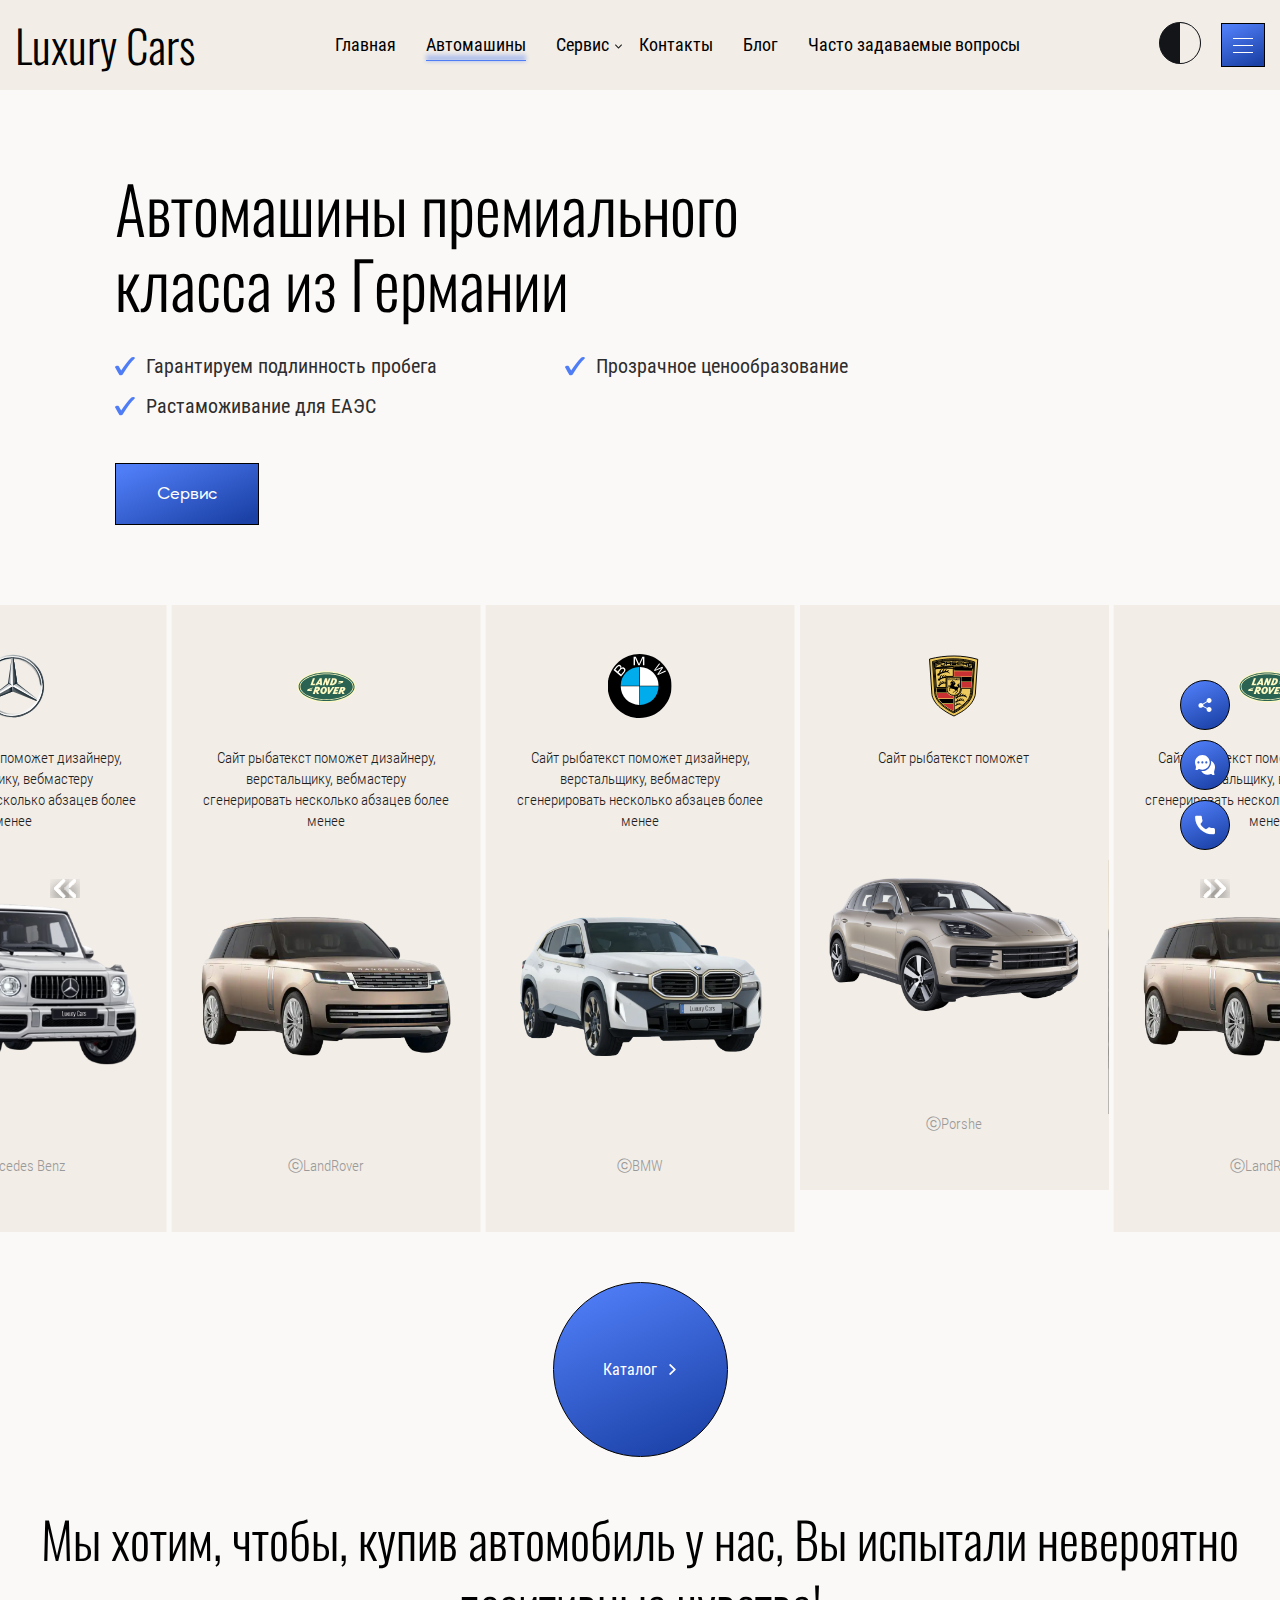
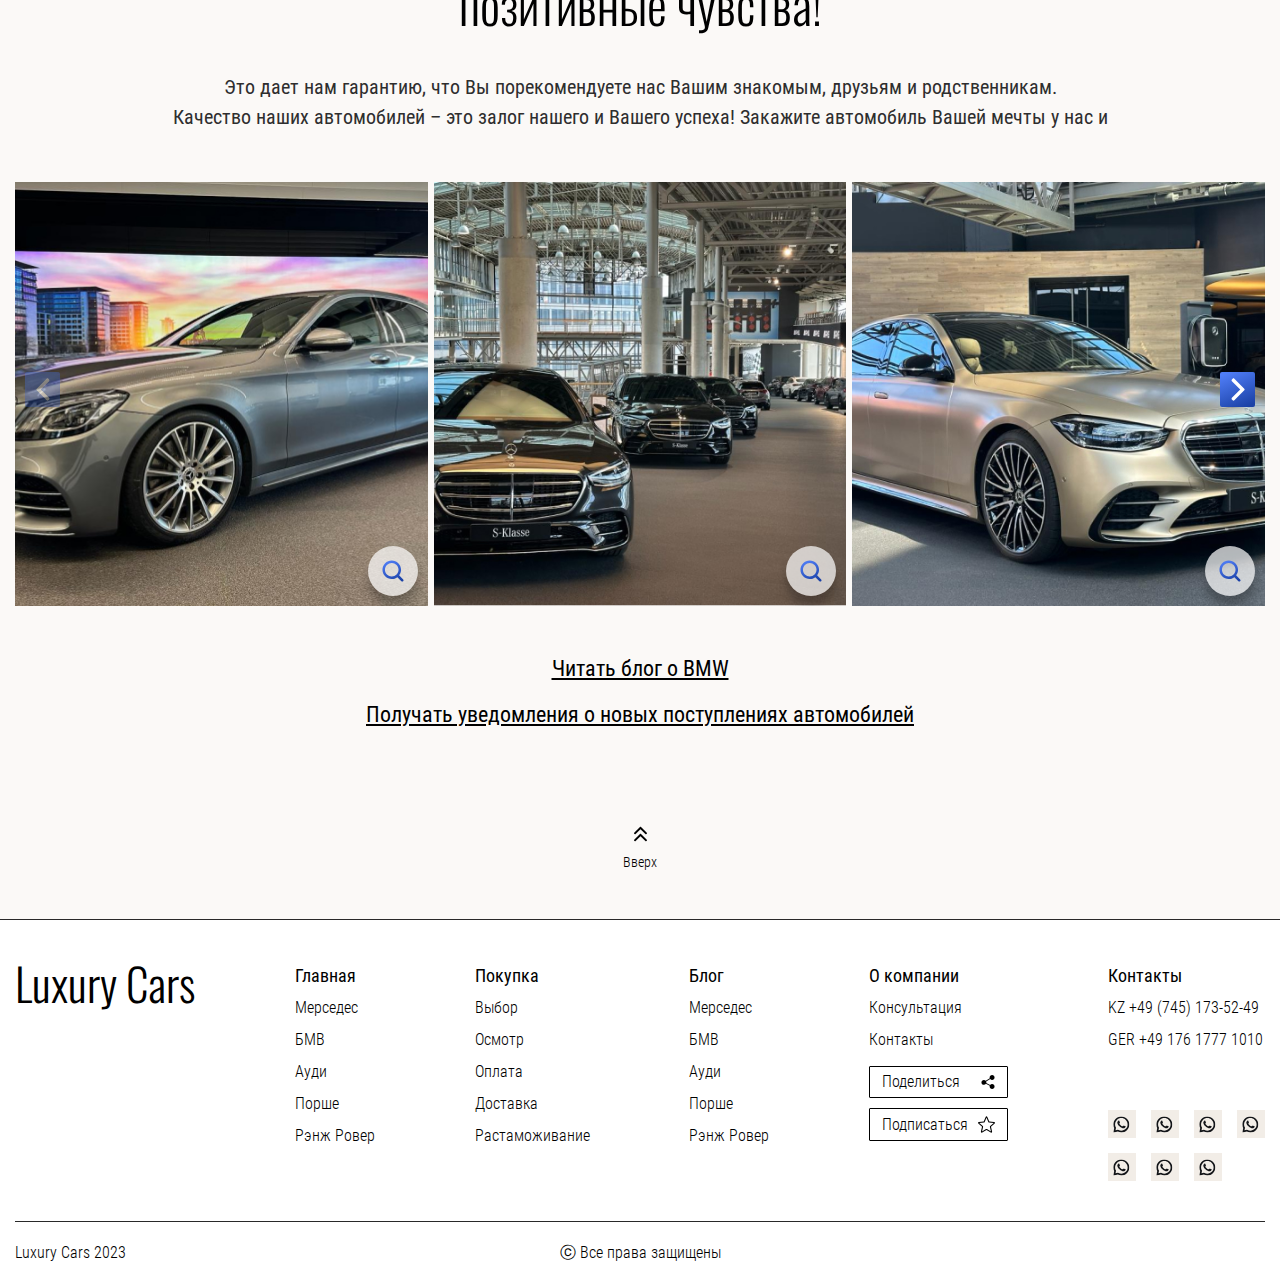
==== index.html @ 9cdddf36 "light theme" ====
<!DOCTYPE html>
<html lang="ru">

<head>
  <title>Luxury Cars</title>
  <meta charset="UTF-8">
  <meta name="viewport" content="width=device-width, initial-scale=1, maximum-scale=1">
  <meta name="description" content="Website">
  <meta name="keywords" content="Website">
  <link rel="stylesheet" href="https://cdn.jsdelivr.net/npm/swiper@8/swiper-bundle.min.css">
  <link rel="stylesheet" href="fonts/oswald/stylesheet.css">
  <link rel="stylesheet" href="fonts/roboto/stylesheet.css">
  <link rel="stylesheet" href="fonts/mazzard/stylesheet.css">
  <!-- ** STYLE ** -->
  <link rel="stylesheet" href="css/style.css">
</head>

<body>
  <!-- ** HEADER ** -->
  <header>
    <div class="wrapper">
      <div class="header"><a class="header__logo" href="index.html"><span>Luxury Cars</span></a>
        <nav class="header__menu">
          <ul>
            <li><a href="index.html">Главная</a>
            </li>
            <li class="li_active"><a href="catalog.html">Автомашины</a>
            </li>
            <li class="have-child"><a href="service.html">Сервис</a>
              <ul>
                <li><a href="service.html">Осмотр</a>
                </li>
                <li><a href="service.html">Оплата</a>
                </li>
                <li><a href="service.html">Доставка</a>
                </li>
                <li><a href="service.html">Покупка</a>
                </li>
                <li><a href="service.html">Оформление документов</a>
                </li>
                <li><a href="service.html">Растаможка</a>
                </li>
                <li><a href="service.html">Запчасти</a>
                </li>
                <li><a href="service.html">О компании</a>
                </li>
              </ul>
            </li>
            <li><a href="contacts.html">Контакты</a>
            </li>
            <li><a href="blog.html">Блог</a>
            </li>
            <li><a href="faq.html">Часто задаваемые вопросы</a>
            </li>
          </ul>
        </nav>
        <div class="header__switch theme theme-mob">
          <button class="theme__button">
            <img class="dark-switcher" src="img/dark-switcher.svg" alt="">
            <img class="light-switcher" src="img/light-switcher.svg" alt="">
          </button>
        </div>
        <div class="header__burger btn">
          <div class="line"></div>
          <div class="line"></div>
          <div class="line"></div>
        </div>
        <div class="header__rht">
          <div class="header__switch theme">
            <button class="theme__button">
              <img class="dark-switcher" src="img/dark-switcher.svg" alt="">
              <img class="light-switcher" src="img/light-switcher.svg" alt="">
            </button>
          </div>
          <div class="header__recall">
            <div class="recall__head">
              <div class="head__icon">
                <img src="img/icons/call.svg" alt="">
              </div>
              <div class="head__arr">
                <svg width="14" height="14" viewBox="0 0 14 14" fill="none" xmlns="http://www.w3.org/2000/svg">
                  <path d="M7.54628 10.8893L13.7763 4.65908C13.9206 4.51498 14 4.32263 14 4.11752C14 3.91242 13.9206 3.72006 13.7763 3.57597L13.3176 3.11716C13.0188 2.81861 12.533 2.81861 12.2345 3.11716L7.0029 8.34879L1.76547 3.11135C1.62126 2.96726 1.42901 2.88769 1.22402 2.88769C1.01881 2.88769 0.826563 2.96726 0.68224 3.11135L0.223658 3.57016C0.0794477 3.71437 9.09136e-07 3.90661 9.00171e-07 4.11172C8.91205e-07 4.31682 0.0794477 4.50918 0.223658 4.65327L6.45941 10.8893C6.60408 11.0337 6.79723 11.113 7.00256 11.1126C7.20869 11.113 7.40173 11.0337 7.54628 10.8893Z"
                  fill="white" />
                </svg>
              </div>
            </div>
            <div class="recall__body">
              <ul>
                <li><a href="#">DE +49 (67) 136-52-34</a>
                </li>
                <li><a href="#">KZ +7 (576) 576-14-65</a>
                </li>
              </ul>
            </div>
          </div>
        </div>
        <div class="header__mob">
          <div class="header__rht">
            <ul class="header__socials">
              <li>
                <a href="#">
                  <img src="img/icons/whatsapp.svg" alt="ico">
                </a>
              </li>
              <li>
                <a href="#">
                  <img src="img/icons/messenger.svg" alt="ico">
                </a>
              </li>
              <li>
                <a href="#">
                  <img src="img/icons/telegram.svg" alt="ico">
                </a>
              </li>
              <li>
                <a href="#">
                  <img src="img/icons/viber.svg" alt="ico">
                </a>
              </li>
            </ul>
            <ul class="header__calling">
              <li><a href="tel:+49671365234">DE +49 (67) 136-52-34</a>
              </li>
              <li><a href="tel:+75765761465">KZ +7 (576) 576-14-65</a>
              </li>
            </ul>
          </div>
          <nav class="header__menu">
            <ul>
              <li><a href="index.html">Главная</a>
              </li>
              <li><a href="catalog.html">Автомашины</a>
              </li>
              <li class="have-child"><a href="service.html">Сервис</a>
                <ul>
                  <li><a href="service.html">Осмотр</a>
                  </li>
                  <li><a href="service.html">Оплата</a>
                  </li>
                  <li><a href="service.html">Доставка</a>
                  </li>
                  <li><a href="service.html">Покупка</a>
                  </li>
                  <li><a href="service.html">Оформление документов</a>
                  </li>
                  <li><a href="service.html">Растаможка</a>
                  </li>
                  <li><a href="service.html">Запчасти</a>
                  </li>
                  <li><a href="service.html">О компании</a>
                  </li>
                </ul>
              </li>
              <li><a href="contacts.html">Контакты</a>
              </li>
              <li><a href="blog.html">Блог</a>
              </li>
              <li><a href="faq.html">Часто задаваемые вопросы</a>
              </li>
            </ul>
          </nav>
        </div>
      </div>
    </div>
  </header>
  <!-- ** HEADER ** -->
  <main>
    <section class="banner">
      <div class="wrapper">
        <div class="banner__text">
          <h1>Автомашины премиального класса из Германии</h1>
          <ul>
            <li>Гарантируем подлинность пробега</li>
            <li>Прозрачное ценообразование</li>
            <li>Растаможивание для ЕАЭС</li>
          </ul><a class="banner__more btn" href="catalog.html">Сервис</a>
        </div>
        <p>&nbsp;</p>
      </div>
    </section>
    <section class="slider">
      <div class="wrapper">
        <div class="slider__inner">
          <div class="swiper-button-prev">
            <img src="img/icons/arr-wh-slider-lft.svg" alt="Ico">
          </div>
          <div class="swiper-button-next">
            <img src="img/icons/arr-wh-slider-rht.svg" alt="Ico">
          </div>
          <div class="swiper-wrapper">
            <a class="swiper-slide" href="single.html">
              <div class="slide__mark">
                <img class="dark-photo" src="img/cars-marks/bmw-logo.svg" alt="">
                <img class="light-photo" src="img/cars-marks/bmw-light.svg" alt="">
              </div>
              <p>Сайт рыбатекст поможет дизайнеру, верстальщику, вебмастеру сгенерировать несколько абзацев более менее</p>
              <div class="slide__photo">
                <picture class="slide__image">
                  <img class="dark-photo" src="img/main/car-1-1.png" alt="">
                  <img class="light-photo" src="img/main/car-1-1-l.png" alt="">
                </picture>
                <picture class="slide__image_back">
                  <img class="dark-photo" src="img/main/car-1-2.png" alt="">
                  <img class="light-photo" src="img/main/car-1-2-l.png" alt="">
                </picture>
              </div>
              <p class="copyright">ⓒBMW</p>
            </a>
            <a class="swiper-slide" href="single.html">
              <div class="slide__mark">
                <img class="dark-photo" src="img/cars-marks/porsche.svg" alt="">
                <img class="light-photo" src="img/cars-marks/porsche-light.svg" alt="">
              </div>
              <p>Сайт рыбатекст поможет</p>
              <div class="slide__photo">
                <picture class="slide__image">
                  <img class="dark-photo" src="img/main/car-2-1.png" alt="">
                  <img class="light-photo" src="img/main/car-2-1-l.png" alt="">
                </picture>
                <picture class="slide__image_back">
                  <img class="dark-photo" src="img/main/car-2-2.png" alt="">
                  <img class="light-photo" src="img/main/car-2-2-l.png" alt="">
                </picture>
              </div>
              <p class="copyright">ⓒPorshe</p>
            </a>
            <a class="swiper-slide" href="single.html">
              <div class="slide__mark">
                <img class="dark-photo" src="img/cars-marks/range-rover.svg" alt="">
                <img class="light-photo" src="img/cars-marks/range-rover-light.svg" alt="">
              </div>
              <p>Сайт рыбатекст поможет дизайнеру, верстальщику, вебмастеру сгенерировать несколько абзацев более менее</p>
              <div class="slide__photo">
                <picture class="slide__image">
                  <img class="dark-photo" src="img/main/car-3-1.png" alt="">
                  <img class="light-photo" src="img/main/car-3-1-l.png" alt="">
                </picture>
                <picture class="slide__image_back">
                  <img class="dark-photo" src="img/main/car-3-2.png" alt="">
                  <img class="light-photo" src="img/main/car-3-2-l.png" alt="">
                </picture>
              </div>
              <p class="copyright">ⓒLandRover</p>
            </a>
            <a class="swiper-slide" href="single.html">
              <div class="slide__mark">
                <img class="dark-photo" src="img/cars-marks/audi.svg" alt="">
                <img class="light-photo" src="img/cars-marks/audi-light.png" alt="">
              </div>
              <p>Сайт рыбатекст поможет дизайнеру, верстальщику, вебмастеру сгенерировать несколько абзацев более менее</p>
              <div class="slide__photo">
                <picture class="slide__image">
                  <img class="dark-photo" src="img/main/car-4-1.png" alt="">
                  <img class="light-photo" src="img/main/car-4-1-l.png" alt="">
                </picture>
                <picture class="slide__image_back">
                  <img class="dark-photo" src="img/main/car-4-2.png" alt="">
                  <img class="light-photo" src="img/main/car-4-2-l.png" alt="">
                </picture>
              </div>
              <p class="copyright">ⓒAudi</p>
            </a>
            <a class="swiper-slide" href="single.html">
              <div class="slide__mark">
                <img class="dark-photo" src="img/cars-marks/mers.svg" alt="">
                <img class="light-photo" src="img/cars-marks/mers-light.svg" alt="">
              </div>
              <p>Сайт рыбатекст поможет дизайнеру, верстальщику, вебмастеру сгенерировать несколько абзацев более менее</p>
              <div class="slide__photo">
                <picture class="slide__image">
                  <img class="dark-photo" src="img/main/car-5-1.png" alt="">
                  <img class="light-photo" src="img/main/car-5-1-l.png" alt="">
                </picture>
                <picture class="slide__image_back">
                  <img class="dark-photo" src="img/main/car-5-2.png" alt="">
                  <img class="light-photo" src="img/main/car-5-2-l.png" alt="">
                </picture>
              </div>
              <p class="copyright">ⓒMercedes Benz</p>
            </a>
            <a class="swiper-slide" href="single.html">
              <div class="slide__mark">
                <img class="dark-photo" src="img/cars-marks/range-rover.svg" alt="">
                <img class="light-photo" src="img/cars-marks/range-rover-light.svg" alt="">
              </div>
              <p>Сайт рыбатекст поможет дизайнеру, верстальщику, вебмастеру сгенерировать несколько абзацев более менее</p>
              <div class="slide__photo">
                <picture class="slide__image">
                  <img class="dark-photo" src="img/main/car-3-1.png" alt="">
                  <img class="light-photo" src="img/main/car-3-1-l.png" alt="">
                </picture>
                <picture class="slide__image_back">
                  <img class="dark-photo" src="img/main/car-3-2.png" alt="">
                  <img class="light-photo" src="img/main/car-3-2-l.png" alt="">
                </picture>
              </div>
              <p class="copyright">ⓒLandRover</p>
            </a>
          </div>
        </div>
      </div>
    </section>
    <section class="banner__bottom"><a class="goto-catalog" href="catalog.html"><span>Каталог</span><img src="img/icons/arr-right-wh.svg" alt=""></a>
    </section>
    <section class="slider-photos">
      <div class="wrapper">
        <h2>Мы хотим, чтобы, купив автомобиль у нас, Вы испытали невероятно позитивные чувства!</h2>
        <p>Это дает нам гарантию, что Вы порекомендуете нас Вашим знакомым, друзьям и родственникам.
          <br>Качество наших автомобилей – это залог нашего и Вашего успеха! Закажите автомобиль Вашей мечты у нас и</p>
        <div class="slider-photos swiper">
          <div class="swiper-button-prev">
            <svg width="24" height="23" viewBox="0 0 24 23" fill="none" xmlns="http://www.w3.org/2000/svg">
              <path d="M5.72336 10.6306L15.635 0.719099C15.8643 0.489673 16.1703 0.363281 16.4966 0.363281C16.8229 0.363281 17.1289 0.489673 17.3581 0.719099L18.0881 1.44884C18.563 1.92435 18.563 2.69719 18.0881 3.17198L9.76502 11.495L18.0973 19.8273C18.3266 20.0567 18.4531 20.3626 18.4531 20.6887C18.4531 21.0152 18.3266 21.321 18.0973 21.5506L17.3674 22.2802C17.138 22.5096 16.8321 22.636 16.5058 22.636C16.1795 22.636 15.8735 22.5096 15.6442 22.2802L5.72336 12.3597C5.49358 12.1295 5.36737 11.8222 5.36809 11.4956C5.36737 11.1676 5.49358 10.8605 5.72336 10.6306Z"
              fill="white" />
            </svg>
          </div>
          <div class="swiper-button-next">
            <svg width="24" height="23" viewBox="0 0 24 23" fill="none" xmlns="http://www.w3.org/2000/svg">
              <path d="M18.2766 10.6306L8.36499 0.719099C8.13574 0.489673 7.82972 0.363281 7.50342 0.363281C7.17712 0.363281 6.8711 0.489673 6.64185 0.719099L5.91193 1.44884C5.43696 1.92435 5.43696 2.69719 5.91193 3.17198L14.235 11.495L5.90269 19.8273C5.67345 20.0567 5.54688 20.3626 5.54688 20.6887C5.54688 21.0152 5.67345 21.321 5.90269 21.5506L6.63262 22.2802C6.86204 22.5096 7.16788 22.636 7.49418 22.636C7.82049 22.636 8.12651 22.5096 8.35575 22.2802L18.2766 12.3597C18.5064 12.1295 18.6326 11.8222 18.6319 11.4956C18.6326 11.1676 18.5064 10.8605 18.2766 10.6306Z"
              fill="white" />
            </svg>
          </div>
          <div class="swiper-wrapper">
            <div class="swiper-slide">
              <div class="image">
                <img class="zoomable" src="img/main-photos/photo-slide-1.jpg" alt="">
              </div>
              <div class="button-lupa">
                <img src="img/icons/lupa.svg" alt="">
              </div>
            </div>
            <div class="swiper-slide">
              <div class="image">
                <img class="zoomable" src="img/main-photos/photo-slide-2.jpg" alt="">
              </div>
              <div class="button-lupa">
                <img src="img/icons/lupa.svg" alt="">
              </div>
            </div>
            <div class="swiper-slide">
              <div class="image">
                <img class="zoomable" src="img/main-photos/photo-slide-3.jpg" alt="">
              </div>
              <div class="button-lupa">
                <img src="img/icons/lupa.svg" alt="">
              </div>
            </div>
            <div class="swiper-slide">
              <div class="image">
                <img class="zoomable" src="img/main-photos/photo-slide-1.jpg" alt="">
              </div>
              <div class="button-lupa">
                <img src="img/icons/lupa.svg" alt="">
              </div>
            </div>
          </div>
        </div>
      </div>
    </section>
    <section class="banner__bottom"><a class="link" href="#">Читать блог о BMW</a><a class="link" href="#">Получать уведомления о новых поступлениях автомобилей</a>
    </section>
    <button class="block-to-up">
      <div class="arrs">
        <svg width="13" height="13" viewBox="0 0 13 13" fill="none" xmlns="http://www.w3.org/2000/svg">
          <path d="M5.99274 2.88834L0.207681 8.6735C0.0737717 8.80731 -5.82426e-08 8.98592 -4.99176e-08 9.17638C-4.15926e-08 9.36683 0.0737717 9.54545 0.207681 9.67925L0.633613 10.1053C0.911155 10.3825 1.36224 10.3825 1.63936 10.1053L6.4973 5.24734L11.3606 10.1107C11.4945 10.2445 11.6731 10.3184 11.8634 10.3184C12.054 10.3184 12.2325 10.2445 12.3665 10.1107L12.7923 9.68464C12.9262 9.55073 13 9.37222 13 9.18177C13 8.99131 12.9262 8.8127 12.7923 8.67889L7.00197 2.88834C6.86764 2.75422 6.68829 2.68055 6.49762 2.68097C6.30622 2.68055 6.12697 2.75422 5.99274 2.88834Z"
          fill="white"></path>
        </svg>
        <svg width="13" height="13" viewBox="0 0 13 13" fill="none" xmlns="http://www.w3.org/2000/svg">
          <path d="M5.99274 2.88834L0.207681 8.6735C0.0737717 8.80731 -5.82426e-08 8.98592 -4.99176e-08 9.17638C-4.15926e-08 9.36683 0.0737717 9.54545 0.207681 9.67925L0.633613 10.1053C0.911155 10.3825 1.36224 10.3825 1.63936 10.1053L6.4973 5.24734L11.3606 10.1107C11.4945 10.2445 11.6731 10.3184 11.8634 10.3184C12.054 10.3184 12.2325 10.2445 12.3665 10.1107L12.7923 9.68464C12.9262 9.55073 13 9.37222 13 9.18177C13 8.99131 12.9262 8.8127 12.7923 8.67889L7.00197 2.88834C6.86764 2.75422 6.68829 2.68055 6.49762 2.68097C6.30622 2.68055 6.12697 2.75422 5.99274 2.88834Z"
          fill="white"></path>
        </svg>
      </div><span>Вверх</span>
    </button>
  </main>
  <!-- ** FOOTER ** -->
  <!-- ** POPUP ** -->
  <div class="popup popup-form">
    <div class="popup__bgd"></div>
    <div class="popup__content">
      <button class="popup__close btn">
        <img src="img/icons/cross.svg" alt="">
      </button>
      <h2>Оставить заявку</h2>
      <p>Мы свяжемся с Вами в течении рабочего дня</p>
      <form>
        <input placeholder="Ваше имя">
        <textarea placeholder="Напишите ваше обращение"></textarea>
        <button class="btn" type="submit">Отправить</button>
      </form>
    </div>
  </div>
  <div class="popup" id="popup-email">
    <div class="popup__bgd"></div>
    <div class="popup__content">
      <button class="popup__close btn">
        <img src="img/icons/cross.svg" alt="">
      </button>
      <h2>Оставьте свою почту</h2>
      <form>
        <label><span>E-mail</span>
          <input type="email" placeholder="например, макс.obrazcov@ ">
        </label>
        <div class="checkbox">
          <input type="checkbox" checked id="chbxinp">
          <label for="chbxinp">Я согласен(-на) на <a href="#">обработку персональных данных</a>
          </label>
        </div>
        <button type="submit">Отправить</button>
      </form>
    </div>
  </div>
  <!-- ** POPUP ** -->
  <div class="banner__socials">
    <ul>
      <li>
        <button class="li__head">
          <svg width="14" height="14" viewBox="0 0 14 14" fill="none" xmlns="http://www.w3.org/2000/svg">
            <path d="M11.1016 9.07812C10.2911 9.07812 9.57685 9.47682 9.12825 10.0831L5.24973 8.09714C5.31412 7.87765 5.35938 7.65018 5.35938 7.41016C5.35938 7.0846 5.29263 6.7751 5.17732 6.49042L9.23636 4.04786C9.68808 4.578 10.352 4.92188 11.1016 4.92188C12.4586 4.92188 13.5625 3.81798 13.5625 2.46094C13.5625 1.10389 12.4586 0 11.1016 0C9.74452 0 8.64062 1.10389 8.64062 2.46094C8.64062 2.77367 8.70502 3.07032 8.81185 3.34573L4.74072 5.79545C4.28939 5.28106 3.635 4.94922 2.89844 4.94922C1.54139 4.94922 0.4375 6.05311 0.4375 7.41016C0.4375 8.7672 1.54139 9.87109 2.89844 9.87109C3.7223 9.87109 4.44858 9.46069 4.89549 8.83734L8.76124 10.8169C8.69004 11.0467 8.64062 11.2861 8.64062 11.5391C8.64062 12.8961 9.74452 14 11.1016 14C12.4586 14 13.5625 12.8961 13.5625 11.5391C13.5625 10.182 12.4586 9.07812 11.1016 9.07812Z"
            fill="white" />
          </svg>
        </button>
        <div class="li__body">
          <ul class="ul__socials">
            <li>
              <a href="#">
                <img src="img/icons/messenger.svg" alt="">
              </a>
            </li>
            <li>
              <a href="#">
                <img src="img/icons/viber.svg" alt="">
              </a>
            </li>
            <li>
              <a href="#">
                <img src="img/icons/telegram.svg" alt="">
              </a>
            </li>
            <li>
              <a href="#">
                <img src="img/icons/whatsapp.svg" alt="">
              </a>
            </li>
          </ul>
        </div>
      </li>
      <li>
        <button class="li__head">
          <img src="img/icons/chat-white.svg" alt="">
        </button>
        <div class="li__body">
          <ul class="ul__socials">
            <li>
              <a href="#">
                <img src="img/icons/facebook-bd.svg" alt="">
              </a>
            </li>
            <li>
              <a href="#">
                <img src="img/icons/instagram-bd.svg" alt="">
              </a>
            </li>
          </ul>
        </div>
      </li>
      <li>
        <button class="li__head">
          <img src="img/icons/call.svg" alt="">
        </button>
        <div class="li__body">
          <ul>
            <li><a href="tel:+49671365234">DE +49 (67) 136-52-34</a>
            </li>
            <li><a href="tel:+75765761465">KZ +7 (576) 576-14-65</a>
            </li>
          </ul>
        </div>
      </li>
    </ul>
  </div>
  <footer class="footer">
    <div class="wrapper">
      <div class="footer__top"><a class="footer__logo" href="index.html"><span>Luxury Cars</span></a>
        <div class="footer__block">
          <h4>Главная</h4>
          <ul>
            <li><a href="single.html">Мерседес</a>
            </li>
            <li><a href="single.html">БМВ</a>
            </li>
            <li><a href="single.html">Ауди</a>
            </li>
            <li><a href="single.html">Порше</a>
            </li>
            <li><a href="single.html">Рэнж Ровер</a>
            </li>
          </ul>
        </div>
        <div class="footer__block">
          <h4>Покупка</h4>
          <ul>
            <li><a href="service.html">Выбор</a>
            </li>
            <li><a href="service.html">Осмотр</a>
            </li>
            <li><a href="service.html">Оплата</a>
            </li>
            <li><a href="service.html">Доставка</a>
            </li>
            <li><a href="service.html">Растаможивание</a>
            </li>
          </ul>
        </div>
        <div class="footer__block">
          <h4>Блог</h4>
          <ul>
            <li><a href="single.html">Мерседес</a>
            </li>
            <li><a href="single.html">БМВ</a>
            </li>
            <li><a href="single.html">Ауди</a>
            </li>
            <li><a href="single.html">Порше</a>
            </li>
            <li><a href="single.html">Рэнж Ровер</a>
            </li>
          </ul>
        </div>
        <div class="footer__block">
          <h4>О компании</h4>
          <ul>
            <li><a href="faq.html">Консультация</a>
            </li>
            <li><a href="contacts.html">Контакты</a>
            </li>
          </ul>
          <div class="footer__share">
            <button class="share__head"><span>Поделиться</span>
              <svg width="14" height="14" viewBox="0 0 14 14" fill="none" xmlns="http://www.w3.org/2000/svg">
                <path d="M11.1016 9.07812C10.2911 9.07812 9.57685 9.47682 9.12825 10.0831L5.24973 8.09714C5.31412 7.87765 5.35938 7.65018 5.35938 7.41016C5.35938 7.0846 5.29263 6.7751 5.17732 6.49042L9.23636 4.04786C9.68808 4.578 10.352 4.92188 11.1016 4.92188C12.4586 4.92188 13.5625 3.81798 13.5625 2.46094C13.5625 1.10389 12.4586 0 11.1016 0C9.74452 0 8.64062 1.10389 8.64062 2.46094C8.64062 2.77367 8.70502 3.07032 8.81185 3.34573L4.74072 5.79545C4.28939 5.28106 3.635 4.94922 2.89844 4.94922C1.54139 4.94922 0.4375 6.05311 0.4375 7.41016C0.4375 8.7672 1.54139 9.87109 2.89844 9.87109C3.7223 9.87109 4.44858 9.46069 4.89549 8.83734L8.76124 10.8169C8.69004 11.0467 8.64062 11.2861 8.64062 11.5391C8.64062 12.8961 9.74452 14 11.1016 14C12.4586 14 13.5625 12.8961 13.5625 11.5391C13.5625 10.182 12.4586 9.07812 11.1016 9.07812Z"
                fill="white" />
              </svg>
            </button>
            <div class="share__body">
              <ul>
                <li>
                  <a href="#">
                    <img src="img/icons/facebook-bd.svg" alt="">
                  </a>
                </li>
                <li>
                  <a href="#">
                    <img src="img/icons/instagram-bd.svg" alt="">
                  </a>
                </li>
              </ul>
            </div>
          </div>
          <div class="footer__share">
            <button class="share__head open-popup" data-popup="popup-email"><span>Подписаться</span>
              <svg width="17" height="17" viewBox="0 0 17 17" fill="none" xmlns="http://www.w3.org/2000/svg">
                <path d="M3.80496 16.6562C3.61871 16.6562 3.43375 16.5981 3.2759 16.484C2.98187 16.2709 2.84451 15.9046 2.92454 15.5512L4.01819 10.7336L0.309205 7.4809C0.0365693 7.2429 -0.0675823 6.86598 0.0443515 6.5211C0.156285 6.17687 0.460828 5.93316 0.821402 5.89982L5.72885 5.45429L7.66907 0.913779C7.81214 0.580183 8.13795 0.364746 8.49995 0.364746C8.86195 0.364746 9.18777 0.580183 9.33083 0.913001L11.2711 5.45429L16.1777 5.89982C16.5391 5.93238 16.8436 6.17687 16.9556 6.5211C17.0675 6.86533 16.964 7.2429 16.6913 7.4809L12.9824 10.7329L14.076 15.5504C14.1562 15.9046 14.0187 16.2709 13.7248 16.4833C13.4315 16.6958 13.0405 16.7121 12.7316 16.5265L8.49995 13.9977L4.26826 16.528C4.1252 16.6129 3.96579 16.6562 3.80496 16.6562ZM8.49995 12.9083C8.66078 12.9083 8.82006 12.9515 8.96325 13.0365L12.9569 15.4251L11.9248 10.8781C11.8511 10.5545 11.9609 10.2166 12.211 9.99766L15.7131 6.92629L11.0797 6.50554C10.7461 6.47506 10.4592 6.26533 10.3289 5.95793L8.49995 1.67306L6.6688 5.95858C6.53988 6.2639 6.25298 6.47363 5.92016 6.50411L1.28613 6.92487L4.78811 9.99624C5.03896 10.2158 5.14868 10.5531 5.07437 10.8774L4.04297 15.4243L8.03665 13.0365C8.17972 12.9515 8.33912 12.9083 8.49995 12.9083ZM5.69136 5.5421C5.69136 5.5421 5.69136 5.54288 5.69058 5.54353L5.69136 5.5421ZM11.3071 5.54003L11.3079 5.54145C11.3079 5.54068 11.3079 5.54068 11.3071 5.54003Z"
                fill="#B3BBCB" />
              </svg>
            </button>
          </div>
        </div>
        <div class="footer__block">
          <h4>Контакты</h4>
          <ul>
            <li><a href="tel:+497451735249">KZ +49 (745) 173-52-49</a>
            </li>
            <li><a href="tel:+497451735249">GER +49 176 1777 1010</a>
            </li>
          </ul>
          <div class="block__socials">
            <ul>
              <li>
                <a href="#">
                  <img src="img/icons/socials/whatsapp.svg" alt="">
                </a>
              </li>
              <li>
                <a href="#">
                  <img src="img/icons/socials/whatsapp.svg" alt="">
                </a>
              </li>
              <li>
                <a href="#">
                  <img src="img/icons/socials/whatsapp.svg" alt="">
                </a>
              </li>
              <li>
                <a href="#">
                  <img src="img/icons/socials/whatsapp.svg" alt="">
                </a>
              </li>
              <li>
                <a href="#">
                  <img src="img/icons/socials/whatsapp.svg" alt="">
                </a>
              </li>
              <li>
                <a href="#">
                  <img src="img/icons/socials/whatsapp.svg" alt="">
                </a>
              </li>
              <li>
                <a href="#">
                  <img src="img/icons/socials/whatsapp.svg" alt="">
                </a>
              </li>
            </ul>
          </div>
        </div>
        <div class="footer__mob">
          <div class="footer__share">
            <button class="share__head share__head_open">
              <img src="img/icons/share.svg" alt=""><span>Поделиться</span>
            </button>
            <div class="share__body">
              <ul>
                <li>
                  <a href="#">
                    <img src="img/icons/facebook-bd.svg" alt="">
                  </a>
                </li>
                <li>
                  <a href="#">
                    <img src="img/icons/instagram-bd.svg" alt="">
                  </a>
                </li>
              </ul>
            </div>
          </div>
          <div class="footer__share">
            <button class="share__head open-popup" data-popup="popup-email">
              <svg width="17" height="17" viewBox="0 0 17 17" fill="none" xmlns="http://www.w3.org/2000/svg">
                <path d="M3.80496 16.6562C3.61871 16.6562 3.43375 16.5981 3.2759 16.484C2.98187 16.2709 2.84451 15.9046 2.92454 15.5512L4.01819 10.7336L0.309205 7.4809C0.0365693 7.2429 -0.0675823 6.86598 0.0443515 6.5211C0.156285 6.17687 0.460828 5.93316 0.821402 5.89982L5.72885 5.45429L7.66907 0.913779C7.81214 0.580183 8.13795 0.364746 8.49995 0.364746C8.86195 0.364746 9.18777 0.580183 9.33083 0.913001L11.2711 5.45429L16.1777 5.89982C16.5391 5.93238 16.8436 6.17687 16.9556 6.5211C17.0675 6.86533 16.964 7.2429 16.6913 7.4809L12.9824 10.7329L14.076 15.5504C14.1562 15.9046 14.0187 16.2709 13.7248 16.4833C13.4315 16.6958 13.0405 16.7121 12.7316 16.5265L8.49995 13.9977L4.26826 16.528C4.1252 16.6129 3.96579 16.6562 3.80496 16.6562ZM8.49995 12.9083C8.66078 12.9083 8.82006 12.9515 8.96325 13.0365L12.9569 15.4251L11.9248 10.8781C11.8511 10.5545 11.9609 10.2166 12.211 9.99766L15.7131 6.92629L11.0797 6.50554C10.7461 6.47506 10.4592 6.26533 10.3289 5.95793L8.49995 1.67306L6.6688 5.95858C6.53988 6.2639 6.25298 6.47363 5.92016 6.50411L1.28613 6.92487L4.78811 9.99624C5.03896 10.2158 5.14868 10.5531 5.07437 10.8774L4.04297 15.4243L8.03665 13.0365C8.17972 12.9515 8.33912 12.9083 8.49995 12.9083ZM5.69136 5.5421C5.69136 5.5421 5.69136 5.54288 5.69058 5.54353L5.69136 5.5421ZM11.3071 5.54003L11.3079 5.54145C11.3079 5.54068 11.3079 5.54068 11.3071 5.54003Z"
                fill="#B3BBCB" />
              </svg><span>Подписаться</span>
            </button>
          </div>
          <div class="block__socials">
            <ul>
              <li>
                <a href="#">
                  <img src="img/icons/socials/whatsapp.svg" alt="">
                </a>
              </li>
              <li>
                <a href="#">
                  <img src="img/icons/socials/whatsapp.svg" alt="">
                </a>
              </li>
              <li>
                <a href="#">
                  <img src="img/icons/socials/whatsapp.svg" alt="">
                </a>
              </li>
              <li>
                <a href="#">
                  <img src="img/icons/socials/whatsapp.svg" alt="">
                </a>
              </li>
              <li>
                <a href="#">
                  <img src="img/icons/socials/whatsapp.svg" alt="">
                </a>
              </li>
              <li>
                <a href="#">
                  <img src="img/icons/socials/whatsapp.svg" alt="">
                </a>
              </li>
              <li>
                <a href="#">
                  <img src="img/icons/socials/whatsapp.svg" alt="">
                </a>
              </li>
            </ul>
          </div>
        </div>
      </div>
      <div class="footer__bottom">
        <p>Luxury Cars 2023</p>
        <p class="copyright">ⓒ Все права защищены</p>
      </div>
    </div>
  </footer>
  <!-- ** FOOTER ** -->
  <!-- swiper JS -->
  <script src="https://cdn.jsdelivr.net/npm/swiper@8/swiper-bundle.min.js"></script>
  <!-- zoom JS -->
  <script src="js/zoom.min.js"></script>
  <!-- main JS -->
  <script src="js/app.min.js"></script>
</body>

</html>
---- fonts/oswald/stylesheet.css ----
@font-face {
    font-family: 'Oswald';
    src: url('Oswald-Medium.woff') format('woff');
    font-weight: 500;
    font-style: normal;
    font-display: swap;
}

@font-face {
    font-family: 'Oswald';
    src: url('Oswald-Bold.woff') format('woff');
    font-weight: bold;
    font-style: normal;
    font-display: swap;
}

@font-face {
    font-family: 'Oswald';
    src: url('Oswald-Regular.woff') format('woff');
    font-weight: normal;
    font-style: normal;
    font-display: swap;
}

@font-face {
    font-family: 'Oswald';
    src: url('Oswald-SemiBold.woff') format('woff');
    font-weight: 600;
    font-style: normal;
    font-display: swap;
}

@font-face {
    font-family: 'Oswald';
    src: url('Oswald-ExtraLight.woff') format('woff');
    font-weight: 200;
    font-style: normal;
    font-display: swap;
}

@font-face {
    font-family: 'Oswald';
    src: url('Oswald-Light.woff') format('woff');
    font-weight: 300;
    font-style: normal;
    font-display: swap;
}
---- fonts/roboto/stylesheet.css ----
@font-face {
    font-family: 'Roboto Condensed';
    src: url('RobotoCondensed-Bold.woff') format('woff');
    font-weight: bold;
    font-style: normal;
    font-display: swap;
}

@font-face {
    font-family: 'Roboto Condensed';
    src: url('RobotoCondensed-Italic.woff') format('woff');
    font-weight: normal;
    font-style: italic;
    font-display: swap;
}

@font-face {
    font-family: 'Roboto Condensed';
    src: url('RobotoCondensed-BoldItalic.woff') format('woff');
    font-weight: bold;
    font-style: italic;
    font-display: swap;
}

@font-face {
    font-family: 'Roboto Condensed';
    src: url('RobotoCondensed-Light.woff') format('woff');
    font-weight: 300;
    font-style: normal;
    font-display: swap;
}

@font-face {
    font-family: 'Roboto Condensed';
    src: url('RobotoCondensed-Regular.woff') format('woff');
    font-weight: normal;
    font-style: normal;
    font-display: swap;
}

@font-face {
    font-family: 'Roboto Condensed';
    src: url('RobotoCondensed-LightItalic.woff') format('woff');
    font-weight: 300;
    font-style: italic;
    font-display: swap;
}
---- fonts/mazzard/stylesheet.css ----
@font-face {
    font-family: 'Mazzard';
    src: url('MazzardM-Medium.woff') format('woff');
    font-weight: 500;
    font-style: normal;
    font-display: swap;
}

@font-face {
    font-family: 'Mazzard';
    src: url('MazzardM-Light.woff') format('woff');
    font-weight: 300;
    font-style: normal;
    font-display: swap;
}

@font-face {
    font-family: 'Mazzard';
    src: url('MazzardM-Thin.woff') format('woff');
    font-weight: 100;
    font-style: normal;
    font-display: swap;
}

@font-face {
    font-family: 'Mazzard';
    src: url('MazzardM-ExtraLight.woff') format('woff');
    font-weight: 200;
    font-style: normal;
    font-display: swap;
}

@font-face {
    font-family: 'Mazzard';
    src: url('MazzardM-Bold.woff') format('woff');
    font-weight: bold;
    font-style: normal;
    font-display: swap;
}

@font-face {
    font-family: 'Mazzard';
    src: url('MazzardM-Regular.woff') format('woff');
    font-weight: normal;
    font-style: normal;
    font-display: swap;
}

@font-face {
    font-family: 'Mazzard';
    src: url('MazzardM-SemiBold.woff') format('woff');
    font-weight: 600;
    font-style: normal;
    font-display: swap;
}

@font-face {
    font-family: 'Mazzard';
    src: url('MazzardM-ExtraBold.woff') format('woff');
    font-weight: 800;
    font-style: normal;
    font-display: swap;
}

@font-face {
    font-family: 'Mazzard';
    src: url('MazzardM-Black.woff') format('woff');
    font-weight: 900;
    font-style: normal;
    font-display: swap;
}
---- css/style.css ----
@charset "UTF-8";
html {
  line-height: 1.15;
  -webkit-text-size-adjust: 100%
}
body {
  margin: 0
}
main {
  display: block
}
h1 {
  font-size: 2em;
  margin: .67em 0
}
hr {
  -webkit-box-sizing: content-box;
  box-sizing: content-box;
  height: 0;
  overflow: visible
}
pre {
  font-family: monospace,monospace;
  font-size: 1em
}
a {
  background-color: transparent
}
abbr[title] {
  border-bottom: none;
  text-decoration: underline;
  -webkit-text-decoration: underline dotted;
  text-decoration: underline dotted
}
b,
strong {
  font-weight: bolder
}
code,
kbd,
samp {
  font-family: monospace,monospace;
  font-size: 1em
}
small {
  font-size: 80%
}
sub,
sup {
  font-size: 75%;
  line-height: 0;
  position: relative;
  vertical-align: baseline
}
sub {
  bottom: -.25em
}
sup {
  top: -.5em
}
img {
  border-style: none
}
button,
input,
optgroup,
select,
textarea {
  font-family: inherit;
  font-size: 100%;
  line-height: 1.15;
  margin: 0
}
button,
input {
  overflow: visible
}
button,
select {
  text-transform: none
}
[type=button],
[type=reset],
[type=submit],
button {
  -webkit-appearance: button
}
[type=button]::-moz-focus-inner,
[type=reset]::-moz-focus-inner,
[type=submit]::-moz-focus-inner,
button::-moz-focus-inner {
  border-style: none;
  padding: 0
}
[type=button]:-moz-focusring,
[type=reset]:-moz-focusring,
[type=submit]:-moz-focusring,
button:-moz-focusring {
  outline: 0.0625rem dotted ButtonText
}
fieldset {
  padding: .35em .75em .625em
}
legend {
  -webkit-box-sizing: border-box;
  box-sizing: border-box;
  color: inherit;
  display: table;
  max-width: 100%;
  padding: 0;
  white-space: normal
}
progress {
  vertical-align: baseline
}
textarea {
  overflow: auto
}
[type=checkbox],
[type=radio] {
  -webkit-box-sizing: border-box;
  box-sizing: border-box;
  padding: 0
}
[type=number]::-webkit-inner-spin-button,
[type=number]::-webkit-outer-spin-button {
  height: auto
}
[type=search] {
  -webkit-appearance: textfield;
  outline-offset: -2px
}
[type=search]::-webkit-search-decoration {
  -webkit-appearance: none
}
::-webkit-file-upload-button {
  -webkit-appearance: button;
  font: inherit
}
details {
  display: block
}
summary {
  display: list-item
}
template {
  display: none
}
[hidden] {
  display: none
}
table,
table tbody,
table tfoot,
table tfoot tr tf,
table thead,
table tr,
table tr th,
tr td {
  margin: 0;
  padding: 0;
  background: 0 0;
  border: none;
  border-collapse: collapse;
  border-spacing: 0;
  background-image: none
}
h1,
h2,
h3,
h4,
h5,
h6 {
  margin: 0
}
ul {
  list-style-type: none
}
a {
  text-decoration: none
}
button {
  background: 0 0;
  border: none;
  outline: 0;
  cursor: pointer
}
:root {
  --wrapper: 112.5rem;
  --mini-wrapper: 93.75rem;
  --body-bgd: #131519;
  --c-000: #131519;
  --c-fff: #fff;
  --с-F2F2F2: #F2F2F2;
  --c-D7D7D7: #D7D7D7;
  --c-262626: #262626;
  --c-e8e8e8: #e8e8e8;
  --c-dcdcdc: #dcdcdc;
  --c-afafaf: #AFAFAF;
  --c-121418: #121418;
  --c-181818: #181818;
  --c-dbdbdb: #dbdbdb;
  --c-cccccc: #cccccc;
  --c-c4c4c4: #c4c4c4;
  --line-on-services: #333333;
  --line-on-services-title: #ffffff;
  --header-arr-down-recall: #FFFFFF;
  --header-mob-menu-bgd: #131519;
  --header-mob-menu-shadow: 0rem 0.25rem 0.625rem #000000;
  --header-menu-arr-down: url("../img/icons/arr-down-wh.svg") no-repeat;
  --header-bgd: #131519;
  --header-bgd-scroll: #000;
  --header-bgd-scroll-shadow: 0rem 0.625rem 0.625rem #000000;
  --button-bgd: linear-gradient(180deg, #0F0F0F -22.5%, #4F7DF6 133.36%, #4F7DF6 292.5%);
  --button-bgd-radial: radial-gradient(62.39% 62.39% at 50% 50%, #030B21 0%, #04102D 2.6%, #04102D 7.29%, #04102D 18.23%, #0B1C4A 30.21%, #0A1D4F 34.9%, #203A7D 50.52%, #2E4B97 62.5%, #3252A7 70.83%, #5382FF 88.54%, #5181FF 95.83%);
  --main-slider-card-bgd: linear-gradient(180deg, #0F1115 0%, #181A20 54.54%, #0F1115 102.67%);
  --filter-button-active: #000;
  --filter-button: linear-gradient(180deg, #0F0F0F -22.5%, #4F7DF6 386.67%);
  --catalog-card: #16191F;
  --lines-on-faq: rgba(255, 255, 255, 0.5);
  --footer-bgd: transparent;
  --social-footer-bgd: #FFFFFF;
  --form-checkbox: #121418 url("../img/icons/check.svg") no-repeat;
  --display-dark-none-f: none;
  --display-dark-none: none;
  --display-dark-block: block;
  --display-dark-flex: flex;
  --singe-mini-info-bgd: #131519;
  --single-mini-info-car-shadow: 0rem 0.625rem 0.625rem #000000;
  --pagination-nums-bgd: transparent;
  --pagination-arr-bgd: transparent;
  --pagination-arr-shadow: 0 0.125rem 0.25rem 0rem #4274FA;
  --pagination-arr-border-color: #fff;
  --pagination-active-num-color: #fff;
  --brightness-1: brightness(1)
}
:root[theme=light] {
  --body-bgd: #FBF9F7;
  --c-000: #fff;
  --c-fff: #000;
  --с-F2F2F2: #2E2E2E;
  --c-D7D7D7: #1D1D1D;
  --c-262626: #F2EDE7;
  --c-e8e8e8: #2E2E2E;
  --c-dcdcdc: #1D1D1D;
  --c-afafaf: #838383;
  --c-121418: #FBF9F7;
  --c-181818: #F2EDE7;
  --c-dbdbdb: #2E2E2E;
  --c-cccccc: #2e2e2e;
  --c-c4c4c4: #838383;
  --line-on-services: #F2EDE7;
  --line-on-services-title: #C0AD96;
  --header-arr-down-recall: #4F7DF6;
  --header-mob-menu-bgd: #F2EDE7;
  --header-mob-menu-shadow: 0rem 0.625rem 0.625rem #DECCBB;
  --header-menu-arr-down: url("../img/icons/arr-down-dark.svg") no-repeat;
  --header-bgd: #F2EDE7;
  --header-bgd-scroll: #F2EDE7;
  --header-bgd-scroll-shadow: none;
  --button-bgd: linear-gradient(155.87deg, #4F7DF6 8.49%, #1B41A6 92.59%);
  --button-bgd-radial: linear-gradient(155.87deg, #4F7DF6 8.49%, #1B41A6 92.59%);
  --main-slider-card-bgd: #F2EDE7;
  --filter-button-active: #F2EDE7;
  --filter-button: #F2EDE7;
  --catalog-card: #F2EDE7;
  --lines-on-faq: rgba(0, 0, 0, 0.5);
  --footer-bgd: #fff;
  --social-footer-bgd: #F2EDE7;
  --form-checkbox: #FBF9F7 url("../img/icons/check-blue-form.svg") no-repeat;
  --display-dark-none-f: flex;
  --display-dark-none: block;
  --display-dark-block: none;
  --display-dark-flex: none;
  --single-mini-info-bgd: #F2EDE7;
  --single-mini-info-car-shadow: 0rem 0.625rem 1.5625rem rgba(112, 112, 112, 0.4);
  --pagination-nums-bgd: #F2EDE7;
  --pagination-arr-bgd: #4F7DF6;
  --pagination-arr-shadow: none;
  --pagination-arr-border-color: #4274FA;
  --pagination-active-num-color: #fff;
  --brightness-1: brightness(0)
}
* {
  margin: 0;
  padding: 0;
  -webkit-box-sizing: border-box;
  box-sizing: border-box;
  font-family: "Roboto Condensed",sans-serif
}
.wrapper {
  max-width: calc(var(--wrapper) + 1.875rem);
  margin: 0 auto;
  width: 100%;
  padding-left: 0.9375rem;
  padding-right: 0.9375rem
}
.wrapper_mini {
  max-width: calc(var(--mini-wrapper) + 1.875rem)
}
body {
  background: var(--body-bgd)
}
body.white-theme {
  background: #fbf9f7
}
body.header_scroll {
  padding-top: 6.25rem
}
body.header_scroll header {
  position: fixed;
  top: 0;
  left: 0;
  width: 100%;
  background: var(--header-bgd-scroll);
  -webkit-box-shadow: var(--header-bgd-scroll-shadow);
  box-shadow: var(--header-bgd-scroll-shadow);
  z-index: 30;
  border: 0.0625rem solid var(--c-fff)
}
html {
  scroll-behavior: smooth
}
main {
  overflow: hidden
}
img {
  display: block
}
a,
button,
h1,
h2,
h3,
h4,
h5,
input,
p,
span {
  color: var(--c-fff)
}
.btn {
  font-family: Mazzard;
  background: var(--button-bgd);
  font-weight: 400;
  font-size: 1.125rem;
  line-height: 1.125rem;
  border: 0.0625rem solid var(--c-fff);
  padding: 1.3125rem 2.5625rem;
  color: #fff;
  display: block
}
.btn:hover {
  background: #4f7df6
}
.btn:active {
  -webkit-box-shadow: 0 0.5rem 2.1875rem rgba(74,119,238,.75);
  box-shadow: 0 0.5rem 2.1875rem rgba(74,119,238,.75)
}
@media screen and (max-width:36em){
  .btn {
    padding: 1rem 2.125rem;
    font-size: 1rem;
    line-height: 1.125rem
  }
}
.block-to-up {
  display: -webkit-box;
  display: -ms-flexbox;
  display: flex;
  -webkit-box-orient: vertical;
  -webkit-box-direction: normal;
  -ms-flex-direction: column;
  flex-direction: column;
  -webkit-box-align: center;
  -ms-flex-align: center;
  align-items: center;
  margin: 6.25rem auto 3.125rem
}
.block-to-up path {
  fill: var(--c-fff)
}
.block-to-up:hover span {
  color: #4f7df6
}
.block-to-up:hover path {
  fill: #4f7df6
}
.block-to-up .arrs {
  display: -webkit-box;
  display: -ms-flexbox;
  display: flex;
  -webkit-box-orient: vertical;
  -webkit-box-direction: normal;
  -ms-flex-direction: column;
  flex-direction: column
}
.block-to-up .arrs img,
.block-to-up .arrs svg {
  display: block;
  text-align: center;
  margin: -3px 0
}
.block-to-up span {
  font-weight: 300;
  font-size: 0.875rem;
  line-height: 0.875rem;
  text-align: center;
  color: var(--c-fff);
  display: block;
  margin-top: 0.875rem
}
@media screen and (max-width:64em){
  .block-to-up {
    margin-top: 1.875rem
  }
}
@media screen and (max-width:36em){
  .block-to-up {
    margin-bottom: 1.875rem
  }
}
.breadcrumbs {
  margin-bottom: 2.5rem;
  margin-top: 0.9375rem
}
.breadcrumbs ul {
  display: -webkit-box;
  display: -ms-flexbox;
  display: flex;
  -webkit-box-align: center;
  -ms-flex-align: center;
  align-items: center
}
.breadcrumbs a,
.breadcrumbs span {
  font-weight: 300;
  font-size: 0.75rem;
  line-height: 0.875rem;
  color: var(--c-fff)
}
.breadcrumbs a:hover {
  color: #4f7df6
}
.breadcrumbs a:after {
  content: "";
  border-right: 0.0625rem solid #262626;
  padding-right: 0.6875rem;
  margin-right: 0.6875rem
}
@media screen and (max-width:36em){
  .breadcrumbs {
    margin-top: 0.5625rem;
    margin-bottom: 1.25rem
  }
}
header {
  padding: 1.25rem 0;
  -webkit-transition: all .3s ease;
  -o-transition: all .3s ease;
  transition: all .3s ease;
  top: -100px;
  background: var(--header-bgd)
}
@media screen and (max-width:36em){
  header {
    padding: 0
  }
}
.header {
  display: -webkit-box;
  display: -ms-flexbox;
  display: flex;
  -webkit-box-align: center;
  -ms-flex-align: center;
  align-items: center;
  -webkit-box-pack: justify;
  -ms-flex-pack: justify;
  justify-content: space-between
}
.header .theme-mob {
  display: none
}
.header .theme__button {
  -webkit-transition: all .3s ease;
  -o-transition: all .3s ease;
  transition: all .3s ease
}
.header .theme__button.theme-light {
  -webkit-transform: scaleX(-1);
  -ms-transform: scaleX(-1);
  transform: scaleX(-1)
}
.header .theme__button .dark-switcher {
  display: var(--display-dark-block)
}
.header .theme__button .light-switcher {
  display: var(--display-dark-none)
}
.header__burger {
  padding: 0;
  width: 2.75rem;
  height: 2.75rem;
  display: -webkit-box;
  display: -ms-flexbox;
  display: flex;
  -webkit-box-orient: vertical;
  -webkit-box-direction: normal;
  -ms-flex-direction: column;
  flex-direction: column;
  -webkit-box-pack: center;
  -ms-flex-pack: center;
  justify-content: center;
  -webkit-box-align: center;
  -ms-flex-align: center;
  align-items: center;
  display: none
}
.header__burger .line {
  width: 1.25rem;
  height: 0.0625rem;
  background: #fff;
  margin: 0.1875rem 0;
  -webkit-transition: all .3s ease;
  -o-transition: all .3s ease;
  transition: all .3s ease
}
.header__logo span {
  font-family: oswald;
  font-weight: 300;
  font-size: 2.8125rem;
  line-height: 2.8125rem;
  color: var(--c-fff)
}
.header__rht {
  display: -webkit-box;
  display: -ms-flexbox;
  display: flex;
  -webkit-box-align: center;
  -ms-flex-align: center;
  align-items: center;
  margin-left: auto
}
.header__socials {
  display: -webkit-box;
  display: -ms-flexbox;
  display: flex;
  -webkit-box-align: center;
  -ms-flex-align: center;
  align-items: center;
  border-right: 0.0625rem solid rgba(255,255,255,.2);
  padding-right: 0.875rem
}
.header__socials li {
  margin: 0 0.375rem
}
.header__socials path {
  fill: var(--c-fff)
}
.header__socials a {
  background: #262626;
  width: 2.4375rem;
  height: 2.4375rem;
  display: -webkit-box;
  display: -ms-flexbox;
  display: flex;
  -webkit-box-align: center;
  -ms-flex-align: center;
  align-items: center;
  -webkit-box-pack: center;
  -ms-flex-pack: center;
  justify-content: center
}
.header__socials a:hover {
  background: #4f7df6
}
.header__recall {
  margin-left: 1.25rem;
  position: relative
}
.header__recall path {
  fill: var(--header-arr-down-recall)
}
.header__recall .recall__body {
  position: absolute;
  white-space: nowrap;
  right: 0;
  margin-top: 1.5625rem;
  padding: 0.25rem 0;
  background: var(--c-262626);
  -webkit-box-shadow: 0 0.625rem 1.5625rem var(--c-000);
  box-shadow: 0 0.625rem 1.5625rem var(--c-000);
  opacity: 0;
  visibility: hidden;
  top: 50%;
  -webkit-transition: all .3s ease;
  -o-transition: all .3s ease;
  transition: all .3s ease
}
.header__recall .recall__body a {
  border-radius: 0.125rem;
  font-weight: 400;
  font-size: 1rem;
  line-height: 1rem;
  color: var(--c-fff);
  display: block;
  padding: 0.25rem 1rem
}
.header__recall .recall__head {
  display: -webkit-box;
  display: -ms-flexbox;
  display: flex;
  -webkit-box-align: center;
  -ms-flex-align: center;
  align-items: center;
  cursor: pointer
}
.header__recall .head__arr {
  margin-left: 0.875rem;
  -webkit-transition: all .3s ease;
  -o-transition: all .3s ease;
  transition: all .3s ease
}
.header__recall .head__icon {
  background: var(--button-bgd-radial);
  border: 0.0625rem solid var(--c-fff);
  -webkit-box-shadow: 0 0.375rem 1.875rem #4f7df6;
  box-shadow: 0 0.375rem 1.875rem #4f7df6;
  -webkit-backdrop-filter: blur(5px);
  backdrop-filter: blur(5px);
  border-radius: 50%;
  width: 3.75rem;
  height: 3.75rem;
  display: -webkit-box;
  display: -ms-flexbox;
  display: flex;
  -webkit-box-align: center;
  -ms-flex-align: center;
  align-items: center;
  -webkit-box-pack: center;
  -ms-flex-pack: center;
  justify-content: center;
  -webkit-transition: all .3s ease;
  -o-transition: all .3s ease;
  transition: all .3s ease
}
.header__recall .head__icon:hover {
  -webkit-transform: scale(1.1);
  -ms-transform: scale(1.1);
  transform: scale(1.1)
}
.header__recall .head__icon:active {
  -webkit-transform: scale(.95);
  -ms-transform: scale(.95);
  transform: scale(.95)
}
.header__recall_active .recall__body {
  opacity: 1;
  visibility: visible;
  top: 100%
}
.header__recall_active .head__arr {
  -webkit-transform: scaleY(-1);
  -ms-transform: scaleY(-1);
  transform: scaleY(-1);
  margin-top: -4px
}
.header__menu {
  margin-left: 10vw
}
.header__menu .have-child {
  position: relative
}
.header__menu .have-child:after {
  content: "";
  background: var(--header-menu-arr-down);
  background-size: contain;
  background-position: center;
  width: 0.4375rem;
  height: 0.5rem;
  display: block;
  position: absolute;
  top: 55%;
  -webkit-transform: translateY(-50%);
  -ms-transform: translateY(-50%);
  transform: translateY(-50%);
  right: -13px
}
.header__menu .have-child:hover ul {
  opacity: 1;
  visibility: visible;
  top: 100%
}
.header__menu > ul {
  display: -webkit-box;
  display: -ms-flexbox;
  display: flex;
  -webkit-box-align: center;
  -ms-flex-align: center;
  align-items: center
}
.header__menu > ul > li {
  margin: 0.9375rem
}
.header__menu > ul ul {
  position: absolute;
  background: var(--c-000);
  -webkit-box-shadow: 0 0.625rem 1.875rem rgba(0,0,0,.7);
  box-shadow: 0 0.625rem 1.875rem rgba(0,0,0,.7);
  border-radius: 0.125rem;
  padding: 0.75rem 0.9375rem;
  margin-top: 0.75rem;
  white-space: nowrap;
  z-index: 11;
  opacity: 0;
  visibility: hidden;
  top: 0;
  -webkit-transition: all .3s ease;
  -o-transition: all .3s ease;
  transition: all .3s ease
}
.header__menu > ul ul a {
  font-weight: 400;
  font-size: 1rem;
  display: block;
  margin: 0.875rem 0
}
.header__menu a {
  font-weight: 400;
  font-size: 1.125rem;
  line-height: 1.25rem;
  color: var(--c-fff);
  position: relative;
  width: -webkit-fit-content;
  width: -moz-fit-content;
  width: fit-content
}
.header__menu a:after {
  content: "";
  background: #4f7df6;
  height: 0.0625rem;
  width: 100%;
  display: block;
  position: absolute;
  bottom: 0.3125rem;
  opacity: 0;
  visibility: hidden;
  -webkit-transition: all .3s ease;
  -o-transition: all .3s ease;
  transition: all .3s ease
}
.header__menu a:before {
  content: "";
  height: 0.4375rem;
  width: 100%;
  background: -webkit-gradient(linear,left top,left bottom,from(rgba(79,125,246,.2)),to(rgba(79,125,246,.55)));
  background: -o-linear-gradient(top,rgba(79,125,246,.2) 0,rgba(79,125,246,.55) 100%);
  background: linear-gradient(180deg,rgba(79,125,246,.2) 0,rgba(79,125,246,.55) 100%);
  -webkit-filter: blur(2px);
  filter: blur(2px);
  display: block;
  position: absolute;
  bottom: 0.3125rem;
  opacity: 0;
  visibility: hidden;
  -webkit-transition: all .3s ease;
  -o-transition: all .3s ease;
  transition: all .3s ease
}
.header__menu a:hover:after,
.header__menu a:hover:before {
  opacity: 1;
  visibility: visible;
  bottom: -6px
}
.header__menu .li_active a:after,
.header__menu .li_active a:before {
  opacity: 1;
  visibility: visible;
  bottom: -6px
}
.header__mob {
  z-index: 10;
  padding: 0 1.25rem;
  display: none;
  z-index: 12
}
@media screen and (max-width:87.5em){
  .header {
    position: relative
  }
  .header .theme-mob {
    display: block;
    margin-left: auto;
    margin-right: 1.25rem
  }
  .header__calling a {
    padding: 0.25rem 0;
    display: block
  }
  .header__burger {
    display: -webkit-box;
    display: -ms-flexbox;
    display: flex
  }
  .header__rht {
    display: none
  }
  .header__menu {
    margin-left: auto
  }
  .header__socials {
    padding-right: 0;
    border: none;
    margin-bottom: 1.25rem
  }
  .header__socials li {
    margin-left: 0;
    margin-right: 0.625rem
  }
  .header__mob {
    background: var(--header-mob-menu-bgd);
    -webkit-box-shadow: var(--header-mob-menu-shadow);
    box-shadow: var(--header-mob-menu-shadow);
    -webkit-backdrop-filter: blur(47.5px);
    backdrop-filter: blur(47.5px);
    position: absolute;
    left: -15px;
    right: auto;
    top: 100%;
    width: calc(100% + 1.875rem);
    padding-top: 1.125rem;
    display: block;
    opacity: 0;
    visibility: hidden;
    -webkit-transition: all .3s ease;
    -o-transition: all .3s ease;
    transition: all .3s ease
  }
  .header__mob .header__menu {
    display: none
  }
  .header__mob .header__rht {
    display: block;
    border-top: 0.0625rem solid rgba(255,255,255,.2);
    border-bottom: 0.0625rem solid rgba(255,255,255,.2);
    padding: 0.9375rem 0
  }
  .header_active .header__burger .line {
    width: 1.5rem
  }
  .header_active .header__burger .line:nth-child(1) {
    -webkit-transform: rotate(-45deg) translate(-4px,5px);
    -ms-transform: rotate(-45deg) translate(-4px,5px);
    transform: rotate(-45deg) translate(-4px,5px)
  }
  .header_active .header__burger .line:nth-child(2) {
    opacity: 0
  }
  .header_active .header__burger .line:nth-child(3) {
    -webkit-transform: rotate(45deg) translate(-4px,-6px);
    -ms-transform: rotate(45deg) translate(-4px,-6px);
    transform: rotate(45deg) translate(-4px,-6px)
  }
  .header_active .header__mob {
    opacity: 1;
    visibility: visible
  }
}
@media screen and (max-width:75em){
  .header__menu > ul li {
    display: none
  }
  .header__menu > ul li:nth-child(1),
  .header__menu > ul li:nth-child(2),
  .header__menu > ul li:nth-child(3) {
    display: block
  }
  .header__mob .header__menu {
    display: block
  }
  .header__mob .header__menu > ul {
    -webkit-box-orient: vertical;
    -webkit-box-direction: normal;
    -ms-flex-direction: column;
    flex-direction: column;
    -webkit-box-align: start;
    -ms-flex-align: start;
    align-items: flex-start
  }
  .header__mob .header__menu > ul li {
    display: block;
    margin-left: 0
  }
  .header__mob .header__menu > ul li:nth-child(1),
  .header__mob .header__menu > ul li:nth-child(2),
  .header__mob .header__menu > ul li:nth-child(3) {
    display: none
  }
}
@media screen and (max-width:48em){
  .header__menu > ul ul {
    background: 0 0;
    padding: 0;
    -webkit-box-shadow: none;
    box-shadow: none
  }
  .header__menu > ul ul a {
    font-weight: 400;
    font-size: 1rem;
    line-height: 2.1875rem;
    color: #c7c7c7;
    margin: 0
  }
  .header__menu > ul li {
    display: none
  }
  .header__menu > ul li:nth-child(1),
  .header__menu > ul li:nth-child(2),
  .header__menu > ul li:nth-child(3) {
    display: none
  }
  .header__menu .have-child:after {
    top: 0.4375rem;
    -webkit-transform: translate(0,0);
    -ms-transform: translate(0,0);
    transform: translate(0,0);
    -webkit-transition: all .3s ease;
    -o-transition: all .3s ease;
    transition: all .3s ease
  }
  .header__menu .have-child:hover ul {
    opacity: 0;
    visibility: hidden;
    top: 0
  }
  .header__menu .have-child.have-child_active:after {
    -webkit-transform: rotate(180deg);
    -ms-transform: rotate(180deg);
    transform: rotate(180deg)
  }
  .header__menu .have-child.have-child_active ul {
    position: static;
    opacity: 1;
    visibility: visible;
    top: 100%
  }
  .header__mob .header__menu > ul li {
    display: block;
    width: 100%;
    margin-left: 0
  }
  .header__mob .header__menu > ul li:nth-child(1),
  .header__mob .header__menu > ul li:nth-child(2),
  .header__mob .header__menu > ul li:nth-child(3) {
    display: block
  }
}
@media screen and (max-width:36em){
  .header {
    border-bottom: 0.0625rem solid rgba(255,255,255,.2);
    padding: 1.125rem 0
  }
  .header .theme-mob,
  .header .theme__button img {
    width: 2rem;
    height: 2rem
  }
  .header__logo span {
    font-size: 1.5625rem;
    line-height: 1.5625rem
  }
}
footer {
  border-top: 0.0625rem solid #292929;
  background: var(--footer-bgd)
}
.footer__top {
  padding: 2.5rem 0;
  display: -webkit-box;
  display: -ms-flexbox;
  display: flex;
  -webkit-box-pack: justify;
  -ms-flex-pack: justify;
  justify-content: space-between
}
.footer__bottom {
  border-top: 0.0625rem solid #292929;
  display: -webkit-box;
  display: -ms-flexbox;
  display: flex;
  -webkit-box-align: center;
  -ms-flex-align: center;
  align-items: center;
  -webkit-box-pack: justify;
  -ms-flex-pack: justify;
  justify-content: space-between;
  padding: 0.9375rem 0;
  position: relative
}
.footer__bottom .copyright {
  position: absolute;
  left: 50%;
  -webkit-transform: translateX(-50%);
  -ms-transform: translateX(-50%);
  transform: translateX(-50%)
}
.footer__bottom p {
  font-weight: 300;
  font-size: 1rem;
  line-height: 2rem;
  color: var(--c-fff)
}
.footer .block__socials {
  margin-top: 3.375rem
}
.footer .block__socials ul {
  display: -ms-grid;
  display: grid;
  -ms-grid-columns: (1fr)[4];
  grid-template-columns: repeat(4,1fr);
  grid-gap: 0.9375rem
}
.footer .block__socials a {
  width: 1.75rem;
  height: 1.75rem;
  background: var(--social-footer-bgd);
  grid-gap: 0.9375rem;
  display: -webkit-box;
  display: -ms-flexbox;
  display: flex;
  -webkit-box-align: center;
  -ms-flex-align: center;
  align-items: center;
  -webkit-box-pack: center;
  -ms-flex-pack: center;
  justify-content: center
}
.footer__logo span {
  font-family: oswald,sans-serif;
  font-weight: 300;
  font-size: 2.8125rem;
  line-height: 2.8125rem;
  color: var(--c-fff)
}
.footer__block h4 {
  font-weight: 500;
  font-size: 1.125rem;
  line-height: 2rem;
  color: var(--c-fff)
}
.footer__block a {
  font-weight: 300;
  font-size: 1rem;
  line-height: 2rem;
  color: var(--c-fff)
}
.footer__block a:hover {
  color: #4f7df6
}
.footer__share {
  position: relative
}
.footer__share path {
  fill: var(--c-fff)
}
.footer__share .share__head {
  border: 0.0625rem solid var(--c-fff);
  border-radius: 0.0625rem;
  display: -webkit-box;
  display: -ms-flexbox;
  display: flex;
  -webkit-box-align: center;
  -ms-flex-align: center;
  align-items: center;
  -webkit-box-pack: justify;
  -ms-flex-pack: justify;
  justify-content: space-between;
  padding: 0.4375rem 0.75rem;
  margin-top: 0.625rem;
  -webkit-transition: all .3s ease;
  -o-transition: all .3s ease;
  transition: all .3s ease;
  position: relative;
  min-width: 8.1875rem;
  width: 100%;
  z-index: 2
}
.footer__share .share__head:hover {
  background: #4f7df6;
  border: 0.0625rem solid #4f7df6
}
.footer__share ul {
  display: -webkit-box;
  display: -ms-flexbox;
  display: flex;
  -webkit-box-align: center;
  -ms-flex-align: center;
  align-items: center
}
.footer__share li {
  margin-right: 0.625rem
}
.footer__share li:last-child {
  margin-right: 0
}
.footer__share a {
  width: 2.4375rem;
  height: 2.4375rem;
  background: #262626;
  border: 0.0625rem solid var(--c-fff);
  -webkit-transition: all .3s ease;
  -o-transition: all .3s ease;
  transition: all .3s ease;
  display: -webkit-box;
  display: -ms-flexbox;
  display: flex;
  -webkit-box-align: center;
  -ms-flex-align: center;
  align-items: center;
  -webkit-box-pack: center;
  -ms-flex-pack: center;
  justify-content: center
}
.footer__share a:hover {
  background: #4f7df6;
  border: 0.0625rem solid #4f7df6
}
.footer__share .share__body {
  position: absolute;
  left: 50%;
  -webkit-transform: translateX(-50%);
  -ms-transform: translateX(-50%);
  transform: translateX(-50%);
  background: #262626;
  -webkit-box-shadow: 0 0.625rem 1.5625rem #000;
  box-shadow: 0 0.625rem 1.5625rem #000;
  border-radius: 0.125rem;
  padding: 0.625rem;
  padding: 0.625rem;
  margin-top: 1rem;
  opacity: 0;
  visibility: hidden;
  -webkit-transition: all .3s ease;
  -o-transition: all .3s ease;
  transition: all .3s ease;
  top: 0
}
.footer__share .share__body:after {
  content: "";
  background: #262626;
  border-radius: 0.0625rem;
  -webkit-transform: translateX(-50%) rotate(45deg);
  -ms-transform: translateX(-50%) rotate(45deg);
  transform: translateX(-50%) rotate(45deg);
  width: 0.625rem;
  height: 0.625rem;
  left: 50%;
  top: -3px;
  position: absolute
}
.footer__share span {
  margin-right: 0.625rem;
  font-weight: 300;
  font-size: 1rem;
  line-height: 1rem;
  color: var(--c-fff)
}
.footer__share_active .share__body {
  top: 100%;
  opacity: 1;
  visibility: visible
}
.footer__mob {
  display: none
}
@media screen and (max-width:64em){
  .footer__top {
    -ms-flex-wrap: wrap;
    flex-wrap: wrap
  }
  .footer__block {
    margin: 0 0.625rem
  }
}
@media screen and (max-width:39.375em){
  .footer__bottom .copyright {
    position: static;
    -webkit-transform: translate(0,0);
    -ms-transform: translate(0,0);
    transform: translate(0,0)
  }
}
@media screen and (max-width:36em){
  .footer .block__socials {
    padding-top: 1.25rem;
    margin-top: 1.875rem;
    border-top: 0.0625rem solid rgba(255,255,255,.4)
  }
  .footer .block__socials ul {
    max-width: 8.625rem
  }
  .footer .block__socials {
    display: none
  }
  .footer__mob {
    display: block
  }
  .footer__mob .block__socials {
    display: block
  }
  .footer__mob .footer__share {
    display: -webkit-box;
    display: -ms-flexbox;
    display: flex;
    width: 100%;
    -webkit-transition: all .3s ease;
    -o-transition: all .3s ease;
    transition: all .3s ease
  }
  .footer__mob .footer__share_active {
    margin-bottom: 4.0625rem
  }
  .footer__mob .footer__share .share__head {
    width: 100%
  }
  .footer__mob .footer__share span {
    font-size: 1rem;
    line-height: 1.375rem;
    margin: 0 auto;
    padding-right: 0.875rem
  }
  .footer__top {
    -webkit-box-orient: vertical;
    -webkit-box-direction: normal;
    -ms-flex-direction: column;
    flex-direction: column;
    padding: 1.25rem 0
  }
  .footer__share {
    display: none
  }
  .footer__socials {
    -webkit-box-ordinal-group: 1;
    -ms-flex-order: 0;
    order: 0;
    width: 100%;
    margin-bottom: 0.4375rem
  }
  .footer__socials img {
    width: 1rem;
    height: 1rem;
    -o-object-fit: contain;
    object-fit: contain
  }
  .footer__socials a {
    width: 1.875rem;
    height: 1.875rem
  }
  .footer__socials li {
    margin-left: 0;
    margin-right: 0.625rem
  }
  .footer__bottom {
    -ms-flex-wrap: wrap;
    flex-wrap: wrap
  }
  .footer__bottom p {
    -webkit-box-ordinal-group: 3;
    -ms-flex-order: 2;
    order: 2;
    font-size: 1rem;
    line-height: 2rem
  }
  .footer__logo {
    text-align: center;
    margin-bottom: 1.25rem
  }
  .footer__logo span {
    font-size: 1.5625rem;
    line-height: 1.5625rem;
    display: block
  }
  .footer__block {
    margin: 0;
    padding: 0.5625rem 0;
    border-top: 0.0625rem solid #292929
  }
  .footer__block:nth-last-child(2) {
    border-bottom: 0.0625rem solid #292929;
    margin-bottom: 0.625rem
  }
  .footer__block h4 {
    display: -webkit-box;
    display: -ms-flexbox;
    display: flex;
    -webkit-box-align: center;
    -ms-flex-align: center;
    align-items: center;
    -webkit-box-pack: justify;
    -ms-flex-pack: justify;
    justify-content: space-between;
    font-size: 1rem;
    line-height: 1.5rem
  }
  .footer__block h4:after {
    content: "";
    background: url(../img/icons/arr-down-wh.svg) no-repeat;
    background-size: contain;
    width: 0.4375rem;
    height: 0.5rem;
    display: block;
    -webkit-transition: all .3s ease;
    -o-transition: all .3s ease;
    transition: all .3s ease
  }
  .footer__block ul {
    display: none
  }
  .footer__block_active h4:after {
    -webkit-transform: rotate(180deg);
    -ms-transform: rotate(180deg);
    transform: rotate(180deg)
  }
  .footer__block_active ul {
    display: block
  }
}
.top {
  margin-bottom: 1.875rem
}
.top__bgd {
  height: 100%;
  z-index: 1;
  position: relative
}
.top__bgd:after {
  content: "";
  background: -webkit-gradient(linear,left bottom,left top,color-stop(-6.65%,rgba(30,30,30,0)),color-stop(131.39%,rgba(14,14,14,.95)));
  background: -o-linear-gradient(bottom,rgba(30,30,30,0) -6.65%,rgba(14,14,14,.95) 131.39%);
  background: linear-gradient(to top,rgba(30,30,30,0) -6.65%,rgba(14,14,14,.95) 131.39%);
  top: 0;
  left: 0;
  width: 100%;
  height: 100%;
  position: absolute
}
.top button {
  margin-top: 2rem
}
.top .wrapper {
  display: -webkit-box;
  display: -ms-flexbox;
  display: flex;
  -webkit-box-align: center;
  -ms-flex-align: center;
  align-items: center;
  -webkit-box-pack: justify;
  -ms-flex-pack: justify;
  justify-content: space-between;
  position: relative
}
.top h1 {
  font-family: Oswald;
  font-weight: 300;
  font-size: 4.0625rem;
  line-height: 4.6875rem;
  color: var(--c-fff);
  margin-bottom: 0.6875rem
}
.top p {
  font-weight: 400;
  font-size: 1.125rem;
  line-height: 1.5rem;
  color: var(--c-D7D7D7);
  max-width: 45.8125rem
}
.top b {
  font-weight: 700;
  font-size: 1.875rem;
  line-height: 1.5625rem;
  color: var(--c-e8e8e8)
}
.top__bgd {
  position: absolute;
  top: 0;
  left: 0.9375rem;
  width: calc(100% - 1.875rem);
  height: 100%
}
@media screen and (max-width:36em){
  .top {
    margin-bottom: 1.25rem
  }
  .top h1 {
    font-size: 2.5rem;
    line-height: 2.5625rem;
    margin-bottom: 0.5625rem
  }
  .top p {
    font-size: 0.875rem;
    line-height: 1.3125rem
  }
  .top b {
    font-size: 1.25rem;
    line-height: 1.25rem
  }
  .top button {
    padding: 0.8125rem 1.125rem;
    font-size: 1rem;
    line-height: 1.125rem;
    margin-top: 1.0625rem
  }
}
.popup {
  position: fixed;
  width: 100%;
  height: 100%;
  left: 0;
  top: 0;
  display: -webkit-box;
  display: -ms-flexbox;
  display: flex;
  -webkit-box-align: center;
  -ms-flex-align: center;
  align-items: center;
  -webkit-box-pack: center;
  -ms-flex-pack: center;
  justify-content: center;
  opacity: 0;
  visibility: hidden;
  -webkit-transition: all .3s ease;
  -o-transition: all .3s ease;
  transition: all .3s ease;
  z-index: 999
}
.popup#popup-email label span {
  font-size: 1.125rem;
  line-height: 1.25rem;
  color: var(--c-fff);
  margin-bottom: 0.625rem;
  display: block
}
.popup#popup-email h2 {
  margin-bottom: 1rem
}
.popup#popup-email .checkbox {
  display: -webkit-box;
  display: -ms-flexbox;
  display: flex;
  -webkit-box-align: center;
  -ms-flex-align: center;
  align-items: center;
  -webkit-user-select: none;
  -moz-user-select: none;
  -ms-user-select: none;
  user-select: none
}
.popup#popup-email .checkbox input {
  width: auto;
  margin: 0;
  opacity: 0;
  visibility: hidden;
  position: absolute;
  left: 0;
  top: 0
}
.popup#popup-email .checkbox label {
  font-weight: 400;
  font-size: 0.875rem;
  line-height: 1.125rem;
  color: var(--c-fff);
  display: -webkit-box;
  display: -ms-flexbox;
  display: flex;
  -webkit-box-align: center;
  -ms-flex-align: center;
  align-items: center
}
.popup#popup-email .checkbox label:before {
  content: "";
  background: var(--c-121418);
  border: 0.0625rem solid rgba(255,255,255,.4);
  border-radius: 0.1875rem;
  width: 1.3125rem;
  height: 1.3125rem;
  display: block;
  margin-right: 0.625rem
}
.popup#popup-email .checkbox label a {
  -webkit-text-decoration-line: underline;
  text-decoration-line: underline;
  color: #4f7df6;
  margin-left: 0.25rem
}
.popup#popup-email .checkbox input:checked + label:before {
  background: var(--form-checkbox);
  background-position: center
}
.popup#popup-email form button {
  background: var(--button-bgd-radial);
  border: 0.0625rem solid var(--c-fff);
  -webkit-box-shadow: 0 0.375rem 1.875rem #4f7df6;
  box-shadow: 0 0.375rem 1.875rem #4f7df6;
  -webkit-backdrop-filter: blur(5px);
  backdrop-filter: blur(5px);
  border-radius: 50%;
  margin-top: 3.125rem;
  display: block;
  width: 8.125rem;
  height: 8.125rem;
  font-weight: 400;
  font-size: 0.9375rem;
  line-height: 1.25rem;
  text-align: center;
  color: #fff;
  margin: 0 auto;
  margin-top: 0.9375rem;
  -webkit-transition: all .3s ease;
  -o-transition: all .3s ease;
  transition: all .3s ease
}
.popup#popup-email form button:hover {
  -webkit-transform: scale(1.1);
  -ms-transform: scale(1.1);
  transform: scale(1.1)
}
.popup#popup-email form button:active {
  -webkit-transform: scale(1);
  -ms-transform: scale(1);
  transform: scale(1)
}
.popup_active {
  opacity: 1;
  visibility: visible
}
.popup__bgd {
  background: rgba(0,0,0,.65);
  -webkit-backdrop-filter: blur(5px);
  backdrop-filter: blur(5px);
  position: absolute;
  top: 0;
  left: 0;
  width: 100%;
  height: 100%;
  z-index: 1
}
.popup__close {
  background: #181818;
  border: none;
  width: 2.8125rem;
  height: 2.8125rem;
  display: -webkit-box;
  display: -ms-flexbox;
  display: flex;
  -webkit-box-align: center;
  -ms-flex-align: center;
  align-items: center;
  -webkit-box-pack: center;
  -ms-flex-pack: center;
  justify-content: center;
  position: absolute;
  top: 1.25rem;
  right: 1.25rem;
  cursor: pointer;
  padding: 0;
  margin-top: 0!important
}
.popup__content {
  position: relative;
  z-index: 2;
  background: var(--c-000);
  padding: 2.5rem 3.125rem 1.875rem;
  max-width: 64.5rem;
  width: 100%
}
.popup__content input {
  margin-bottom: 1.25rem
}
.popup__content input,
.popup__content textarea {
  background: var(--c-121418);
  border: 0.0625rem solid #414447;
  border-radius: 0.1875rem;
  width: 100%;
  padding: 1.0625rem 1.1875rem;
  font-weight: 400;
  font-size: 1.125rem;
  line-height: 1.25rem;
  outline: 0
}
.popup__content input::-webkit-input-placeholder,
.popup__content textarea::-webkit-input-placeholder {
  color: var(--c-e8e8e8)
}
.popup__content input::-moz-placeholder,
.popup__content textarea::-moz-placeholder {
  color: var(--c-e8e8e8)
}
.popup__content input:-ms-input-placeholder,
.popup__content textarea:-ms-input-placeholder {
  color: var(--c-e8e8e8)
}
.popup__content input::-ms-input-placeholder,
.popup__content textarea::-ms-input-placeholder {
  color: var(--c-e8e8e8)
}
.popup__content input::placeholder,
.popup__content textarea::placeholder {
  color: var(--c-e8e8e8)
}
.popup__content textarea {
  resize: none;
  height: 11.5rem
}
.popup__content h2 {
  font-family: Oswald;
  font-weight: 300;
  font-size: 2.8125rem;
  line-height: 3.4375rem;
  color: var(--c-fff);
  margin-bottom: 0.625rem
}
.popup__content p {
  font-weight: 400;
  font-size: 1.125rem;
  line-height: 1.5rem;
  color: var(--c-D7D7D7);
  margin-bottom: 1.5625rem
}
.popup__content button {
  margin-left: auto;
  margin-top: 1.5625rem
}
@media screen and (max-width:36em){
  .popup h2 {
    font-size: 2.5rem;
    line-height: 3.4375rem;
    margin-bottom: 0.6875rem
  }
  .popup p {
    font-size: 1rem;
    line-height: 1.3125rem
  }
  .popup__content {
    padding: 3.375rem 1.125rem 1.3125rem
  }
  .popup__content button {
    width: 100%;
    margin-top: 1.25rem
  }
  .popup__content input,
  .popup__content textarea {
    font-size: 0.875rem;
    line-height: 1.25rem;
    padding: 0.75rem 0.875rem
  }
  .popup__content textarea {
    height: 15.9375rem
  }
  .popup__close {
    width: 2.1875rem!important;
    height: 2.1875rem
  }
  .popup__close img {
    width: 0.8125rem
  }
}
.zoom-img {
  -o-object-fit: contain;
  object-fit: contain
}
.slider-cars {
  position: relative;
  margin-top: 3.125rem
}
.slider-cars .slider-cars__slider {
  position: relative
}
.slider-cars h2 {
  font-family: Oswald;
  font-weight: 300;
  font-size: 2.5rem;
  line-height: 2.5625rem;
  color: var(--c-fff);
  margin-bottom: 2.5rem
}
.slider-cars .swiper-button-next {
  margin-right: -25px
}
.slider-cars .swiper-button-prev {
  margin-left: -25px
}
.slider-cars .swiper-button-next,
.slider-cars .swiper-button-prev {
  width: 2.1875rem;
  height: 2.1875rem;
  background: rgba(255,255,255,.15);
  -webkit-backdrop-filter: blur(5px);
  backdrop-filter: blur(5px);
  border-radius: 0.125rem;
  display: -webkit-box;
  display: -ms-flexbox;
  display: flex;
  -webkit-box-align: center;
  -ms-flex-align: center;
  align-items: center;
  -webkit-box-pack: center;
  -ms-flex-pack: center;
  justify-content: center
}
.slider-cars .swiper-button-next img,
.slider-cars .swiper-button-prev img {
  width: 1.125rem
}
.slider-cars .swiper-button-next:after,
.slider-cars .swiper-button-prev:after {
  display: none
}
.slider-cars .swiper-button-next,
.slider-cars .swiper-button-prev {
  z-index: 2
}
.slider-cars .swiper-slide {
  background: var(--catalog-card);
  -webkit-transition: all .3s ease;
  -o-transition: all .3s ease;
  transition: all .3s ease
}
.slider-cars .swiper-slide:hover {
  -webkit-transform: scale(1.05);
  -ms-transform: scale(1.05);
  transform: scale(1.05)
}
.slider-cars .slide__photo {
  width: 100%;
  height: 18rem
}
.slider-cars .slide__photo img {
  width: 100%;
  height: 100%;
  -o-object-fit: cover;
  object-fit: cover
}
.slider-cars .slide__text {
  padding: 0.9375rem 1.125rem
}
.slider-cars h4 {
  font-family: Oswald;
  font-weight: 400;
  font-size: 1.25rem;
  line-height: 1.5625rem;
  margin-bottom: 0.3125rem
}
.slider-cars .slide__p {
  font-weight: 300;
  font-size: 0.875rem;
  line-height: 1.5625rem;
  color: var(--c-dcdcdc);
  margin-bottom: 0.3125rem
}
.slider-cars .slide__location {
  display: -webkit-box;
  display: -ms-flexbox;
  display: flex;
  -webkit-box-align: center;
  -ms-flex-align: center;
  align-items: center;
  margin-bottom: 0.3125rem
}
.slider-cars .slide__location img,
.slider-cars .slide__location svg {
  margin-right: 0.625rem
}
.slider-cars .slide__location img path,
.slider-cars .slide__location svg path {
  fill: var(--c-fff)
}
.slider-cars .slide__location span {
  font-weight: 300;
  font-size: 0.875rem;
  line-height: 0.875rem;
  color: var(--c-fff)
}
.slider-cars .slide__price {
  font-weight: 400;
  font-size: 0.875rem;
  line-height: 1.5625rem;
  color: var(--c-e8e8e8)
}
.slider-cars .slide__info {
  margin-top: 0.75rem;
  display: -ms-grid;
  display: grid;
  -ms-grid-columns: (1fr)[2];
  grid-template-columns: repeat(2,1fr);
  grid-row-gap: 0.3125rem
}
.slider-cars .slide__info li {
  display: -webkit-box;
  display: -ms-flexbox;
  display: flex;
  -webkit-box-align: start;
  -ms-flex-align: start;
  align-items: flex-start
}
.slider-cars .slide__info .li__icon {
  background: var(--body-bgd);
  border-radius: 0.125rem;
  width: 1.875rem;
  height: 1.875rem;
  display: -webkit-box;
  display: -ms-flexbox;
  display: flex;
  -webkit-box-align: center;
  -ms-flex-align: center;
  align-items: center;
  -webkit-box-pack: center;
  -ms-flex-pack: center;
  justify-content: center;
  margin-top: -6px;
  margin-right: 0.5625rem
}
.slider-cars .slide__info path {
  stroke: var(--c-fff)
}
.slider-cars .slide__info span {
  font-weight: 300;
  font-size: 0.75rem;
  line-height: 0.8125rem;
  color: var(--c-afafaf)
}
.slider-cars .slide__info p {
  font-weight: 400;
  font-size: 0.9375rem;
  line-height: 1.5625rem;
  color: var(--c-fff)
}
@media screen and (max-width:36em){
  .slider-cars h2 {
    font-size: 2.1875rem;
    line-height: 2.5625rem
  }
  .slider-cars .slide__text {
    padding: 0.625rem 0.75rem
  }
  .slider-cars .slide__photo {
    height: 10.6875rem
  }
}
.banner {
  margin-top: 5rem
}
.banner .wrapper {
  display: -webkit-box;
  display: -ms-flexbox;
  display: flex;
  -webkit-box-align: center;
  -ms-flex-align: center;
  align-items: center;
  -webkit-box-pack: justify;
  -ms-flex-pack: justify;
  justify-content: space-between
}
.banner__bottom {
  margin-top: 3.125rem
}
.banner__bottom .goto-catalog {
  width: 10.9375rem;
  height: 10.9375rem;
  background: var(--button-bgd-radial);
  border: 0.0625rem solid var(--c-fff);
  border-radius: 50%;
  margin: 0 auto;
  display: -webkit-box;
  display: -ms-flexbox;
  display: flex;
  -webkit-box-align: center;
  -ms-flex-align: center;
  align-items: center;
  -webkit-box-pack: center;
  -ms-flex-pack: center;
  justify-content: center;
  margin-bottom: 3.0625rem;
  -webkit-transition: all .3s ease;
  -o-transition: all .3s ease;
  transition: all .3s ease
}
.banner__bottom .goto-catalog span {
  margin-right: 0.625rem;
  color: #fff
}
.banner__bottom .goto-catalog:hover {
  -webkit-transform: scale(1.1);
  -ms-transform: scale(1.1);
  transform: scale(1.1)
}
.banner__bottom .goto-catalog:active {
  -webkit-transform: scale(.95);
  -ms-transform: scale(.95);
  transform: scale(.95)
}
.banner__bottom .link {
  font-weight: 400;
  font-size: 1.375rem;
  line-height: 1.5625rem;
  text-align: center;
  -webkit-text-decoration-line: underline;
  text-decoration-line: underline;
  color: var(--c-fff);
  margin-bottom: 1.3125rem;
  display: block
}
.banner__bottom .link:hover {
  color: #4f7df6
}
.banner ul {
  display: -webkit-box;
  display: -ms-flexbox;
  display: flex;
  -webkit-box-align: center;
  -ms-flex-align: center;
  align-items: center;
  -ms-flex-wrap: wrap;
  flex-wrap: wrap;
  margin-bottom: 2.3125rem
}
.banner ul li {
  font-weight: 500;
  font-size: 1.25rem;
  line-height: 2.5rem;
  color: var(--с-F2F2F2);
  margin-right: 10vw;
  display: -webkit-box;
  display: -ms-flexbox;
  display: flex;
  -webkit-box-align: center;
  -ms-flex-align: center;
  align-items: center
}
.banner ul li:before {
  content: "";
  background: url(../img/icons/check-blue.svg) no-repeat;
  background-position: center;
  background-size: contain;
  width: 1.25rem;
  height: 1.25rem;
  margin-right: 0.6875rem;
  display: block
}
.banner__text {
  margin-left: 6.25rem
}
.banner__more {
  width: -webkit-fit-content;
  width: -moz-fit-content;
  width: fit-content;
  color: #fff
}
.banner__socials {
  margin-top: auto;
  position: fixed;
  bottom: 3.125rem;
  right: 3.125rem;
  z-index: 50
}
.banner__socials .li__head {
  background: var(--button-bgd-radial);
  border: 0.0625rem solid var(--c-fff);
  -webkit-backdrop-filter: blur(5px);
  backdrop-filter: blur(5px);
  width: 3.125rem;
  height: 3.125rem;
  display: -webkit-box;
  display: -ms-flexbox;
  display: flex;
  -webkit-box-align: center;
  -ms-flex-align: center;
  align-items: center;
  -webkit-box-pack: center;
  -ms-flex-pack: center;
  justify-content: center;
  border-radius: 50%;
  -webkit-transition: all .3s ease;
  -o-transition: all .3s ease;
  transition: all .3s ease
}
.banner__socials .li__head:hover {
  -webkit-transform: scale(1.05);
  -ms-transform: scale(1.05);
  transform: scale(1.05)
}
.banner__socials .li__head:active {
  -webkit-transform: scale(1);
  -ms-transform: scale(1);
  transform: scale(1)
}
.banner__socials .li__head img {
  width: 1.25rem
}
.banner__socials .li__body {
  position: absolute;
  top: 50%;
  -webkit-transform: translateY(-50%);
  -ms-transform: translateY(-50%);
  transform: translateY(-50%);
  right: 100%;
  margin-right: 0.75rem;
  opacity: 0;
  visibility: hidden;
  -webkit-transition: all .3s ease;
  -o-transition: all .3s ease;
  transition: all .3s ease
}
.banner__socials .li__body:after {
  content: "";
  background: var(--c-262626);
  border-radius: 0.0625rem;
  -webkit-transform: translateY(-50%) rotate(45deg);
  -ms-transform: translateY(-50%) rotate(45deg);
  transform: translateY(-50%) rotate(45deg);
  width: 0.625rem;
  height: 0.625rem;
  display: block;
  position: absolute;
  top: 50%;
  right: -3px
}
.banner__socials .li__body ul {
  background: var(--c-262626);
  -webkit-box-shadow: 0 0.625rem 1.5625rem var(--c-000);
  box-shadow: 0 0.625rem 1.5625rem var(--c-000);
  border-radius: 7.5rem;
  padding: 0.625rem 1.25rem;
  grid-gap: 0.3125rem
}
.banner__socials .li__body li {
  margin: 0;
  white-space: nowrap;
  display: block;
  margin-bottom: 0.375rem;
  position: relative;
  z-index: 1
}
.banner__socials .li__body li:last-child {
  margin-bottom: 0
}
.banner__socials .li__body .ul__socials {
  display: -webkit-box;
  display: -ms-flexbox;
  display: flex;
  -webkit-box-align: center;
  -ms-flex-align: center;
  align-items: center;
  padding: 0.3125rem 0.5rem
}
.banner__socials .li__body .ul__socials li {
  width: 2.4375rem;
  height: 2.4375rem;
  display: -webkit-box;
  display: -ms-flexbox;
  display: flex;
  -webkit-box-align: center;
  -ms-flex-align: center;
  align-items: center;
  -webkit-box-pack: center;
  -ms-flex-pack: center;
  justify-content: center;
  background: var(--c-262626);
  border: 0.0625rem solid var(--c-fff);
  border-radius: 50%;
  margin-bottom: 0
}
.banner__socials .li__body .ul__socials li img {
  -webkit-filter: var(--brightness-1);
  filter: var(--brightness-1)
}
.banner__socials .li__body .ul__socials li:hover {
  background: var(--button-bgd-radial);
  -webkit-backdrop-filter: blur(5px);
  backdrop-filter: blur(5px)
}
.banner__socials li {
  margin-bottom: 0.625rem;
  position: relative
}
.banner__socials li.li_active .li__body {
  opacity: 1;
  visibility: visible
}
.banner__socials li:last-child {
  margin-bottom: 0
}
.banner__catalog {
  background: var(--button-bgd-radial);
  border: 0.0625rem solid var(--c-fff);
  -webkit-backdrop-filter: blur(5px);
  backdrop-filter: blur(5px);
  width: 13.625rem;
  height: 13.625rem;
  border-radius: 50%;
  display: -webkit-box;
  display: -ms-flexbox;
  display: flex;
  -webkit-box-align: center;
  -ms-flex-align: center;
  align-items: center;
  -webkit-box-pack: center;
  -ms-flex-pack: center;
  justify-content: center;
  position: relative;
  -webkit-box-shadow: -10px 1.875rem 6.25rem 0 #385dbe;
  box-shadow: -10px 1.875rem 6.25rem 0 #385dbe
}
.banner__catalog:hover {
  background: #4f7df6
}
.banner__catalog:active {
  background: var(--button-bgd-radial)
}
.banner__catalog span {
  font-weight: 500;
  font-size: 1.25rem;
  line-height: 1.625rem;
  text-align: center;
  color: var(--c-fff)
}
.banner__catalog img {
  margin-left: 0.4375rem
}
.banner h1 {
  font-family: Oswald;
  font-weight: 300;
  font-size: 4.0625rem;
  line-height: 4.6875rem;
  margin-bottom: 1.625rem;
  max-width: 42.9375rem
}
.banner p {
  font-weight: 400;
  font-size: 1.125rem;
  line-height: 1.5rem;
  color: var(--c-D7D7D7);
  margin-bottom: 1.375rem;
  max-width: 36.5625rem
}
.banner__mob {
  display: none
}
@media screen and (max-width:64em){
  .banner__text {
    margin-left: 0
  }
  .banner__button {
    display: none
  }
  .banner__mob {
    display: block;
    margin-top: 1.25rem
  }
  .banner__mob .banner__button {
    display: -webkit-box;
    display: -ms-flexbox;
    display: flex;
    -webkit-box-align: center;
    -ms-flex-align: center;
    align-items: center;
    -webkit-box-pack: center;
    -ms-flex-pack: center;
    justify-content: center
  }
}
@media screen and (max-width:48em){
  .banner h1 {
    font-size: 2.5rem;
    line-height: normal
  }
}
@media screen and (max-width:36em){
  .banner {
    margin-top: 1.5rem
  }
  .banner p {
    font-size: 0.875rem;
    line-height: 1.3125rem;
    margin-bottom: 0.9375rem
  }
  .banner h1 {
    font-size: 1.875rem;
    line-height: 2.375rem;
    margin-bottom: 0.25rem
  }
  .banner__socials {
    display: none
  }
  .banner__catalog {
    width: 8.8125rem;
    height: 8.8125rem
  }
  .banner__catalog span {
    font-size: 0.9375rem;
    line-height: 0.9375rem
  }
  .banner__catalog img {
    width: 0.4375rem
  }
  .banner__bottom .link {
    font-size: 1.125rem;
    line-height: 1.625rem;
    max-width: 20rem;
    margin-left: auto;
    margin-right: auto;
    margin-bottom: 1.25rem
  }
}
.slider-photos h2 {
  font-family: Oswald;
  font-style: normal;
  font-weight: 300;
  font-size: 3.125rem;
  line-height: 4.0625rem;
  text-align: center;
  color: var(--c-fff);
  margin: 0 auto;
  margin-bottom: 2.25rem;
  max-width: 77.5rem
}
.slider-photos p {
  font-weight: 400;
  font-size: 1.25rem;
  line-height: 1.875rem;
  text-align: center;
  color: var(--с-F2F2F2);
  margin-bottom: 3.125rem
}
.slider-photos .swiper-button-next.swiper-button-disabled,
.slider-photos .swiper-button-prev.swiper-button-disabled {
  pointer-events: auto;
  z-index: 2
}
.slider-photos .swiper-button-next,
.slider-photos .swiper-button-prev {
  background: -o-linear-gradient(294.13deg,#4f7df6 8.49%,#1b41a6 92.59%);
  background: linear-gradient(155.87deg,#4f7df6 8.49%,#1b41a6 92.59%);
  border-radius: 0.125rem;
  width: 2.1875rem;
  height: 2.1875rem
}
.slider-photos .swiper-button-next:after,
.slider-photos .swiper-button-prev:after {
  display: none
}
.slider-photos .swiper-slide {
  position: relative
}
.slider-photos .swiper-slide:hover .button-lupa {
  -webkit-transform: scale(1.1);
  -ms-transform: scale(1.1);
  transform: scale(1.1)
}
.slider-photos .image {
  cursor: pointer;
  height: 26.5rem
}
.slider-photos .image img {
  width: 100%;
  height: 100%;
  -o-object-fit: cover;
  object-fit: cover
}
.slider-photos .button-lupa {
  background: rgba(255,255,255,.7);
  -webkit-box-shadow: 0 0.625rem 0.625rem rgba(0,0,0,.25);
  box-shadow: 0 0.625rem 0.625rem rgba(0,0,0,.25);
  display: -webkit-box;
  display: -ms-flexbox;
  display: flex;
  -webkit-box-align: center;
  -ms-flex-align: center;
  align-items: center;
  -webkit-box-pack: center;
  -ms-flex-pack: center;
  justify-content: center;
  border-radius: 50%;
  position: absolute;
  bottom: 0.625rem;
  right: 0.625rem;
  width: 3.125rem;
  height: 3.125rem;
  pointer-events: none;
  -webkit-transition: all .3s ease;
  -o-transition: all .3s ease;
  transition: all .3s ease
}
@media screen and (max-width:36em){
  .slider-photos p {
    font-size: 0.875rem;
    line-height: 1.375rem;
    margin-bottom: 0.625rem;
    margin-left: 0.625rem;
    margin-right: 0.625rem
  }
  .slider-photos .swiper-button-next,
  .slider-photos .swiper-button-prev {
    display: none
  }
  .slider-photos h2 {
    font-size: 1.5625rem;
    line-height: 2.1875rem;
    margin-bottom: 1.25rem
  }
  .slider-photos .image {
    height: 13.5rem
  }
  .slider-photos .button-lupa {
    width: 1.875rem;
    height: 1.875rem
  }
  .slider-photos .button-lupa img {
    width: 0.75rem
  }
}
.slider {
  margin-top: 5rem;
  position: relative
}
.slider .swiper-button-next,
.slider .swiper-button-prev {
  position: absolute;
  top: 50%;
  -webkit-transform: translateY(-50%);
  -ms-transform: translateY(-50%);
  transform: translateY(-50%);
  z-index: 2;
  display: block;
  left: 3.125rem;
  width: 1.875rem;
  height: 2.25rem
}
.slider .swiper-button-next:after,
.slider .swiper-button-prev:after {
  display: none
}
.slider .slide__photo {
  position: relative;
  height: 18.125rem;
  display: -webkit-box;
  display: -ms-flexbox;
  display: flex;
  -webkit-box-align: center;
  -ms-flex-align: center;
  align-items: center
}
.slider .slide__photo:hover .slide__image {
  opacity: 0
}
.slider .slide__photo:hover .slide__image_back {
  opacity: 1
}
.slider .slide__mark {
  margin-bottom: 1.875rem
}
.slider .slide__mark img {
  width: 4rem;
  height: 4rem;
  -o-object-fit: contain;
  object-fit: contain;
  display: block;
  margin: 0 auto
}
.slider .slide__image_back {
  position: absolute;
  left: 0;
  width: 100%;
  opacity: 0
}
.slider .swiper-button-next {
  left: auto;
  right: 3.125rem
}
.slider .swiper-slide {
  background: var(--main-slider-card-bgd);
  padding: 3.0625rem 1.875rem 0;
  -webkit-transition: all .3s ease;
  -o-transition: all .3s ease;
  transition: all .3s ease
}
.slider .swiper-slide .dark-photo {
  display: var(--display-dark-block)
}
.slider .swiper-slide .light-photo {
  display: var(--display-dark-none)
}
.slider .swiper-slide:hover {
  -webkit-box-shadow: 0 0.9375rem 2.5rem rgba(0,0,0,.7);
  box-shadow: 0 0.9375rem 2.5rem rgba(0,0,0,.7);
  z-index: 22
}
.slider h2 {
  font-family: Oswald;
  font-weight: 300;
  font-size: 2.5rem;
  line-height: 2.5rem;
  text-align: center;
  letter-spacing: .01em;
  color: var(--c-fff);
  margin-bottom: 2.0625rem
}
.slider p {
  font-weight: 300;
  font-size: 0.9375rem;
  line-height: 1.3125rem;
  text-align: center;
  color: var(--c-D7D7D7);
  margin-bottom: 2.125rem;
  min-height: 2.625rem
}
.slider .copyright {
  color: #999
}
.slider .btn {
  margin: 0 auto;
  width: -webkit-fit-content;
  width: -moz-fit-content;
  width: fit-content
}
.slider picture {
  margin-bottom: 3.125rem
}
.slider img,
.slider picture {
  width: 100%;
  -o-object-fit: contain;
  object-fit: contain;
  display: block;
  -webkit-transition: all .8s ease;
  -o-transition: all .8s ease;
  transition: all .8s ease
}
.slider hr {
  height: 4rem;
  width: 0.0625rem;
  background: var(--c-fff);
  border: none;
  display: block;
  margin: 0 auto;
  margin-top: 2.5rem
}
@media screen and (max-width:48em){
  .slider .swiper-slide {
    padding: 1.875rem 1.25rem;
    padding-bottom: 0
  }
}
@media screen and (max-width:36em){
  .slider {
    margin-top: 1.25rem
  }
  .slider hr {
    height: 1.625rem;
    margin-top: 0.625rem
  }
  .slider__inner {
    overflow: hidden
  }
  .slider picture {
    margin-bottom: 1.75rem
  }
  .slider .swiper-button-prev {
    left: 1.875rem
  }
  .slider .swiper-button-next {
    right: 1.875rem
  }
  .slider .swiper-slide {
    padding: 1.1875rem 1.25rem 0
  }
  .slider h2 {
    margin-bottom: 0.125rem;
    font-size: 1.875rem
  }
  .slider p {
    font-size: 0.8125rem;
    line-height: 1.1875rem;
    margin-bottom: 1rem
  }
}
.filter .wrapper {
  display: -webkit-box;
  display: -ms-flexbox;
  display: flex;
  -webkit-box-align: center;
  -ms-flex-align: center;
  align-items: center;
  -webkit-box-pack: justify;
  -ms-flex-pack: justify;
  justify-content: space-between
}
.filter__type .dark-photo {
  display: var(--display-dark-block)
}
.filter__type .light-photo {
  display: var(--display-dark-none)
}
.filter__type_mob {
  display: none
}
.filter__type ul {
  display: -webkit-box;
  display: -ms-flexbox;
  display: flex;
  -webkit-box-align: center;
  -ms-flex-align: center;
  align-items: center
}
.filter__type a {
  font-weight: 400;
  font-size: 1.125rem;
  line-height: 1.125rem;
  color: var(--c-fff);
  text-align: center;
  padding: 0.625rem 1.875rem;
  background: var(--filter-button);
  border: 0.0625rem solid var(--c-fff);
  min-height: 4.0625rem;
  display: -webkit-box;
  display: -ms-flexbox;
  display: flex;
  -webkit-box-align: center;
  -ms-flex-align: center;
  align-items: center
}
.filter__type a img {
  height: 2.6875rem;
  max-width: 4.6875rem;
  -o-object-fit: contain;
  object-fit: contain
}
.filter__type li {
  margin-right: 0.625rem
}
.filter__type .li_active a {
  border-bottom: 0.1875rem solid #4f7df6;
  background: var(--filter-button-active)
}
.filter__sort {
  display: -webkit-box;
  display: -ms-flexbox;
  display: flex;
  -webkit-box-align: center;
  -ms-flex-align: center;
  align-items: center
}
.filter__sort p {
  font-weight: 400;
  font-size: 1.125rem;
  line-height: 1.125rem;
  color: var(--c-fff);
  margin-right: 0.8125rem
}
.filter__sort .select {
  position: relative;
  z-index: 3
}
.filter__sort .select__head {
  background: #040404;
  border: 0.0625rem solid var(--c-fff);
  padding: 1.3125rem 1.875rem;
  font-weight: 400;
  font-size: 1.125rem;
  line-height: 1.125rem;
  color: var(--c-fff);
  display: -webkit-box;
  display: -ms-flexbox;
  display: flex;
  -webkit-box-align: center;
  -ms-flex-align: center;
  align-items: center;
  cursor: pointer;
  position: relative;
  z-index: 2
}
.filter__sort .select__head:after {
  content: "";
  background: url(../img/icons/arr-down-wh.svg) no-repeat;
  background-size: contain;
  width: 0.5rem;
  height: 0.625rem;
  display: block;
  margin-left: 1.125rem;
  -webkit-transition: all .3s ease;
  -o-transition: all .3s ease;
  transition: all .3s ease
}
.filter__sort .select__body {
  position: absolute;
  top: 100%;
  left: 0;
  width: 100%;
  z-index: 1;
  opacity: 0;
  visibility: hidden;
  top: 0;
  -webkit-transition: all .3s ease;
  -o-transition: all .3s ease;
  transition: all .3s ease
}
.filter__sort .select_active .select__head:after {
  -webkit-transform: rotate(180deg);
  -ms-transform: rotate(180deg);
  transform: rotate(180deg)
}
.filter__sort .select_active .select__body {
  opacity: 1;
  visibility: visible;
  top: 100%
}
.filter__sort .select__item {
  background: #040404;
  border: 0.0625rem solid var(--c-fff);
  padding: 1.3125rem 1.875rem;
  font-weight: 400;
  font-size: 1.125rem;
  line-height: 1.125rem;
  color: var(--c-fff);
  display: -webkit-box;
  display: -ms-flexbox;
  display: flex;
  -webkit-box-align: center;
  -ms-flex-align: center;
  align-items: center;
  cursor: pointer
}
@media screen and (max-width:68.75em){
  .filter .wrapper {
    -webkit-box-orient: vertical;
    -webkit-box-direction: normal;
    -ms-flex-direction: column;
    flex-direction: column;
    -webkit-box-align: start;
    -ms-flex-align: start;
    align-items: flex-start
  }
  .filter__sort {
    margin-top: 1.25rem
  }
}
@media screen and (max-width:64em){
  .filter__type {
    display: none
  }
  .filter__type_mob {
    display: -webkit-box;
    display: -ms-flexbox;
    display: flex;
    -webkit-box-align: center;
    -ms-flex-align: center;
    align-items: center;
    width: 100%
  }
  .filter__type_mob .type__all {
    margin-right: 0.625rem
  }
  .filter__type_mob .btn {
    font-size: 1rem;
    line-height: 1.125rem;
    padding: 0.8125rem 1.5625rem
  }
  .filter__type_mob .select {
    z-index: 4;
    width: 100%;
    position: relative
  }
  .filter__type_mob .select_active .select__head:after {
    -webkit-transform: translateY(-50%) rotate(180deg);
    -ms-transform: translateY(-50%) rotate(180deg);
    transform: translateY(-50%) rotate(180deg)
  }
  .filter__type_mob .select_active .select__body {
    top: 100%;
    opacity: 1;
    visibility: visible
  }
  .filter__type_mob .select__item {
    padding: 0.8125rem 1rem
  }
  .filter__type_mob .select__body {
    position: absolute;
    z-index: 3;
    width: 100%;
    top: 100%;
    left: 0;
    top: 0;
    opacity: 0;
    visibility: hidden;
    -webkit-transition: all .3s ease;
    -o-transition: all .3s ease;
    transition: all .3s ease
  }
  .filter__type_mob .select__head {
    position: relative;
    z-index: 4;
    display: -webkit-box;
    display: -ms-flexbox;
    display: flex;
    -webkit-box-align: center;
    -ms-flex-align: center;
    align-items: center;
    -webkit-box-pack: justify;
    -ms-flex-pack: justify;
    justify-content: space-between
  }
  .filter__type_mob .select__head span {
    padding: 0.8125rem 1rem
  }
  .filter__type_mob .select__head:after {
    content: "";
    background: url(../img/icons/arr-down-wh.svg) no-repeat;
    background-size: contain;
    background-position: center;
    display: block;
    width: 0.5rem;
    height: 0.625rem;
    position: absolute;
    top: 50%;
    -webkit-transform: translateY(-50%);
    -ms-transform: translateY(-50%);
    transform: translateY(-50%);
    right: 0.9375rem;
    -webkit-transition: all .3s ease;
    -o-transition: all .3s ease;
    transition: all .3s ease
  }
  .filter__type_mob .select__head .btn {
    background: #000;
    border-bottom: 0.125rem solid #4f7df6;
    width: 100%
  }
}
@media screen and (max-width:36em){
  .filter__sort .select__head,
  .filter__sort .select__item {
    padding: 0.8125rem 1rem
  }
  .filter__sort .select__body {
    z-index: 2
  }
}
.catalog__top ul {
  display: -webkit-box;
  display: -ms-flexbox;
  display: flex;
  -webkit-box-align: center;
  -ms-flex-align: center;
  align-items: center;
  -ms-flex-wrap: wrap;
  flex-wrap: wrap;
  margin-bottom: 1.25rem
}
.catalog__top ul li {
  font-weight: 500;
  font-size: 1.25rem;
  line-height: 2.5rem;
  color: var(--с-F2F2F2);
  margin-right: 10vw;
  display: -webkit-box;
  display: -ms-flexbox;
  display: flex;
  -webkit-box-align: center;
  -ms-flex-align: center;
  align-items: center
}
.catalog__top ul li:before {
  content: "";
  background: url(../img/icons/check-blue.svg) no-repeat;
  background-position: center;
  background-size: contain;
  width: 1.25rem;
  height: 1.25rem;
  margin-right: 0.6875rem;
  display: block
}
.catalog__inner {
  margin-top: 3.125rem
}
.catalog__mark {
  display: none
}
.catalog__mark_active {
  display: block
}
.catalog__mark h3 {
  font-family: Oswald;
  font-style: normal;
  font-weight: 300;
  font-size: 2.1875rem;
  line-height: 4.6875rem;
  letter-spacing: -.01em;
  color: var(--c-fff);
  margin-top: 1.5625rem
}
.catalog__mark:first-child h3 {
  margin-top: 0
}
.catalog__grid {
  display: -ms-grid;
  display: grid;
  grid-row-gap: 1.25rem;
  grid-column-gap: 0.75rem;
  -ms-grid-columns: (1fr)[4];
  grid-template-columns: repeat(4,1fr)
}
.catalog__item {
  background: var(--catalog-card);
  padding: 0.1875rem;
  overflow: hidden;
  -webkit-transition: all .3s ease;
  -o-transition: all .3s ease;
  transition: all .3s ease
}
.catalog__item:hover {
  -webkit-transform: scale(1.05);
  -ms-transform: scale(1.05);
  transform: scale(1.05)
}
.catalog__item_active {
  z-index: 4;
  position: relative
}
.catalog__item .item__slider {
  background: var(--catalog-card);
  height: 19.8125rem;
  display: -webkit-box;
  display: -ms-flexbox;
  display: flex;
  -webkit-box-align: center;
  -ms-flex-align: center;
  align-items: center;
  -webkit-box-pack: center;
  -ms-flex-pack: center;
  justify-content: center;
  position: relative;
  overflow: hidden
}
.catalog__item .item__slider .swiper-pagination {
  z-index: 3
}
.catalog__item .item__slider:hover .swiper-button-next,
.catalog__item .item__slider:hover .swiper-button-prev {
  opacity: 1
}
.catalog__item .item__slider .swiper-pagination-bullet {
  background: #fff;
  opacity: 1
}
.catalog__item .item__slider .swiper-pagination-bullet-active {
  background: #5181ff
}
.catalog__item .item__slider .swiper-button-next,
.catalog__item .item__slider .swiper-button-prev {
  opacity: 0;
  -webkit-transition: all .3s ease;
  -o-transition: all .3s ease;
  transition: all .3s ease
}
.catalog__item .item__slider .swiper-button-next:hover path,
.catalog__item .item__slider .swiper-button-prev:hover path {
  fill: #4f7df6
}
.catalog__item .item__slider .swiper-button-next img,
.catalog__item .item__slider .swiper-button-next svg,
.catalog__item .item__slider .swiper-button-prev img,
.catalog__item .item__slider .swiper-button-prev svg {
  width: 0.9375rem;
  height: 0.9375rem
}
.catalog__item .item__slider .swiper-button-next.swiper-button-disabled,
.catalog__item .item__slider .swiper-button-prev.swiper-button-disabled {
  opacity: 0
}
.catalog__item .item__slider .swiper-button-next:after,
.catalog__item .item__slider .swiper-button-prev:after {
  display: none
}
.catalog__item .item__slider img {
  width: 100%;
  height: 100%;
  -o-object-fit: contain;
  object-fit: contain
}
.catalog__item .item__slider picture {
  width: 100%;
  height: 100%;
  display: block;
  display: -webkit-box;
  display: -ms-flexbox;
  display: flex;
  -webkit-box-align: center;
  -ms-flex-align: center;
  align-items: center;
  -webkit-box-pack: center;
  -ms-flex-pack: center;
  justify-content: center
}
.catalog__item .item__bottom {
  padding: 1.125rem
}
.catalog__item .item__title {
  font-family: Oswald;
  font-weight: 400;
  font-size: 1.625rem;
  line-height: 1.5625rem;
  color: var(--c-fff);
  margin-bottom: 0.4375rem
}
.catalog__item .item__text {
  font-weight: 300;
  font-size: 1.25rem;
  line-height: 1.5625rem;
  margin-bottom: 0.8125rem;
  color: var(--c-dcdcdc)
}
.catalog__item .item__place {
  display: -webkit-box;
  display: -ms-flexbox;
  display: flex;
  -webkit-box-align: center;
  -ms-flex-align: center;
  align-items: center
}
.catalog__item .item__place img,
.catalog__item .item__place svg {
  width: 0.6875rem;
  margin-right: 0.3125rem
}
.catalog__item .item__place path {
  fill: var(--c-fff)
}
.catalog__item .item__place span {
  font-weight: 300;
  font-size: 0.875rem;
  line-height: 0.875rem;
  color: var(--c-fff)
}
.catalog__item .item__price span {
  font-size: 0.75rem;
  line-height: 1.5625rem;
  color: var(--c-e8e8e8)
}
.catalog__item .item__price b {
  font-size: 0.875rem;
  line-height: 1.5625rem;
  color: var(--c-e8e8e8);
  margin-left: 0.25rem
}
.catalog__item .item__info {
  margin: 0.75rem 0 1.0625rem;
  margin-top: 1.5625rem
}
.catalog__item .item__info ul {
  display: -ms-grid;
  display: grid;
  grid-gap: 0.625rem;
  -ms-grid-columns: (1fr)[3];
  grid-template-columns: repeat(3,1fr)
}
.catalog__item .item__info li {
  display: -webkit-box;
  display: -ms-flexbox;
  display: flex
}
.catalog__item .item__info .text p {
  font-size: 0.875rem;
  line-height: 0.8125rem;
  color: #afafaf
}
.catalog__item .item__info .text span {
  font-weight: 400;
  font-size: 1rem;
  line-height: 1.5625rem;
  color: var(--c-fff)
}
.catalog__item .item__info .icon {
  margin-right: 0.625rem;
  background: var(--body-bgd);
  border-radius: 0.125rem;
  width: 1.875rem;
  height: 1.875rem;
  display: -webkit-box;
  display: -ms-flexbox;
  display: flex;
  -webkit-box-align: center;
  -ms-flex-align: center;
  align-items: center;
  -webkit-box-pack: center;
  -ms-flex-pack: center;
  justify-content: center;
  margin-top: -10px
}
.catalog__item .item__info path {
  stroke: var(--c-fff)
}
.catalog__item .item__info span {
  font-weight: 400;
  font-size: 0.875rem;
  line-height: 1.5625rem;
  color: #e2e2e2
}
.catalog__item .item__price {
  font-family: "Roboto Condensed";
  font-weight: 400;
  font-size: 1rem;
  line-height: 1.5625rem;
  color: var(--c-e8e8e8)
}
.catalog__item .item__more-info {
  border-top: 0.0625rem solid rgba(255,255,255,.1);
  border-bottom: 0.0625rem solid rgba(255,255,255,.1)
}
.catalog__item .item__more-info_active .more-info__head .line {
  background: #4f7df6
}
.catalog__item .item__more-info_active .more-info__head .line:nth-child(2) {
  opacity: 0
}
.catalog__item .item__more-info_active .more-info__body {
  display: block
}
.catalog__item .item__more-info li {
  margin-top: 0.5rem
}
.catalog__item .item__more-info li h3 {
  font-weight: 400;
  font-size: 0.875rem;
  line-height: 1.5625rem;
  color: #a3a3a3
}
.catalog__item .item__more-info li p {
  font-weight: 500;
  font-size: 1rem;
  line-height: 1.5625rem;
  color: var(--c-fff)
}
.catalog__item .more-info__head {
  cursor: pointer;
  display: -webkit-box;
  display: -ms-flexbox;
  display: flex;
  -webkit-box-align: center;
  -ms-flex-align: center;
  align-items: center;
  -webkit-box-pack: justify;
  -ms-flex-pack: justify;
  justify-content: space-between;
  position: relative;
  padding: 0.625rem 0
}
.catalog__item .more-info__head:hover .line {
  background: #4f7df6
}
.catalog__item .more-info__head span {
  font-weight: 500;
  font-size: 1.125rem;
  line-height: 1.5625rem;
  color: var(--c-fff)
}
.catalog__item .more-info__head .line {
  width: 0.9375rem;
  height: 0.125rem;
  background: #fff;
  -webkit-transition: all .3s ease;
  -o-transition: all .3s ease;
  transition: all .3s ease
}
.catalog__item .more-info__head .line:nth-child(2) {
  position: absolute;
  top: 50%;
  -webkit-transform: translateY(-50%) rotate(90deg);
  -ms-transform: translateY(-50%) rotate(90deg);
  transform: translateY(-50%) rotate(90deg)
}
.catalog__item .more-info__body {
  display: none
}
.catalog__item .more-info__body ul:nth-child(2) {
  border-top: 0.0625rem solid rgba(255,255,255,.1);
  border-bottom: 0.0625rem solid rgba(255,255,255,.1);
  padding: 0.875rem 0;
  margin-top: 0.8125rem
}
.catalog__item .more-info__body ul:nth-child(2) li {
  font-weight: 500;
  font-size: 1rem;
  line-height: 1.5625rem;
  color: var(--c-fff);
  margin-bottom: 0.375rem;
  margin-top: 0
}
.catalog__item .more-info__body ul:nth-child(2) li:last-child {
  margin-bottom: 0
}
.catalog__item .item__button {
  margin-top: 1.25rem;
  width: -webkit-fit-content;
  width: -moz-fit-content;
  width: fit-content
}
.catalog__pagination {
  margin-top: 1.875rem;
  display: -webkit-box;
  display: -ms-flexbox;
  display: flex;
  -webkit-box-align: center;
  -ms-flex-align: center;
  align-items: center;
  -webkit-box-pack: center;
  -ms-flex-pack: center;
  justify-content: center
}
.catalog__pagination .pagination__nums {
  border: 0.0625rem solid #fff;
  background: var(--pagination-nums-bgd)
}
.catalog__pagination .pagination__nums a,
.catalog__pagination .pagination__nums span {
  font-weight: 400;
  font-size: 1.125rem;
  line-height: 1.125rem;
  text-align: center;
  color: var(--c-fff);
  width: 4.125rem;
  height: 4.125rem;
  display: -webkit-box;
  display: -ms-flexbox;
  display: flex;
  -webkit-box-align: center;
  -ms-flex-align: center;
  align-items: center;
  -webkit-box-pack: center;
  -ms-flex-pack: center;
  justify-content: center;
  border-right: 0.0625rem solid #fff;
  border-left: 0.0625rem solid #fff;
  -webkit-transition: all .3s ease;
  -o-transition: all .3s ease;
  transition: all .3s ease
}
.catalog__pagination .pagination__nums a.current,
.catalog__pagination .pagination__nums a:hover,
.catalog__pagination .pagination__nums span.current,
.catalog__pagination .pagination__nums span:hover {
  background: #4f7df6;
  border-color: #4f7df6;
  width: 4.25rem;
  margin-left: -1px;
  margin-right: -1px;
  z-index: 2;
  color: var(--pagination-active-num-color)
}
.catalog__pagination .pagination__nums a.current:first-child,
.catalog__pagination .pagination__nums a:hover:first-child,
.catalog__pagination .pagination__nums span.current:first-child,
.catalog__pagination .pagination__nums span:hover:first-child {
  margin-left: 0;
  margin-right: -2px
}
.catalog__pagination .pagination__nums a.current:last-child,
.catalog__pagination .pagination__nums a:hover:last-child,
.catalog__pagination .pagination__nums span.current:last-child,
.catalog__pagination .pagination__nums span:hover:last-child {
  margin-right: 0;
  margin-left: -2px
}
.catalog__pagination .pagination__arr {
  border: 0.0625rem solid var(--pagination-arr-border-color);
  -webkit-transform: matrix(-1,0,0,1,0,0);
  -ms-transform: matrix(-1,0,0,1,0,0);
  transform: matrix(-1,0,0,1,0,0);
  margin: 0 1.25rem;
  display: -webkit-box;
  display: -ms-flexbox;
  display: flex;
  -webkit-box-align: center;
  -ms-flex-align: center;
  align-items: center;
  -webkit-box-pack: center;
  -ms-flex-pack: center;
  justify-content: center;
  width: 4.125rem;
  height: 4.125rem;
  -webkit-box-shadow: var(--pagination-arr-shadow);
  box-shadow: var(--pagination-arr-shadow);
  background: var(--pagination-arr-bgd);
  -webkit-transition: all .3s ease;
  -o-transition: all .3s ease;
  transition: all .3s ease
}
.catalog__pagination .pagination__arr path {
  fill: #fff
}
.catalog__pagination .pagination__arr:hover {
  background: #4f7df6;
  border-color: #4f7df6
}
.catalog__pagination .pagination__arr img,
.catalog__pagination .pagination__arr svg {
  width: 0.9375rem;
  height: 0.9375rem
}
.catalog__pagination ul {
  display: -webkit-box;
  display: -ms-flexbox;
  display: flex;
  -webkit-box-align: center;
  -ms-flex-align: center;
  align-items: center
}
@media screen and (max-width:93.75em){
  .catalog .item__info ul {
    -ms-grid-columns: (1fr)[2];
    grid-template-columns: repeat(2,1fr)
  }
}
@media screen and (max-width:80em){
  .catalog__grid {
    -ms-grid-columns: (1fr)[3];
    grid-template-columns: repeat(3,1fr)
  }
}
@media screen and (max-width:54.375em){
  .catalog__grid {
    -ms-grid-columns: (1fr)[2];
    grid-template-columns: repeat(2,1fr);
    margin-top: 1.25rem
  }
}
@media screen and (max-width:36em){
  .catalog__grid {
    -ms-grid-columns: (1fr)[1];
    grid-template-columns: repeat(1,1fr);
    grid-gap: 0.9375rem
  }
  .catalog__pagination .pagination__arr {
    width: 3.125rem;
    height: 3.125rem;
    margin: 0 0.375rem
  }
  .catalog__pagination .pagination__arr svg {
    width: 0.625rem
  }
  .catalog__pagination .pagination__nums a,
  .catalog__pagination .pagination__nums span {
    width: 3.125rem;
    height: 3.125rem
  }
  .catalog__pagination .pagination__nums a.current,
  .catalog__pagination .pagination__nums a:hover,
  .catalog__pagination .pagination__nums span.current,
  .catalog__pagination .pagination__nums span:hover {
    width: 3.25rem
  }
  .catalog__item .item__bottom {
    padding: 0.9375rem
  }
  .catalog__item .item__title {
    font-size: 1.25rem;
    line-height: 1.5625rem
  }
  .catalog__item .item__price {
    font-size: 1rem;
    line-height: 1.5625rem
  }
  .catalog__item .item__info span {
    font-size: 0.875rem;
    line-height: 1.5625rem
  }
  .catalog__item .more-info__head .icon {
    display: none
  }
  .catalog__item .more-info__head span {
    font-size: 1rem;
    line-height: 1.5625rem
  }
}
@media screen and (max-width:25em){
  .catalog__pagination {
    -ms-flex-wrap: wrap;
    flex-wrap: wrap
  }
  .catalog__pagination .pagination__arr {
    margin-top: 0.875rem;
    -webkit-box-ordinal-group: 3;
    -ms-flex-order: 2;
    order: 2
  }
  .catalog__pagination .pagination__arr_prev {
    margin-left: 4.375rem
  }
  .catalog__pagination .pagination__arr_next {
    margin-right: 4.375rem
  }
}
.service__item {
  display: -webkit-box;
  display: -ms-flexbox;
  display: flex;
  position: relative
}
.service__item:before {
  content: "";
  background: var(--line-on-services);
  height: 100%;
  width: 0.0625rem;
  top: 0;
  left: -1px;
  position: absolute;
  display: block;
  z-index: 2
}
.service__item .item__text {
  padding-top: 5rem;
  padding-left: 3.625rem;
  padding-right: 3.5rem;
  padding-bottom: 3.125rem;
  width: 50%;
  position: relative
}
.service__item .item__text:after {
  content: "";
  background: var(--line-on-services);
  height: 100%;
  width: 0.0625rem;
  top: 0;
  z-index: 2;
  right: 0;
  position: absolute;
  display: block
}
.service__item .item__text .btn {
  width: -webkit-fit-content;
  width: -moz-fit-content;
  width: fit-content
}
.service__item .item__text h2 {
  font-family: Oswald;
  font-weight: 300;
  font-size: 2.8125rem;
  margin-bottom: 1.5625rem;
  color: var(--c-fff);
  position: relative
}
.service__item .item__text h2:after {
  content: "";
  background: var(--line-on-services-title);
  position: absolute;
  height: 100%;
  width: 0.0625rem;
  left: -59px;
  top: 0;
  z-index: 3
}
.service__item .item__text p {
  font-weight: 300;
  font-size: 1.25rem;
  line-height: 1.875rem;
  color: var(--c-fff);
  margin: 0.9375rem 0
}
.service__item .payments {
  display: -webkit-box;
  display: -ms-flexbox;
  display: flex;
  -webkit-box-align: center;
  -ms-flex-align: center;
  align-items: center
}
.service__item .payments .img-dark {
  display: var(--display-dark-block)
}
.service__item .payments .img-light {
  display: var(--display-dark-none)
}
.service__item .payments li {
  background: var(--c-181818);
  width: 4.5rem;
  height: 2.125rem;
  display: -webkit-box;
  display: -ms-flexbox;
  display: flex;
  -webkit-box-align: center;
  -ms-flex-align: center;
  align-items: center;
  -webkit-box-pack: center;
  -ms-flex-pack: center;
  justify-content: center;
  margin-right: 0.625rem
}
.service__item .payments li:last-child {
  margin-right: 0
}
.service__item ol {
  counter-reset: olList;
  list-style-type: none
}
.service__item ol li {
  font-weight: 300;
  font-size: 1.25rem;
  line-height: 1.875rem;
  color: var(--c-fff);
  margin-bottom: 1.125rem;
  counter-increment: olList;
  display: -webkit-box;
  display: -ms-flexbox;
  display: flex
}
.service__item ol li:before {
  content: counter(olList);
  background: var(--filter-button);
  border: 0.0625rem solid rgba(255,255,255,.2);
  display: -webkit-box;
  display: -ms-flexbox;
  display: flex;
  -webkit-box-align: center;
  -ms-flex-align: center;
  align-items: center;
  -webkit-box-pack: center;
  -ms-flex-pack: center;
  justify-content: center;
  margin-right: 0.9375rem;
  width: 2.125rem;
  min-width: 2.125rem;
  height: 2.125rem;
  font-weight: 400;
  font-size: 1.25rem;
  line-height: 1.875rem;
  color: var(--c-fff)
}
.service__item ol li:last-child {
  margin-bottom: 0
}
.service__item .item__photo {
  max-height: 33.9375rem;
  padding-left: 5.5rem;
  padding-top: 3.125rem;
  padding-bottom: 3.125rem;
  width: 50%;
  position: relative
}
.service__item .item__photo img {
  width: 100%;
  height: 100%;
  -o-object-fit: cover;
  object-fit: cover
}
.service__item:first-child .item__photo {
  padding-top: 0
}
.service__item:last-child .item__photo {
  padding-bottom: 0
}
.service__item:nth-child(2n+2) {
  -webkit-box-orient: horizontal;
  -webkit-box-direction: reverse;
  -ms-flex-direction: row-reverse;
  flex-direction: row-reverse
}
.service__item:nth-child(2n+2) .item__text {
  padding-right: 0;
  padding-left: 3rem
}
.service__item:nth-child(2n+2) .item__text:after {
  right: auto;
  left: -1px
}
.service__item:nth-child(2n+2) .item__text h2:after {
  left: -49px
}
.service__item:nth-child(2n+2) .item__photo {
  padding-right: 1.75rem;
  padding-left: 0
}
.service__item:nth-child(2n+2) .item__photo:after {
  content: "";
  background: var(--line-on-services);
  height: 100%;
  width: 0.0625rem;
  top: 0;
  z-index: 2;
  right: 0;
  position: absolute;
  display: block
}
@media screen and (max-width:84.375em){
  .service__item .item__text {
    padding-top: 1.875rem
  }
  .service__item .item__photo {
    padding-left: 1.875rem
  }
}
@media screen and (max-width:64em){
  .service__item {
    -webkit-box-orient: vertical;
    -webkit-box-direction: reverse;
    -ms-flex-direction: column-reverse;
    flex-direction: column-reverse
  }
  .service__item:nth-child(2n+2) {
    -webkit-box-orient: vertical;
    -webkit-box-direction: reverse;
    -ms-flex-direction: column-reverse;
    flex-direction: column-reverse
  }
  .service__item:nth-child(2n+2) .item__photo {
    padding-left: 0
  }
  .service__item:nth-child(2n+2) .item__photo::after {
    display: none
  }
  .service__item .item__photo {
    width: 100%;
    max-height: 100%;
    height: 34.375rem;
    padding-left: 0;
    padding-bottom: 1.5625rem;
    padding-top: 1.5625rem
  }
  .service__item .item__text {
    width: 100%;
    padding-left: 2.1875rem;
    padding-top: 1.5625rem;
    padding-bottom: 1.5625rem
  }
  .service__item .item__text::after {
    display: none
  }
  .service__item .item__text h2:after {
    left: -36px
  }
}
@media screen and (max-width:36em){
  .service__inner {
    margin-top: 3.125rem
  }
  .service__item .item__photo,
  .service__item:nth-child(2n+2) .item__photo {
    height: 12.9375rem;
    padding-top: 0.5rem;
    padding-bottom: 0.5rem;
    padding-right: 0
  }
  .service__item:last-child .item__text {
    padding-bottom: 0
  }
  .service__item .item__text,
  .service__item:nth-child(2n+2) .item__text {
    padding-left: 1.6875rem;
    padding-right: 0.625rem;
    padding-top: 0.5rem;
    padding-bottom: 0.5rem
  }
  .service__item .item__text .btn,
  .service__item:nth-child(2n+2) .item__text .btn {
    margin-top: 0.625rem;
    font-size: 0.8125rem;
    line-height: 1.125rem;
    padding: 0.875rem 1.25rem
  }
  .service__item .item__text h2,
  .service__item:nth-child(2n+2) .item__text h2 {
    font-size: 1.875rem;
    line-height: 2.1875rem;
    margin-bottom: 0.625rem
  }
  .service__item .item__text h2:after,
  .service__item:nth-child(2n+2) .item__text h2:after {
    left: -28px
  }
  .service__item .item__text p,
  .service__item:nth-child(2n+2) .item__text p {
    font-size: 0.875rem;
    line-height: 1.3125rem;
    margin: 0.3125rem 0
  }
  .service__item ol li {
    font-size: 0.875rem;
    line-height: 1.3125rem;
    margin-bottom: 0.4375rem
  }
  .service__item ol li:before {
    width: 1.5625rem;
    min-width: 1.5625rem;
    height: 1.5625rem;
    font-size: 0.875rem;
    line-height: 1rem
  }
  .service__item ol li:last-child {
    margin-bottom: 0
  }
}
.blog-page .catalog__pagination {
  margin-top: 5rem
}
.blog-page .top {
  height: 31.0625rem
}
.blog-page .top .wrapper {
  height: 100%;
  -webkit-box-align: start;
  -ms-flex-align: start;
  align-items: flex-start
}
.blog-page .top__text {
  position: relative;
  z-index: 2;
  padding-top: 2.25rem;
  padding-left: 2.875rem
}
.blog-page time {
  font-weight: 400;
  font-size: 1rem;
  line-height: 1.5625rem;
  color: var(--c-c4c4c4);
  margin-bottom: 0.625rem;
  display: block
}
.blog-page .service {
  margin-top: 5.3125rem;
  margin-bottom: 2.5rem
}
.blog-page .service button {
  background: var(--button-bgd-radial);
  border: 0.0625rem solid #fff;
  -webkit-backdrop-filter: blur(5px);
  backdrop-filter: blur(5px);
  width: 7.625rem;
  height: 7.625rem;
  display: -webkit-box;
  display: -ms-flexbox;
  display: flex;
  -webkit-box-align: center;
  -ms-flex-align: center;
  align-items: center;
  -webkit-box-pack: center;
  -ms-flex-pack: center;
  justify-content: center;
  border-radius: 50%;
  margin-left: auto;
  margin-top: 3.125rem
}
.blog-page .service button:hover {
  background: #4f7df6
}
.blog-page .service button:active {
  background: var(--button-bgd-radial)
}
.blog-page .service__item:nth-child(2n+2) button {
  margin-left: 0;
  -webkit-transform: scaleX(-1);
  -ms-transform: scaleX(-1);
  transform: scaleX(-1)
}
@media screen and (max-width:64em){
  .blog-page .service__item:nth-child(2n+2) button {
    -webkit-transform: rotate(-90deg);
    -ms-transform: rotate(-90deg);
    transform: rotate(-90deg);
    margin-left: auto
  }
  .blog-page .service button {
    width: 5.625rem;
    height: 5.625rem;
    -webkit-transform: rotate(-90deg);
    -ms-transform: rotate(-90deg);
    transform: rotate(-90deg);
    margin-top: 1.25rem;
    margin-bottom: 2.5rem
  }
  .blog-page .service button img {
    height: 1.125rem
  }
}
@media screen and (max-width:36em){
  .blog-page .catalog__pagination {
    margin-top: 2.0625rem
  }
  .blog-page time {
    font-size: 0.8125rem;
    line-height: 1.5625rem;
    margin-bottom: 0.3125rem
  }
  .blog-page .top {
    height: 15.125rem
  }
  .blog-page .top__text {
    padding-top: 1.25rem;
    padding-left: 1.25rem
  }
  .blog-page .top__bgd {
    background-size: cover;
    background-position: center
  }
}
.faq__inner {
  display: -webkit-box;
  display: -ms-flexbox;
  display: flex;
  -webkit-box-pack: justify;
  -ms-flex-pack: justify;
  justify-content: space-between
}
.faq__list {
  width: 100%;
  margin-right: 1.25rem
}
.faq__list li {
  max-width: 45.8125rem;
  padding: 1.25rem 0;
  border-top: 0.0625rem solid var(--lines-on-faq);
  border-bottom: 0.0625rem solid var(--lines-on-faq);
  margin-bottom: 1.875rem;
  cursor: pointer
}
.faq__list li:last-child {
  margin-bottom: 0
}
.faq__list .li__body {
  overflow: hidden;
  -webkit-transition: all .3s ease;
  -o-transition: all .3s ease;
  transition: all .3s ease
}
.faq__list .li__body p {
  font-weight: 300;
  font-size: 0.875rem;
  line-height: 1.375rem;
  color: var(--c-D7D7D7)
}
.faq__list .icon {
  display: -webkit-box;
  display: -ms-flexbox;
  display: flex;
  -webkit-box-align: center;
  -ms-flex-align: center;
  align-items: center;
  -webkit-box-pack: center;
  -ms-flex-pack: center;
  justify-content: center
}
.faq__list .icon .line {
  width: 1.0625rem;
  height: 0.125rem;
  background: var(--c-fff);
  -webkit-transition: all .3s ease;
  -o-transition: all .3s ease;
  transition: all .3s ease
}
.faq__list .icon .line:nth-child(2) {
  position: absolute;
  -webkit-transform: rotate(90deg);
  -ms-transform: rotate(90deg);
  transform: rotate(90deg)
}
.faq__list .li__head {
  display: -webkit-box;
  display: -ms-flexbox;
  display: flex;
  -webkit-box-align: center;
  -ms-flex-align: center;
  align-items: center;
  -webkit-box-pack: justify;
  -ms-flex-pack: justify;
  justify-content: space-between
}
.faq__list .li__head span {
  font-weight: 400;
  font-size: 1.25rem;
  line-height: 1.5rem;
  color: var(--c-D7D7D7);
  margin-right: 0.9375rem
}
.faq__list .li_active .li__body {
  display: block;
  margin-top: 0.625rem
}
.faq__list .li_active .icon .line:nth-child(2) {
  opacity: 0
}
.faq__form {
  background: var(--catalog-card);
  padding: 2.25rem;
  max-width: 55.3125rem;
  width: 100%
}
.faq__form h2 {
  font-family: Oswald;
  font-weight: 300;
  font-size: 2.1875rem;
  line-height: 2.1875rem;
  color: var(--c-fff);
  margin-bottom: 1rem
}
.faq__form p {
  font-weight: 400;
  font-size: 1.25rem;
  line-height: 1.5rem;
  color: var(--c-D7D7D7);
  margin-bottom: 1.875rem
}
.faq__form input,
.faq__form textarea {
  background: var(--c-121418);
  border: 0.0625rem solid #414447;
  border-radius: 0.1875rem;
  margin-bottom: 0.9375rem;
  width: 100%;
  display: block;
  padding: 1.125rem 1.25rem;
  font-weight: 400;
  font-size: 1.125rem;
  line-height: 1.25rem;
  color: var(--c-fff);
  outline: 0
}
.faq__form input::-webkit-input-placeholder,
.faq__form textarea::-webkit-input-placeholder {
  color: var(--c-afafaf)
}
.faq__form input::-moz-placeholder,
.faq__form textarea::-moz-placeholder {
  color: var(--c-afafaf)
}
.faq__form input:-ms-input-placeholder,
.faq__form textarea:-ms-input-placeholder {
  color: var(--c-afafaf)
}
.faq__form input::-ms-input-placeholder,
.faq__form textarea::-ms-input-placeholder {
  color: var(--c-afafaf)
}
.faq__form input::placeholder,
.faq__form textarea::placeholder {
  color: var(--c-afafaf)
}
.faq__form button {
  margin-left: auto
}
.faq__form textarea {
  height: 27.5rem;
  resize: none
}
@media screen and (max-width:64em){
  .faq__inner {
    -webkit-box-orient: vertical;
    -webkit-box-direction: normal;
    -ms-flex-direction: column;
    flex-direction: column
  }
  .faq__form {
    max-width: 100%;
    margin-top: 1.875rem
  }
  .faq__list {
    margin-right: 0
  }
  .faq__list li {
    max-width: 100%
  }
}
@media screen and (max-width:36em){
  .faq__form {
    padding: 1.25rem
  }
  .faq__form h2 {
    font-size: 1.375rem;
    line-height: 1.625rem;
    margin-bottom: 0.5625rem
  }
  .faq__form p {
    font-size: 0.875rem;
    line-height: 1.3125rem;
    margin-bottom: 1.0625rem
  }
  .faq__form input,
  .faq__form textarea {
    font-size: 0.875rem;
    line-height: 1.25rem;
    padding: 0.75rem 0.875rem
  }
  .faq__form textarea {
    height: 14.0625rem
  }
  .faq__form button {
    width: 100%
  }
  .faq__list {
    margin-top: 2.25rem
  }
  .faq__list li {
    padding: 0.625rem 0;
    margin-bottom: -1px
  }
  .faq__list .li__head span {
    font-size: 1rem;
    line-height: 1.3125rem
  }
  .faq__list .li__body p {
    font-size: 0.875rem;
    line-height: 1.375rem
  }
}
.contacts h1 {
  font-family: Oswald;
  font-weight: 300;
  font-size: 4.0625rem;
  line-height: 4.6875rem;
  margin-bottom: 2.625rem;
  color: var(--c-fff)
}
.contacts__info {
  padding-right: 2.375rem;
  display: -webkit-box;
  display: -ms-flexbox;
  display: flex;
  -webkit-box-pack: justify;
  -ms-flex-pack: justify;
  justify-content: space-between;
  border-bottom: 0.0625rem solid rgba(255,255,255,.4);
  padding-bottom: 1.6875rem;
  margin-bottom: 3.75rem
}
.contacts__info:last-child {
  border: none;
  padding-bottom: 0;
  margin-bottom: 0
}
.contacts__info .info__lft {
  min-width: 13.125rem
}
.contacts__info .info__photo {
  height: 20.6875rem;
  margin-bottom: 0.5625rem
}
.contacts__info .info__rht h3 {
  font-weight: 400;
  font-size: 1.125rem;
  line-height: 1.75rem;
  color: var(--c-fff)
}
.contacts__info .info__rht p {
  font-size: 0.875rem;
  line-height: 1.75rem;
  color: var(--c-fff)
}
.contacts__info h2 {
  margin-bottom: 1.75rem
}
.contacts__info ul {
  margin-bottom: 1.75rem
}
.contacts__info .btn {
  width: -webkit-fit-content;
  width: -moz-fit-content;
  width: fit-content;
  padding-top: 1.125rem;
  padding-bottom: 1.125rem
}
.contacts__info li {
  margin-bottom: 0.875rem
}
.contacts__info li:last-child {
  margin-bottom: 0
}
.contacts__info a {
  display: -webkit-box;
  display: -ms-flexbox;
  display: flex;
  -webkit-box-align: center;
  -ms-flex-align: center;
  align-items: center;
  width: 100%
}
.contacts__info a span {
  font-weight: 400;
  font-size: 1.125rem;
  line-height: 1.75rem;
  color: var(--c-fff);
  -webkit-transition: all .3s ease;
  -o-transition: all .3s ease;
  transition: all .3s ease
}
.contacts__info a:hover span {
  color: #4f7df6
}
.contacts__info a img {
  margin-right: 0.625rem;
  width: 0.875rem
}
.contacts__info .open-map {
  font-size: 1.125rem;
  line-height: 1.125rem;
  text-align: center;
  color: var(--c-fff);
  position: relative;
  width: -webkit-fit-content;
  width: -moz-fit-content;
  width: fit-content
}
.contacts__info .open-map:after {
  content: "";
  background: #4f7df6;
  position: absolute;
  left: 0;
  width: 100%;
  height: 0.0625rem;
  bottom: -7px;
  z-index: 2;
  -webkit-transition: all .3s ease;
  -o-transition: all .3s ease;
  transition: all .3s ease
}
.contacts__info .open-map:before {
  content: "";
  background: -webkit-gradient(linear,left top,left bottom,from(rgba(79,125,246,.15)),to(rgba(79,125,246,.75)));
  background: -o-linear-gradient(top,rgba(79,125,246,.15) 0,rgba(79,125,246,.75) 100%);
  background: linear-gradient(180deg,rgba(79,125,246,.15) 0,rgba(79,125,246,.75) 100%);
  -webkit-filter: blur(2px);
  filter: blur(2px);
  bottom: -7px;
  height: 0.8125rem;
  width: 100%;
  z-index: 1;
  position: absolute;
  -webkit-transition: all .3s ease;
  -o-transition: all .3s ease;
  transition: all .3s ease
}
.contacts__info .open-map:hover:before {
  bottom: -3px
}
.contacts__info .open-map:hover:after {
  bottom: -3px
}
.contacts__info .open-map:active:before {
  bottom: -6px
}
.contacts__info .open-map:active:after {
  bottom: -6px
}
.contacts h2 {
  font-weight: 500;
  font-size: 1.5625rem;
  line-height: 1.25rem;
  color: var(--c-fff)
}
.contacts__inner {
  display: -ms-grid;
  display: grid;
  -ms-grid-columns: (1fr)[2];
  grid-template-columns: repeat(2,1fr);
  grid-gap: 1.875rem;
  margin-bottom: 1.875rem
}
.contacts button {
  margin: 0 auto;
  background: var(--button-bgd-radial);
  border: 0.0625rem solid var(--c-fff);
  -webkit-box-shadow: 0 0.375rem 1.875rem #4f7df6;
  box-shadow: 0 0.375rem 1.875rem #4f7df6;
  -webkit-backdrop-filter: blur(5px);
  backdrop-filter: blur(5px);
  border-radius: 50%;
  width: 8.125rem;
  height: 8.125rem;
  font-size: 0.9375rem;
  line-height: 1.25rem;
  text-align: center;
  color: #fff;
  margin-bottom: 1.1875rem;
  display: block
}
.contacts .bottom__text {
  font-weight: 300;
  font-size: 0.875rem;
  line-height: 1.375rem;
  color: #bfbfbf
}
.contacts .checkbox {
  margin-bottom: 1.5rem
}
.contacts .checkbox input {
  opacity: 0;
  position: absolute;
  visibility: hidden;
  top: 0;
  left: 0
}
.contacts .checkbox label {
  display: -webkit-box;
  display: -ms-flexbox;
  display: flex;
  -webkit-box-align: center;
  -ms-flex-align: center;
  align-items: center;
  font-weight: 400;
  font-size: 0.875rem;
  line-height: 1.125rem;
  color: var(--c-fff)
}
.contacts .checkbox label:before {
  content: "";
  min-width: 1.3125rem;
  width: 1.3125rem;
  height: 1.3125rem;
  background: var(--c-121418);
  border: 0.0625rem solid #414447;
  border-radius: 0.125rem;
  margin-right: 0.6875rem
}
.contacts .checkbox input:checked + label:before {
  background: var(--form-checkbox);
  background-position: center
}
.contacts__form {
  background: var(--catalog-card);
  padding: 1.875rem 2.5rem 1.25rem;
  max-width: 55.3125rem;
  width: 100%
}
.contacts__form h2 {
  font-family: Oswald;
  font-weight: 300;
  font-size: 2.5rem;
  line-height: 2.5625rem;
  color: var(--c-fff);
  margin-bottom: 1.125rem
}
.contacts__form .inputs {
  display: -webkit-box;
  display: -ms-flexbox;
  display: flex;
  -webkit-box-align: center;
  -ms-flex-align: center;
  align-items: center
}
.contacts__form .inputs input {
  max-width: 31.25rem;
  margin-right: 1.125rem
}
.contacts__form .inputs input:last-child {
  margin-right: 0
}
.contacts__form label span {
  font-weight: 400;
  font-size: 1.125rem;
  line-height: 1.25rem;
  color: var(--c-fff);
  margin-bottom: 0.625rem;
  display: block
}
.contacts__form input,
.contacts__form textarea {
  background: var(--c-121418);
  border: 0.0625rem solid rgba(255,255,255,.4);
  border-radius: 0.1875rem;
  margin-bottom: 0.9375rem;
  width: 100%;
  display: block;
  padding: 1.125rem 1.25rem;
  font-weight: 400;
  font-size: 1.125rem;
  line-height: 1.25rem;
  color: var(--c-fff);
  outline: 0;
  font-weight: 400;
  font-size: 1rem;
  line-height: 1.25rem
}
.contacts__form input::-webkit-input-placeholder,
.contacts__form textarea::-webkit-input-placeholder {
  color: var(--c-afafaf)
}
.contacts__form input::-moz-placeholder,
.contacts__form textarea::-moz-placeholder {
  color: var(--c-afafaf)
}
.contacts__form input:-ms-input-placeholder,
.contacts__form textarea:-ms-input-placeholder {
  color: var(--c-afafaf)
}
.contacts__form input::-ms-input-placeholder,
.contacts__form textarea::-ms-input-placeholder {
  color: var(--c-afafaf)
}
.contacts__form input::placeholder,
.contacts__form textarea::placeholder {
  color: var(--c-afafaf)
}
.contacts__form button {
  margin-left: auto;
  -webkit-transition: all .3s ease;
  -o-transition: all .3s ease;
  transition: all .3s ease
}
.contacts__form button:hover {
  -webkit-transform: scale(1.1);
  -ms-transform: scale(1.1);
  transform: scale(1.1)
}
.contacts__form button:active {
  -webkit-transform: scale(1);
  -ms-transform: scale(1);
  transform: scale(1)
}
.contacts__form textarea {
  height: 10.125rem;
  resize: none
}
.contacts__form .form__bottom {
  display: -webkit-box;
  display: -ms-flexbox;
  display: flex;
  -webkit-box-align: center;
  -ms-flex-align: center;
  align-items: center;
  -webkit-box-pack: justify;
  -ms-flex-pack: justify;
  justify-content: space-between
}
.contacts__form .form__bottom p {
  font-weight: 400;
  font-size: 1.125rem;
  line-height: 1.75rem;
  color: var(--c-fff);
  max-width: 35.25rem
}
.contacts__form .form__bottom span {
  color: #4f7df6
}
@media screen and (max-width:78.75em){
  .contacts__info {
    -webkit-box-orient: vertical;
    -webkit-box-direction: normal;
    -ms-flex-direction: column;
    flex-direction: column
  }
  .contacts__info .info__photo {
    margin-top: 1.6875rem
  }
}
@media screen and (max-width:64em){
  .contacts__inner {
    display: block
  }
  .contacts__form {
    margin-right: 0;
    margin-top: 1.25rem
  }
}
@media screen and (max-width:48em){
  .contacts__inner {
    -ms-grid-columns: (1fr)[1];
    grid-template-columns: repeat(1,1fr);
    grid-gap: 0.9375rem;
    margin-bottom: 0.9375rem
  }
  .contacts__form {
    padding: 1.25rem 1.25rem 1.5rem
  }
  .contacts__form .form__bottom {
    -webkit-box-orient: vertical;
    -webkit-box-direction: normal;
    -ms-flex-direction: column;
    flex-direction: column;
    -webkit-box-align: start;
    -ms-flex-align: start;
    align-items: flex-start
  }
  .contacts__form button {
    margin-top: 0.9375rem
  }
}
@media screen and (max-width:36em){
  .contacts h1 {
    font-size: 1.875rem;
    line-height: 2.375rem;
    margin-bottom: 1.25rem
  }
  .contacts h2 {
    font-size: 1.25rem;
    line-height: 1.25rem;
    margin-bottom: 1.25rem
  }
  .contacts .bottom__text {
    font-size: 0.75rem;
    line-height: 1.125rem
  }
  .contacts__form {
    background: 0 0;
    padding: 0
  }
  .contacts__form button {
    width: 5.625rem;
    height: 5.625rem;
    font-size: 0.9375rem;
    line-height: 1.1875rem
  }
  .contacts__form h2 {
    font-size: 2.1875rem;
    line-height: 2.5625rem
  }
  .contacts__form .inputs {
    -webkit-box-orient: vertical;
    -webkit-box-direction: normal;
    -ms-flex-direction: column;
    flex-direction: column
  }
  .contacts__form .inputs input {
    margin-right: 0
  }
  .contacts__form button {
    padding: 0.75rem
  }
  .contacts__form .form__bottom p {
    font-size: 0.875rem;
    line-height: 1.25rem
  }
  .contacts__form label span {
    font-size: 1rem;
    line-height: 1.25rem
  }
  .contacts__form input,
  .contacts__form textarea {
    padding: 0.75rem 0.875rem;
    font-size: 0.875rem;
    line-height: 1.25rem
  }
  .contacts__form textarea {
    height: 10.3125rem
  }
  .contacts .checkbox label {
    -webkit-box-align: start;
    -ms-flex-align: start;
    align-items: flex-start;
    font-size: 0.75rem;
    line-height: 1.125rem
  }
  .contacts__info {
    padding: 0;
    border: none;
    margin-bottom: 1.25rem
  }
  .contacts__info ul {
    margin-bottom: 0.9375rem
  }
  .contacts__info .info__photo {
    width: 100%;
    height: 100%
  }
  .contacts__info .info__photo img {
    width: 100%
  }
  .contacts__info .btn {
    padding: 0.8125rem 0.9375rem;
    font-size: 1rem;
    line-height: 1.125rem
  }
  .contacts__info a span {
    font-size: 1rem;
    line-height: 1.75rem
  }
}
.blog-page .top h1,
.blog-page .top p {
  color: #fff
}
.single-blog {
  margin-top: 6.1875rem;
  margin-bottom: 3.125rem
}
.single-blog ol {
  list-style-type: none
}
.single-blog ol li {
  font-weight: 400;
  font-size: 1.125rem;
  line-height: 2.5rem;
  color: var(--c-fff)
}
.single-blog .photo {
  margin: 1.875rem 0
}
.single-blog .photo img {
  width: 100%;
  height: 100%;
  max-height: 37.5rem
}
.single-blog .btn {
  width: -webkit-fit-content;
  width: -moz-fit-content;
  width: fit-content;
  margin-left: auto;
  margin-right: auto;
  background: var(--c-181818);
  color: var(--c-fff);
  -webkit-transition: all .3s ease;
  -o-transition: all .3s ease;
  transition: all .3s ease
}
.single-blog .btn:hover {
  -webkit-transform: scale(1.05);
  -ms-transform: scale(1.05);
  transform: scale(1.05)
}
.single-blog .btn:active {
  -webkit-transform: scale(1);
  -ms-transform: scale(1);
  transform: scale(1)
}
.single-blog .btn path {
  fill: var(--c-fff)
}
.single-blog h2 {
  font-family: Oswald;
  font-weight: 300;
  font-size: 2.8125rem;
  line-height: 4.6875rem;
  color: var(--c-fff);
  margin-bottom: 1.875rem
}
.single-blog .block {
  padding-top: 3.125rem
}
.single-blog .block__cars {
  position: relative;
  margin-top: 4.0625rem;
  margin-bottom: 10.3125rem
}
.single-blog .block__cars .text-below-car {
  font-family: Oswald;
  font-weight: 300;
  font-size: 8rem;
  line-height: 1.75rem;
  text-transform: uppercase;
  color: var(--lines-on-faq);
  position: absolute;
  right: 0
}
.single-blog .block__cars .cars__photo {
  position: absolute;
  bottom: -130px;
  right: 0;
  z-index: 2
}
.single-blog .block__cars .cars__photo img {
  width: 64vw;
  max-width: 55.625rem
}
.single-blog .block__cars h3 {
  font-weight: 500;
  font-size: 2.25rem;
  line-height: 2.25rem;
  color: var(--c-fff);
  margin-bottom: 1.25rem
}
.single-blog .block__cars li {
  margin-bottom: 0.625rem;
  margin-left: 0.625rem
}
.single-blog .block__cars li:before {
  background: var(--c-fff);
  border-radius: 50%;
  min-width: 0.3125rem;
  width: 0.3125rem;
  height: 0.3125rem
}
.single-blog .block__cars .cars__inner {
  background: -o-linear-gradient(326.77deg,#4f7df6 -186.86%,rgba(79,125,246,0) 69.79%);
  background: linear-gradient(123.23deg,#4f7df6 -186.86%,rgba(79,125,246,0) 69.79%);
  padding: 3rem 3.4375rem 3rem;
  padding-right: 47.5rem
}
.single-blog .block__grid {
  display: -ms-grid;
  display: grid;
  -ms-grid-columns: (1fr)[3];
  grid-template-columns: repeat(3,1fr);
  grid-gap: 2.0625rem
}
.single-blog .block__grid h3 {
  font-weight: 500;
  font-size: 1.5rem;
  line-height: 2.25rem;
  color: var(--c-fff);
  margin-bottom: 0.625rem
}
.single-blog .block__grid p {
  font-weight: 300;
  font-size: 1.25rem;
  line-height: 1.875rem;
  color: var(--c-fff)
}
.single-blog .block__grid .item__photo {
  width: 100%;
  height: 16.375rem;
  margin-bottom: 2.3125rem
}
.single-blog .block__grid img {
  width: 100%;
  height: 100%;
  -o-object-fit: cover;
  object-fit: cover
}
.single-blog p {
  font-weight: 300;
  font-size: 1.25rem;
  line-height: 1.875rem;
  margin: 1.25rem 0;
  color: var(--c-fff)
}
.single-blog b {
  font-size: 1.5rem;
  line-height: 2.25rem;
  color: var(--c-fff)
}
.single-blog ul li {
  font-weight: 300;
  font-size: 1.25rem;
  line-height: 1.875rem;
  color: var(--c-fff);
  display: -webkit-box;
  display: -ms-flexbox;
  display: flex;
  margin-bottom: 1.25rem
}
.single-blog ul li:last-child {
  margin-bottom: 0
}
.single-blog ul li:before {
  content: "";
  min-width: 0.4375rem;
  width: 0.4375rem;
  height: 0.4375rem;
  background: #5181ff;
  display: block;
  margin-right: 1.5625rem;
  margin-top: 0.625rem
}
.single-blog__navigation {
  display: -webkit-box;
  display: -ms-flexbox;
  display: flex;
  -webkit-box-align: center;
  -ms-flex-align: center;
  align-items: center;
  -ms-flex-wrap: wrap;
  flex-wrap: wrap;
  margin-bottom: 1.25rem
}
.single-blog__navigation_mob {
  display: none
}
.single-blog__navigation li {
  margin-bottom: 0!important;
  margin-right: 1rem
}
.single-blog__navigation li a {
  display: -webkit-box;
  display: -ms-flexbox;
  display: flex;
  -webkit-box-align: center;
  -ms-flex-align: center;
  align-items: center;
  background: #000;
  border: 0.0625rem solid var(--c-fff);
  border-bottom: 0.1875rem solid #4f7df6;
  padding: 1.25rem 1.875rem
}
.single-blog__navigation li a span {
  margin-left: 0.625rem
}
.single-blog__navigation li:before {
  display: none!important
}
.single-blog__navigation li:last-child {
  margin-right: 0
}
@media screen and (max-width:75em){
  .single-blog .block__cars .text-below-car {
    bottom: -130px
  }
  .single-blog .block__cars .cars__photo {
    bottom: -220px
  }
  .single-blog .block__cars .cars__inner {
    padding-right: 3.125rem
  }
}
@media screen and (max-width:48em){
  .single-blog__navigation {
    display: none
  }
  .single-blog__navigation_mob {
    display: block
  }
  .single-blog__navigation_mob .select {
    position: relative
  }
  .single-blog__navigation_mob .select__head {
    width: 100%;
    background: #000;
    border: 0.0625rem solid var(--c-fff);
    border-bottom: 0.125rem solid #4f7df6;
    padding: 0.8125rem 1rem;
    display: -webkit-box;
    display: -ms-flexbox;
    display: flex;
    -webkit-box-align: center;
    -ms-flex-align: center;
    align-items: center;
    -webkit-box-pack: justify;
    -ms-flex-pack: justify;
    justify-content: space-between
  }
  .single-blog__navigation_mob .select__head:after {
    content: "";
    background: url(../img/icons/arr-down-wh.svg) no-repeat;
    background-size: contain;
    width: 0.625rem;
    height: 0.625rem;
    display: block
  }
  .single-blog__navigation_mob .select__head span {
    font-weight: 400;
    font-size: 1rem;
    line-height: 1.125rem;
    color: var(--c-fff)
  }
  .single-blog__navigation_mob .select__body {
    display: none;
    position: absolute;
    left: 0;
    top: 100%;
    width: 100%;
    z-index: 2
  }
  .single-blog__navigation_mob .select__body li {
    margin: 0;
    width: 100%
  }
  .single-blog__navigation_mob .select__body li a {
    width: 100%;
    padding: 0.8125rem 1rem;
    font-weight: 400;
    font-size: 1rem;
    line-height: 1.125rem
  }
  .single-blog__navigation_mob .select__body li:before {
    display: none
  }
  .single-blog__navigation_mob .select_active .select__head:after {
    -webkit-transform: rotate(180deg);
    -ms-transform: rotate(180deg);
    transform: rotate(180deg)
  }
  .single-blog__navigation_mob .select_active .select__body {
    display: block
  }
  .single-blog {
    margin-top: 2.5rem
  }
  .single-blog h2 {
    font-size: 1.25rem;
    line-height: 1.75rem;
    margin-bottom: 1.25rem
  }
  .single-blog p {
    font-size: 0.875rem;
    line-height: 1.3125rem;
    margin: 0.625rem 0
  }
  .single-blog b {
    font-size: 1rem;
    line-height: 1.5rem
  }
  .single-blog .photo {
    margin: 1.25rem 0
  }
  .single-blog .photo img {
    max-height: 12.5rem
  }
  .single-blog ul li {
    font-size: 0.875rem;
    line-height: 1.3125rem
  }
  .single-blog ul li:before {
    margin-right: 0.625rem;
    min-width: 0.3125rem;
    width: 0.3125rem;
    height: 0.3125rem
  }
  .single-blog .block {
    padding-top: 1.875rem
  }
  .single-blog .block__grid {
    display: block
  }
  .single-blog .block__grid .item__photo {
    margin-bottom: 0.625rem
  }
  .single-blog .block__grid h3 {
    font-size: 1.125rem;
    line-height: 1.6875rem
  }
  .single-blog .block__grid p {
    font-size: 0.875rem;
    line-height: 1.3125rem
  }
  .single-blog .block__cars {
    margin: 1.875rem 0
  }
  .single-blog .block__cars .text-below-car {
    display: none
  }
  .single-blog .block__cars .cars__photo {
    display: none
  }
  .single-blog .block__cars .cars__inner {
    padding: 1rem 1.25rem
  }
  .single-blog .block__cars h3 {
    font-size: 1.25rem;
    line-height: 1.75rem
  }
  .single-blog .block__cars li:before {
    min-width: 0.1875rem;
    width: 0.1875rem;
    height: 0.1875rem
  }
}
.single button {
  cursor: pointer
}
.single .swiper-button-next {
  margin-right: -25px
}
.single .swiper-button-prev {
  margin-left: -25px
}
.single .swiper-button-next,
.single .swiper-button-prev {
  width: 2.1875rem;
  height: 2.1875rem;
  background: rgba(255,255,255,.15);
  -webkit-backdrop-filter: blur(5px);
  backdrop-filter: blur(5px);
  border-radius: 0.125rem;
  display: -webkit-box;
  display: -ms-flexbox;
  display: flex;
  -webkit-box-align: center;
  -ms-flex-align: center;
  align-items: center;
  -webkit-box-pack: center;
  -ms-flex-pack: center;
  justify-content: center
}
.single .swiper-button-next img,
.single .swiper-button-prev img {
  width: 1.125rem
}
.single .swiper-button-next:after,
.single .swiper-button-prev:after {
  display: none
}
.single .goto-catalog {
  background: var(--button-bgd-radial);
  border: 0.0625rem solid var(--c-fff);
  -webkit-box-shadow: 0 0.375rem 1.875rem #4f7df6;
  box-shadow: 0 0.375rem 1.875rem #4f7df6;
  -webkit-backdrop-filter: blur(5px);
  backdrop-filter: blur(5px);
  border-radius: 9.375rem;
  width: 10.9375rem;
  height: 10.9375rem;
  display: -webkit-box;
  display: -ms-flexbox;
  display: flex;
  -webkit-box-align: center;
  -ms-flex-align: center;
  align-items: center;
  -webkit-box-pack: center;
  -ms-flex-pack: center;
  justify-content: center;
  position: relative;
  -webkit-box-shadow: -14px 1.75rem 4.0625rem 0.625rem #385dbe;
  box-shadow: -14px 1.75rem 4.0625rem 0.625rem #385dbe;
  margin: 2.5rem auto 3.0625rem
}
.single .goto-catalog span {
  font-size: 1.25rem;
  line-height: 1.625rem;
  text-align: center;
  color: #fff
}
.single .goto-catalog img {
  margin-left: 0.5rem
}
.single__bottom .link {
  font-weight: 400;
  font-size: 1.375rem;
  line-height: 1.5625rem;
  text-align: center;
  -webkit-text-decoration-line: underline;
  text-decoration-line: underline;
  color: var(--c-fff);
  display: block;
  position: relative;
  z-index: 2;
  margin-bottom: 0.875rem
}
.single .contacts h1 {
  margin-bottom: 1.4375rem;
  font-size: 2.5rem;
  line-height: 2.5625rem
}
.single__top {
  display: -webkit-box;
  display: -ms-flexbox;
  display: flex;
  -webkit-box-align: center;
  -ms-flex-align: center;
  align-items: center;
  -webkit-box-pack: justify;
  -ms-flex-pack: justify;
  justify-content: space-between;
  padding-bottom: 1.0625rem;
  border-bottom: 0.0625rem solid var(--lines-on-faq);
  margin-bottom: 2.5625rem
}
.single__top .top__back {
  display: -webkit-box;
  display: -ms-flexbox;
  display: flex;
  -webkit-box-align: center;
  -ms-flex-align: center;
  align-items: center;
  padding: 1rem 0.875rem;
  background: var(--c-181818);
  border-radius: 0.1875rem
}
.single__top .top__back path {
  fill: var(--c-fff)
}
.single__top .top__back img,
.single__top .top__back svg {
  margin-right: 0.75rem
}
.single__top .top__back_hidden {
  opacity: 0;
  visibility: hidden
}
.single__top .top__navigate {
  display: -webkit-box;
  display: -ms-flexbox;
  display: flex;
  -webkit-box-align: center;
  -ms-flex-align: center;
  align-items: center
}
.single__top .top__navigate path {
  fill: var(--c-fff)
}
.single__top .top__navigate p {
  margin: 0 2rem
}
.single__top .top__navigate a {
  display: -webkit-box;
  display: -ms-flexbox;
  display: flex;
  -webkit-box-align: center;
  -ms-flex-align: center;
  align-items: center;
  position: relative
}
.single__top .top__navigate a:hover:after,
.single__top .top__navigate a:hover:before {
  opacity: 1;
  bottom: -9px
}
.single__top .top__navigate a:first-child img,
.single__top .top__navigate a:first-child svg {
  margin-left: 0
}
.single__top .top__navigate a:last-child img,
.single__top .top__navigate a:last-child svg {
  margin-right: 0
}
.single__top .top__navigate a:after {
  content: "";
  background: #4f7df6;
  height: 0.0625rem;
  width: 100%;
  display: block;
  position: absolute;
  bottom: 0.3125rem;
  left: 0;
  opacity: 0;
  -webkit-transition: all .3s ease;
  -o-transition: all .3s ease;
  transition: all .3s ease
}
.single__top .top__navigate a:before {
  content: "";
  background: -webkit-gradient(linear,left top,left bottom,from(rgba(79,125,246,.15)),to(rgba(79,125,246,.75)));
  background: -o-linear-gradient(top,rgba(79,125,246,.15) 0,rgba(79,125,246,.75) 100%);
  background: linear-gradient(180deg,rgba(79,125,246,.15) 0,rgba(79,125,246,.75) 100%);
  width: 100%;
  height: 0.8125rem;
  -webkit-filter: blur(2px);
  filter: blur(2px);
  position: absolute;
  bottom: 0.3125rem;
  z-index: 0;
  opacity: 0;
  -webkit-transition: all .3s ease;
  -o-transition: all .3s ease;
  transition: all .3s ease
}
.single__top .top__navigate a img,
.single__top .top__navigate a svg {
  display: block;
  margin: 0 0.75rem
}
.single__top .top__navigate a span {
  font-size: 1.125rem;
  line-height: 0.875rem;
  text-align: center;
  color: var(--c-fff);
  position: relative;
  z-index: 1
}
.single__main {
  display: -webkit-box;
  display: -ms-flexbox;
  display: flex;
  margin-bottom: 4.375rem
}
.single__main_mob {
  display: none
}
.single__main .slider__big {
  position: relative
}
.single__main .main__slider {
  max-width: 55.1875rem;
  width: 100%
}
.single__main .main__slider img {
  width: 100%;
  height: 100%;
  -o-object-fit: cover;
  object-fit: cover;
  -o-object-position: center;
  object-position: center;
  display: block
}
.single__main .main__slider .swiper-button-next.swiper-button-disabled,
.single__main .main__slider .swiper-button-prev.swiper-button-disabled {
  pointer-events: auto
}
.single__main .main__slider .swiper-button-next img,
.single__main .main__slider .swiper-button-prev img {
  width: 1.125rem;
  height: auto
}
.single__main .slider__poster {
  position: relative;
  height: 38.1875rem;
  overflow: hidden
}
.single__main .slider__nav {
  margin-top: 0.6875rem;
  overflow: hidden
}
.single__main .slider__nav .swiper-slide {
  border: 0.1875rem solid #181818;
  height: 8.75rem;
  width: 100%
}
.single__main .open-big-photo {
  padding: 0.75rem;
  background: #181818;
  border-radius: 0.125rem;
  position: absolute;
  bottom: 1.1875rem;
  right: 1.1875rem;
  pointer-events: none
}
.single__main .swiper-numbers {
  background: #181818;
  border-radius: 0.125rem;
  font-size: 1.125rem;
  line-height: 1.5rem;
  text-align: center;
  color: #d7d7d7;
  padding: 0.625rem;
  position: absolute;
  bottom: 1.1875rem;
  left: 1.1875rem;
  z-index: 2;
  -webkit-user-select: none;
  -moz-user-select: none;
  -ms-user-select: none;
  user-select: none
}
.single__main hr {
  background: var(--c-fff);
  opacity: .4;
  height: 0.0625rem;
  width: 100%;
  border: none;
  margin: 1.5625rem 0
}
.single__main .main__info {
  width: 100%;
  margin-left: 1.875rem
}
.single__main .info__buttons {
  margin-bottom: 1.25rem;
  display: -webkit-box;
  display: -ms-flexbox;
  display: flex;
  -webkit-box-align: center;
  -ms-flex-align: center;
  align-items: center
}
.single__main .info__buttons button {
  background: var(--button-bgd-radial);
  border: 0.0625rem solid var(--c-fff);
  -webkit-box-shadow: 0 0.375rem 1.875rem #4f7df6;
  box-shadow: 0 0.375rem 1.875rem #4f7df6;
  -webkit-backdrop-filter: blur(5px);
  backdrop-filter: blur(5px);
  border-radius: 9.375rem;
  width: 3.4375rem;
  height: 3.4375rem;
  margin-right: 0.75rem;
  display: -webkit-box;
  display: -ms-flexbox;
  display: flex;
  -webkit-box-align: center;
  -ms-flex-align: center;
  align-items: center;
  -webkit-box-pack: center;
  -ms-flex-pack: center;
  justify-content: center;
  -webkit-transition: all .3s ease;
  -o-transition: all .3s ease;
  transition: all .3s ease
}
.single__main .info__buttons button:hover {
  -webkit-transform: scale(1.1);
  -ms-transform: scale(1.1);
  transform: scale(1.1)
}
.single__main .info__buttons button:active {
  -webkit-transform: scale(1);
  -ms-transform: scale(1);
  transform: scale(1)
}
.single__main .info__title {
  font-family: Oswald;
  font-style: normal;
  font-weight: 300;
  font-size: 4.0625rem;
  line-height: 4.6875rem;
  letter-spacing: -.01em;
  color: var(--c-fff);
  margin-bottom: 0.4375rem
}
.single__main .info__model {
  font-weight: 300;
  font-size: 1.5625rem;
  line-height: 1.5625rem;
  color: var(--c-dbdbdb);
  margin-bottom: 1.25rem
}
.single__main .info__text {
  font-weight: 300;
  font-size: 1.125rem;
  line-height: 1.5625rem;
  color: var(--c-dbdbdb)
}
.single__main .info__location {
  display: -webkit-box;
  display: -ms-flexbox;
  display: flex;
  -webkit-box-align: center;
  -ms-flex-align: center;
  align-items: center;
  margin-top: 0.5rem
}
.single__main .info__location path {
  fill: var(--c-fff)
}
.single__main .info__location img,
.single__main .info__location svg {
  margin-right: 0.375rem
}
.single__main .info__location span {
  font-weight: 300;
  font-size: 0.9375rem;
  line-height: 0.875rem;
  color: var(--c-fff)
}
.single__main .info__price {
  font-size: 1.75rem;
  line-height: 1.5625rem;
  color: var(--c-e8e8e8);
  margin-bottom: 0.6875rem
}
.single__main .info__calculate {
  font-size: 1rem;
  line-height: 1.5625rem;
  color: var(--c-e8e8e8)
}
.single__main .info__general {
  border: 0.125rem solid rgba(255,255,255,.4);
  padding: 2rem;
  margin-bottom: 0.625rem;
  background: var(--single-mini-info-bgd)
}
.single__main .info__general ul {
  display: -ms-grid;
  display: grid;
  -ms-grid-columns: (1fr)[3];
  grid-template-columns: repeat(3,1fr);
  grid-row-gap: 1.25rem
}
.single__main .info__general li {
  display: -webkit-box;
  display: -ms-flexbox;
  display: flex;
  -webkit-box-align: start;
  -ms-flex-align: start;
  align-items: flex-start
}
.single__main .info__general .icon {
  margin-right: 0.625rem;
  margin-top: -5px;
  padding: 0.3125rem;
  background: var(--c-000);
  border-radius: 0.125rem;
  width: 2.25rem;
  height: 2.25rem;
  display: -webkit-box;
  display: -ms-flexbox;
  display: flex;
  -webkit-box-align: center;
  -ms-flex-align: center;
  align-items: center;
  -webkit-box-pack: center;
  -ms-flex-pack: center;
  justify-content: center
}
.single__main .info__general .icon path {
  stroke: var(--c-fff)
}
.single__main .info__general span {
  font-weight: 300;
  font-size: 1rem;
  line-height: 0.8125rem;
  margin-bottom: 0.25rem;
  color: #afafaf
}
.single__main .info__general p {
  font-size: 1.125rem;
  line-height: 1.5625rem;
  color: var(--c-fff)
}
.single__main .info__bottom {
  display: -webkit-box;
  display: -ms-flexbox;
  display: flex
}
.single__main .info__bottom .select {
  width: 100%;
  max-width: 13.375rem;
  position: relative
}
.single__main .info__bottom .select__head,
.single__main .info__bottom button {
  background: var(--button-bgd);
  border: 0.0625rem solid var(--c-fff);
  max-width: 13.375rem;
  width: 100%;
  font-size: 1.125rem;
  line-height: 1.125rem;
  text-align: center;
  color: #fff;
  height: 3.75rem;
  margin-right: 1.25rem;
  display: -webkit-box;
  display: -ms-flexbox;
  display: flex;
  -webkit-box-align: center;
  -ms-flex-align: center;
  align-items: center;
  -webkit-box-pack: center;
  -ms-flex-pack: center;
  justify-content: center;
  cursor: pointer
}
.single__main .info__bottom .select__head:hover,
.single__main .info__bottom button:hover {
  background: #4f7df6
}
.single__main .info__bottom .select__head span,
.single__main .info__bottom button span {
  color: #fff
}
.single__main .info__bottom .select__head {
  -webkit-box-pack: justify;
  -ms-flex-pack: justify;
  justify-content: space-between;
  padding: 0 1.25rem;
  -webkit-user-select: none;
  -moz-user-select: none;
  -ms-user-select: none;
  user-select: none
}
.single__main .info__bottom .select__head:after {
  content: "";
  display: block;
  background: url(../img/icons/arr-down-wh.svg) no-repeat;
  background-position: center;
  background-size: contain;
  height: 0.75rem;
  width: 0.75rem;
  -webkit-transition: all .3s ease;
  -o-transition: all .3s ease;
  transition: all .3s ease
}
.single__main .info__bottom .select__body {
  background: var(--c-181818);
  border: 0.0625rem solid var(--c-fff);
  padding: 0.875rem;
  position: absolute;
  top: calc(100% + 0rem);
  left: 0;
  width: 100%;
  opacity: 0;
  visibility: hidden;
  -webkit-transition: all .3s ease;
  -o-transition: all .3s ease;
  transition: all .3s ease
}
.single__main .info__bottom .select__body a {
  display: -webkit-box;
  display: -ms-flexbox;
  display: flex;
  -webkit-box-align: center;
  -ms-flex-align: center;
  align-items: center;
  margin-bottom: 0.6875rem
}
.single__main .info__bottom .select__body a:last-child {
  margin-bottom: 0
}
.single__main .info__bottom .select__body .icon {
  background: var(--button-bgd-radial);
  border: 0.0625rem solid var(--c-fff);
  -webkit-box-shadow: 0 0.375rem 1.875rem #4f7df6;
  box-shadow: 0 0.375rem 1.875rem #4f7df6;
  -webkit-backdrop-filter: blur(5px);
  backdrop-filter: blur(5px);
  border-radius: 9.375rem;
  width: -webkit-fit-content;
  width: -moz-fit-content;
  width: fit-content;
  width: 2.75rem;
  height: 2.75rem;
  margin-right: 0.5625rem;
  display: -webkit-box;
  display: -ms-flexbox;
  display: flex;
  -webkit-box-align: center;
  -ms-flex-align: center;
  align-items: center;
  -webkit-box-pack: center;
  -ms-flex-pack: center;
  justify-content: center
}
.single__main .info__bottom .select__body span {
  font-size: 1.125rem;
  line-height: 1.125rem;
  color: var(--c-fff)
}
.single__main .info__bottom .select_active .select__body {
  opacity: 1;
  top: calc(100% + 0.625rem);
  visibility: visible
}
.single__main .info__bottom .select_active .select__head:after {
  -webkit-transform: scaleY(-1);
  -ms-transform: scaleY(-1);
  transform: scaleY(-1)
}
.single__main .info__links a {
  font-size: 1.25rem;
  line-height: 1.5625rem;
  -webkit-text-decoration-line: underline;
  text-decoration-line: underline;
  color: var(--c-fff);
  margin-top: 1.25rem;
  display: block
}
.single__main .info__links a:hover {
  color: #4f7df6
}
@media screen and (max-width:87.5em){
  .single__main .main__slider {
    max-width: 37.5rem
  }
  .single__main .slider__poster {
    height: 25rem
  }
}
@media screen and (max-width:64em){
  .single__main {
    -webkit-box-orient: vertical;
    -webkit-box-direction: normal;
    -ms-flex-direction: column;
    flex-direction: column
  }
  .single__main .main__slider {
    max-width: 100%
  }
  .single__main .main__info {
    margin-top: 1.25rem;
    margin-left: 0
  }
}
@media screen and (max-width:48em){
  .single__main .slider__nav {
    display: none
  }
  .single__main .swiper-numbers {
    display: none
  }
  .single__main .open-big-photo {
    display: none
  }
  .single__main .info__buttons button {
    width: 2.625rem;
    height: 2.625rem
  }
  .single__main .info__buttons button img {
    width: 1.25rem
  }
  .single__main .button__title {
    display: -webkit-box;
    display: -ms-flexbox;
    display: flex;
    -webkit-box-orient: horizontal;
    -webkit-box-direction: reverse;
    -ms-flex-direction: row-reverse;
    flex-direction: row-reverse;
    -webkit-box-align: center;
    -ms-flex-align: center;
    align-items: center;
    -webkit-box-pack: justify;
    -ms-flex-pack: justify;
    justify-content: space-between;
    margin-bottom: 0.75rem
  }
  .single__main .button__title h1 {
    margin-bottom: 0
  }
  .single__main .info__buttons {
    margin-bottom: 0
  }
}
.single__params {
  margin-bottom: 3.125rem
}
.single__params .params__block {
  display: -ms-grid;
  display: grid;
  -webkit-box-align: start;
  -ms-flex-align: start;
  align-items: flex-start;
  -ms-grid-columns: minmax(250px,460px) minmax(220px,1fr);
  grid-template-columns: minmax(250px,460px) minmax(220px,1fr);
  padding: 2.5rem 0;
  border-bottom: 0.0625rem solid var(--lines-on-faq)
}
.single__params .params__block_comment .params__item:nth-child(2) li {
  -ms-grid-columns: minmax(220px,100%);
  grid-template-columns: minmax(220px,100%)
}
.single__params .params__block_comment button {
  margin-top: 0.6875rem
}
.single__params .params__block_without-underline {
  border: none;
  margin-bottom: -40px;
  padding-bottom: 0
}
.single__params .params__block:first-child {
  padding-top: 0
}
.single__params .params__block:last-child {
  border-bottom: none;
  padding-bottom: 0
}
.single__params .params__item .li__hidden-text p {
  height: 12.9375rem;
  overflow: hidden
}
.single__params .params__item .li__hidden-text_active p {
  height: auto
}
.single__params .params__item:nth-child(1) {
  font-weight: 500;
  font-size: 1.25rem;
  line-height: 1.5625rem;
  color: var(--c-fff);
  display: -webkit-box;
  display: -ms-flexbox;
  display: flex;
  -webkit-box-align: center;
  -ms-flex-align: center;
  align-items: center
}
.single__params .params__item:nth-child(1) .icon {
  margin-right: 1.875rem;
  padding: 0.625rem;
  background: var(--c-181818);
  border-radius: 0.125rem;
  width: 3.125rem;
  height: 3.125rem
}
.single__params .params__item:nth-child(1) path {
  stroke: var(--c-fff)
}
.single__params .params__item:nth-child(2) button {
  display: -webkit-box;
  display: -ms-flexbox;
  display: flex;
  -webkit-box-align: center;
  -ms-flex-align: center;
  align-items: center
}
.single__params .params__item:nth-child(2) button._active img {
  -webkit-transform: scaleY(-1);
  -ms-transform: scaleY(-1);
  transform: scaleY(-1)
}
.single__params .params__item:nth-child(2) button span {
  font-weight: 500;
  font-size: 1.125rem;
  line-height: 1.5625rem;
  color: #4f7df6
}
.single__params .params__item:nth-child(2) span {
  font-weight: 300;
  font-size: 1.125rem;
  line-height: 1.125rem;
  color: var(--c-dbdbdb);
  max-width: 27.5rem;
  margin-right: 1.25rem
}
.single__params .params__item:nth-child(2) p {
  font-size: 1.125rem;
  line-height: 1.875rem;
  color: var(--c-fff)
}
.single__params .params__item:nth-child(2) li {
  display: -ms-grid;
  display: grid;
  -ms-grid-columns: minmax(220px,460px) minmax(220px,100%);
  grid-template-columns: minmax(220px,460px) minmax(220px,100%);
  margin-bottom: 1.25rem
}
.single__params .params__item:nth-child(2) li:last-child {
  margin-bottom: 0
}
.single__params .ul__hidden li {
  display: none!important
}
.single__params .ul__hidden li:nth-child(-n+3) {
  display: -ms-grid!important;
  display: grid!important
}
.single__params .ul__hidden_disabled button img {
  -webkit-transform: rotate(180deg);
  -ms-transform: rotate(180deg);
  transform: rotate(180deg)
}
.single__params .ul__hidden_disabled li {
  display: -ms-grid!important;
  display: grid!important
}
.single__params .ul__hidden_disabled li:nth-child(-n+3) {
  display: -ms-grid!important;
  display: grid!important
}
@media screen and (max-width:64em){
  .single .params__block {
    display: block
  }
  .single .params__item:nth-child(1) {
    margin-bottom: 1.25rem
  }
}
@media screen and (max-width:36em){
  .single .params__item:nth-child(1) {
    font-size: 1rem;
    line-height: 1.5625rem
  }
  .single .params__item:nth-child(2) span {
    font-size: 0.75rem;
    line-height: 0.8125rem
  }
  .single .params__item:nth-child(2) p {
    font-size: 0.8125rem;
    line-height: 1.125rem
  }
  .single .params__item:nth-child(2) li {
    -ms-grid-columns: 1fr 1fr;
    grid-template-columns: 1fr 1fr
  }
  .single .params__item:nth-child(1) img {
    width: 1.875rem;
    padding: 0.3125rem;
    margin-right: 0.625rem
  }
}
@media screen and (max-width:64em){
  .single__top {
    display: none
  }
}
@media screen and (max-width:36em){
  .single .params__item:nth-child(2) button {
    width: 100%;
    -webkit-box-pack: justify;
    -ms-flex-pack: justify;
    justify-content: space-between
  }
  .single .params__item:nth-child(2) button span {
    font-weight: 500;
    font-size: 0.8125rem;
    line-height: 1.5625rem
  }
  .single .params__block {
    padding: 1.25rem 0
  }
  .single .params__item:nth-child(1) {
    margin-bottom: 0.625rem
  }
  .single__main .slider__poster {
    height: 13.5625rem
  }
  .single .swiper-button-next,
  .single .swiper-button-prev {
    width: 1.375rem;
    height: 1.375rem
  }
  .single__main .main__slider .swiper-button-next img,
  .single__main .main__slider .swiper-button-prev img {
    width: 0.75rem
  }
  .single .swiper-button-prev {
    margin-left: -7px
  }
  .single .swiper-button-next {
    margin-right: -7px
  }
  .single__main .info__title {
    font-size: 1.625rem;
    line-height: 1.5625rem
  }
  .single__main .info__model {
    font-size: 1.125rem;
    line-height: 1.5625rem
  }
  .single__main .info__text {
    display: none
  }
  .single__main .info__location span {
    font-size: 0.875rem
  }
  .single .info__links {
    display: none
  }
  .single .info__bottom {
    display: none
  }
  .single__main .info__general {
    padding: 0;
    border: none;
    background: 0 0;
    border-bottom: 0.0625rem solid rgba(255,255,255,.4);
    padding-bottom: 0.875rem
  }
  .single__main .info__general ul {
    -ms-grid-columns: (1fr)[2];
    grid-template-columns: repeat(2,1fr)
  }
  .single__main .info__general span {
    font-size: 0.75rem;
    line-height: 0.8125rem
  }
  .single__main .info__general p {
    font-size: 0.875rem;
    line-height: 1.5625rem
  }
  .single__main .info__general img {
    width: 1.875rem
  }
  .single__main {
    margin-bottom: 1.25rem;
    display: block
  }
  .single__params .params__block_without-underline {
    margin-bottom: -20px
  }
  .single__params .params__item:nth-child(2) li {
    margin-bottom: 0.4375rem
  }
  .single .goto-catalog {
    width: 8.8125rem;
    height: 8.8125rem
  }
  .single .goto-catalog span {
    font-size: 0.9375rem;
    line-height: 0.9375rem
  }
  .single__bottom .link {
    font-size: 1.125rem;
    line-height: 1.625rem
  }
  .single__params {
    margin-bottom: 1.25rem
  }
  .single__params .params__block:last-child {
    border-bottom: 0.0625rem solid rgba(255,255,255,.4);
    padding-bottom: 1.25rem
  }
  .single__main_mob .info__bottom {
    display: -webkit-box;
    display: -ms-flexbox;
    display: flex
  }
  .single__main .info__bottom .select__head,
  .single__main .info__bottom button {
    height: 2.75rem;
    font-size: 1rem;
    line-height: 1.125rem
  }
  .single__main .info__bottom .select__head span,
  .single__main .info__bottom button span {
    font-size: 1rem;
    line-height: 1.125rem
  }
}
.single .scroll-block {
  display: -webkit-box;
  display: -ms-flexbox;
  display: flex;
  -webkit-box-align: center;
  -ms-flex-align: center;
  align-items: center;
  -webkit-box-pack: justify;
  -ms-flex-pack: justify;
  justify-content: space-between;
  position: fixed;
  z-index: 30;
  left: 0;
  top: -100px;
  width: 100%;
  background: var(--header-bgd);
  border-bottom: 0.0625rem solid var(--c-fff);
  -webkit-box-shadow: var(--single-mini-info-car-shadow);
  box-shadow: var(--single-mini-info-car-shadow);
  opacity: 0;
  visibility: hidden;
  -webkit-transition: all .3s ease;
  -o-transition: all .3s ease;
  transition: all .3s ease;
  padding: 0.625rem 3.75rem
}
.single .scroll-block_active {
  opacity: 1;
  visibility: visible;
  top: 0
}
.single .scroll-block__lft,
.single .scroll-block__rht {
  display: -webkit-box;
  display: -ms-flexbox;
  display: flex;
  -webkit-box-align: center;
  -ms-flex-align: center;
  align-items: center
}
.single .scroll-block h3 {
  font-family: Oswald;
  font-weight: 500;
  font-size: 1.5rem;
  line-height: 1.875rem;
  color: var(--c-fff);
  margin-bottom: 0.5rem
}
.single .scroll-block p {
  font-weight: 300;
  font-size: 1.125rem;
  line-height: 1.5625rem;
  color: var(--c-cccccc)
}
.single .scroll-block span {
  font-style: normal;
  font-weight: 300;
  font-size: 0.875rem;
  line-height: 1.5625rem;
  color: var(--c-dbdbdb)
}
.single .scroll-block .btn {
  padding: 1.25rem
}
.single .scroll-block__info {
  margin-right: 5rem
}
.single .scroll-block__info .info__buttons {
  display: -ms-grid;
  display: grid;
  -ms-grid-columns: (1fr)[3];
  grid-template-columns: repeat(3,1fr);
  grid-gap: 0.75rem
}
.single .scroll-block__info button {
  background: var(--button-bgd-radial);
  border: 0.0625rem solid var(--c-fff);
  -webkit-box-shadow: 0 0.375rem 1.875rem #4f7df6;
  box-shadow: 0 0.375rem 1.875rem #4f7df6;
  -webkit-backdrop-filter: blur(5px);
  backdrop-filter: blur(5px);
  border-radius: 9.375rem;
  width: 3.4375rem;
  height: 3.4375rem;
  display: -webkit-box;
  display: -ms-flexbox;
  display: flex;
  -webkit-box-align: center;
  -ms-flex-align: center;
  align-items: center;
  -webkit-box-pack: center;
  -ms-flex-pack: center;
  justify-content: center;
  -webkit-transition: all .3s ease;
  -o-transition: all .3s ease;
  transition: all .3s ease
}
.single .scroll-block__info button:hover {
  -webkit-transform: scale(1.05);
  -ms-transform: scale(1.05);
  transform: scale(1.05)
}
.single .scroll-block__info button:active {
  -webkit-transform: scale(1);
  -ms-transform: scale(1);
  transform: scale(1)
}
.single .scroll-block__image {
  width: 12.5rem;
  margin-right: 1.875rem
}
.single .scroll-block__image img {
  width: 100%;
  height: 100%;
  -o-object-fit: contain;
  object-fit: contain
}
.single .scroll-block p.mob {
  font-size: 0.75rem;
  line-height: 1.5625rem;
  color: var(--c-e8e8e8)
}
.single .scroll-block p.mob b {
  font-weight: 400;
  font-size: 0.875rem;
  line-height: 1.5625rem;
  color: var(--c-e8e8e8)
}
@media screen and (max-width:87.5em){
  .single .scroll-block__info {
    margin-right: 1.25rem
  }
  .single .scroll-block {
    padding: 0.625rem 1.25rem
  }
  .single .scroll-block__image {
    display: none
  }
}
@media screen and (max-width:64em){
  .single .scroll-block__rht {
    display: none
  }
  .single .scroll-block h3 {
    font-size: 1.375rem;
    line-height: 1.875rem;
    margin-bottom: 0.125rem
  }
  .single .scroll-block p,
  .single .scroll-block span {
    display: none
  }
  .single .scroll-block p.mob,
  .single .scroll-block span.mob {
    display: block
  }
  .single .scroll-block p.mob b,
  .single .scroll-block span.mob b {
    margin-left: 0.25rem
  }
}
.single-description ol {
  display: -ms-grid;
  display: grid;
  -ms-grid-columns: (1fr)[3];
  grid-template-columns: repeat(3,1fr);
  grid-gap: 1.25rem
}
.single-description ol li {
  padding: 0.625rem;
  background: #181818;
  display: -webkit-box;
  display: -ms-flexbox;
  display: flex
}
.single-description ol h3 {
  font-weight: 300;
  font-size: 1.125rem;
  line-height: 1.75rem;
  color: #e0e0e0
}
.single-description ol p {
  font-weight: 400;
  font-size: 1.25rem;
  line-height: 1.75rem;
  color: #fff;
  margin: 0
}
.single-description ol .li__icon {
  background: -webkit-gradient(linear,left top,left bottom,color-stop(-22.5%,#0f0f0f),color-stop(292.5%,#4f7df6));
  background: -o-linear-gradient(top,#0f0f0f -22.5%,#4f7df6 292.5%);
  background: linear-gradient(180deg,#0f0f0f -22.5%,#4f7df6 292.5%);
  border: 0.0625rem solid rgba(255,255,255,.2);
  min-width: 1.625rem;
  width: 1.625rem;
  height: 1.625rem;
  display: -webkit-box;
  display: -ms-flexbox;
  display: flex;
  -webkit-box-align: center;
  -ms-flex-align: center;
  align-items: center;
  -webkit-box-pack: center;
  -ms-flex-pack: center;
  justify-content: center;
  margin-right: 0.75rem
}
.single-description ol .li__icon img {
  height: 0.375rem
}
.single-description .arrows {
  display: none
}
.single-description .single__slider .swiper-wrapper {
  display: -ms-grid;
  display: grid;
  -ms-grid-columns: (1fr)[3];
  grid-template-columns: repeat(3,1fr);
  grid-gap: 1rem
}
.single-description .single__slider .swiper-slide {
  width: auto
}
.single-description .single__slider .swiper-slide:last-child {
  margin-right: 0
}
.single-description .single__slider img {
  width: 100%;
  height: 100%
}
.single-description .single__additional {
  display: -ms-grid;
  display: grid;
  -ms-grid-columns: (1fr)[3];
  grid-template-columns: repeat(3,1fr);
  grid-gap: 1.25rem
}
.single-description .photo {
  position: relative
}
.single-description .photo:after {
  content: "";
  background: -webkit-gradient(linear,left top,left bottom,from(#151515),to(rgba(41,41,41,0)));
  background: -o-linear-gradient(top,#151515 0,rgba(41,41,41,0) 100%);
  background: linear-gradient(to bottom,#151515 0,rgba(41,41,41,0) 100%);
  position: absolute;
  top: 0;
  left: 0;
  width: 100%;
  height: 100%
}
.single-description .video {
  display: -webkit-box;
  display: -ms-flexbox;
  display: flex;
  -webkit-box-align: center;
  -ms-flex-align: center;
  align-items: center;
  -webkit-box-pack: center;
  -ms-flex-pack: center;
  justify-content: center;
  position: relative;
  height: 40.625rem;
  margin: 3.125rem 0 1.25rem;
  cursor: pointer
}
.single-description .video iframe {
  position: absolute;
  top: 0;
  left: 0;
  width: 100%;
  height: 100%
}
.single-description .video:hover .video__play {
  -webkit-transform: scale(1.1);
  -ms-transform: scale(1.1);
  transform: scale(1.1)
}
.single-description .video:active .video__play {
  -webkit-transform: scale(.9);
  -ms-transform: scale(.9);
  transform: scale(.9)
}
.single-description .video__poster {
  width: 100%;
  height: 100%;
  position: relative;
  z-index: 2;
  -webkit-transition: all .3s ease;
  -o-transition: all .3s ease;
  transition: all .3s ease
}
.single-description .video__poster img {
  width: 100%;
  height: 100%;
  -o-object-fit: cover;
  object-fit: cover
}
.single-description .video__play {
  background: rgba(255,255,255,.8);
  -webkit-backdrop-filter: blur(5px);
  backdrop-filter: blur(5px);
  width: 5.625rem;
  height: 5.625rem;
  display: -webkit-box;
  display: -ms-flexbox;
  display: flex;
  -webkit-box-align: center;
  -ms-flex-align: center;
  align-items: center;
  -webkit-box-pack: center;
  -ms-flex-pack: center;
  justify-content: center;
  border-radius: 50%;
  position: absolute;
  -webkit-transition: all .3s ease;
  -o-transition: all .3s ease;
  transition: all .3s ease;
  z-index: 3
}
.single-description .video_active .video__play,
.single-description .video_active .video__poster {
  opacity: 0;
  visibility: hidden
}
.single-description .base__item {
  background: #181818;
  padding: 1.875rem 1.25rem
}
.single-description .base__item h3 {
  font-weight: 400;
  font-size: 1.875rem;
  line-height: 1.75rem;
  margin-bottom: 1.125rem;
  color: #fff
}
.single-description .base__item ul {
  display: -ms-grid;
  display: grid;
  grid-template-columns: repeat(auto-fit,minmax(400px,1fr));
  -ms-grid-rows: auto auto;
  grid-template-rows: auto auto;
  grid-column-gap: 3.125rem
}
.single-description .base__item li {
  font-weight: 300;
  font-size: 1.125rem;
  line-height: 1.75rem;
  color: #fff;
  margin-bottom: 0.9375rem
}
.single-description .additional__item {
  background: #181818;
  padding: 1.875rem 1.25rem
}
.single-description .additional__item h3 {
  font-weight: 400;
  font-size: 1.875rem;
  line-height: 1.75rem;
  margin-bottom: 1.125rem;
  color: #fff
}
.single-description .additional__item ul {
  display: -ms-grid;
  display: grid;
  grid-template-columns: repeat(auto-fit,minmax(320px,1fr));
  -ms-grid-rows: auto auto;
  grid-template-rows: auto auto
}
.single-description .additional__item li {
  font-weight: 300;
  font-size: 1.125rem;
  line-height: 1.75rem;
  color: #fff;
  margin-bottom: 0.9375rem
}
.single-description .additional__item:last-child {
  -ms-grid-column: 2;
  grid-column-start: 2;
  -ms-grid-column-span: 2;
  grid-column-end: 4
}
@media screen and (max-width:73.75em){
  .single-description .single__additional {
    -ms-grid-columns: (1fr)[2];
    grid-template-columns: repeat(2,1fr)
  }
  .single-description .additional__item ul,
  .single-description .base__item ul {
    grid-template-columns: repeat(auto-fit,minmax(280px,1fr))
  }
  .single-description .additional__item:last-child {
    -ms-grid-column: 1;
    grid-column-start: 1;
    -ms-grid-column-span: 2;
    grid-column-end: 3
  }
}
@media screen and (max-width:64em){
  .single-description .video {
    height: 25rem
  }
  .single-description ol {
    -ms-grid-columns: (1fr)[2];
    grid-template-columns: repeat(2,1fr)
  }
}
@media screen and (max-width:48em){
  .single-description .single__slider {
    margin-top: 1.25rem
  }
  .single-description h2 {
    font-size: 2.5rem;
    line-height: 2.8125rem
  }
  .single-description .single__slider {
    position: relative
  }
  .single-description .single__slider .arrows {
    display: -webkit-box;
    display: -ms-flexbox;
    display: flex;
    -webkit-box-pack: center;
    -ms-flex-pack: center;
    justify-content: center;
    -webkit-box-align: center;
    -ms-flex-align: center;
    align-items: center;
    height: 1.375rem;
    margin-top: 1.25rem
  }
  .single-description .single__slider .swiper-button-next,
  .single-description .single__slider .swiper-button-prev {
    position: relative;
    left: auto;
    right: auto;
    top: auto;
    height: 1.375rem;
    margin: 0 1.25rem;
    -webkit-transform: translate(0,0);
    -ms-transform: translate(0,0);
    transform: translate(0,0)
  }
  .single-description .single__slider .swiper-button-next:after,
  .single-description .single__slider .swiper-button-prev:after {
    display: none
  }
  .single-description .single__slider .swiper-wrapper {
    grid-gap: 0;
    display: -webkit-box;
    display: -ms-flexbox;
    display: flex
  }
  .single-description .video {
    height: 14.0625rem
  }
  .single-description .video__play {
    width: 3.4375rem;
    height: 3.4375rem
  }
  .single-description .video__play img {
    width: 0.9375rem
  }
  .single-description ol {
    -ms-grid-columns: (1fr)[1];
    grid-template-columns: repeat(1,1fr);
    grid-gap: 0.625rem
  }
  .single-description ol h3 {
    font-size: 0.875rem;
    line-height: 0.875rem
  }
  .single-description ol p {
    font-size: 1rem;
    line-height: 1.375rem
  }
  .single-description ol .li__icon {
    min-width: 1.125rem;
    width: 1.125rem;
    height: 1.125rem;
    margin-right: 0.5625rem
  }
  .single-description .single__additional {
    -ms-grid-columns: (1fr)[1];
    grid-template-columns: repeat(1,1fr)
  }
  .single-description .additional__item,
  .single-description .base__item {
    padding: 0.625rem
  }
  .single-description .additional__item li,
  .single-description .base__item li {
    font-size: 1rem;
    line-height: 1.25rem;
    margin-bottom: 0.625rem
  }
  .single-description .additional__item h3,
  .single-description .base__item h3 {
    font-size: 1.375rem;
    line-height: 1.75rem
  }
  .single-description .additional__item ul,
  .single-description .base__item ul {
    grid-template-columns: repeat(auto-fit,minmax(auto,1fr))
  }
  .single-description .additional__item:last-child {
    -ms-grid-column: 1;
    grid-column-start: 1;
    -ms-grid-column-span: 1;
    grid-column-end: 2
  }
}
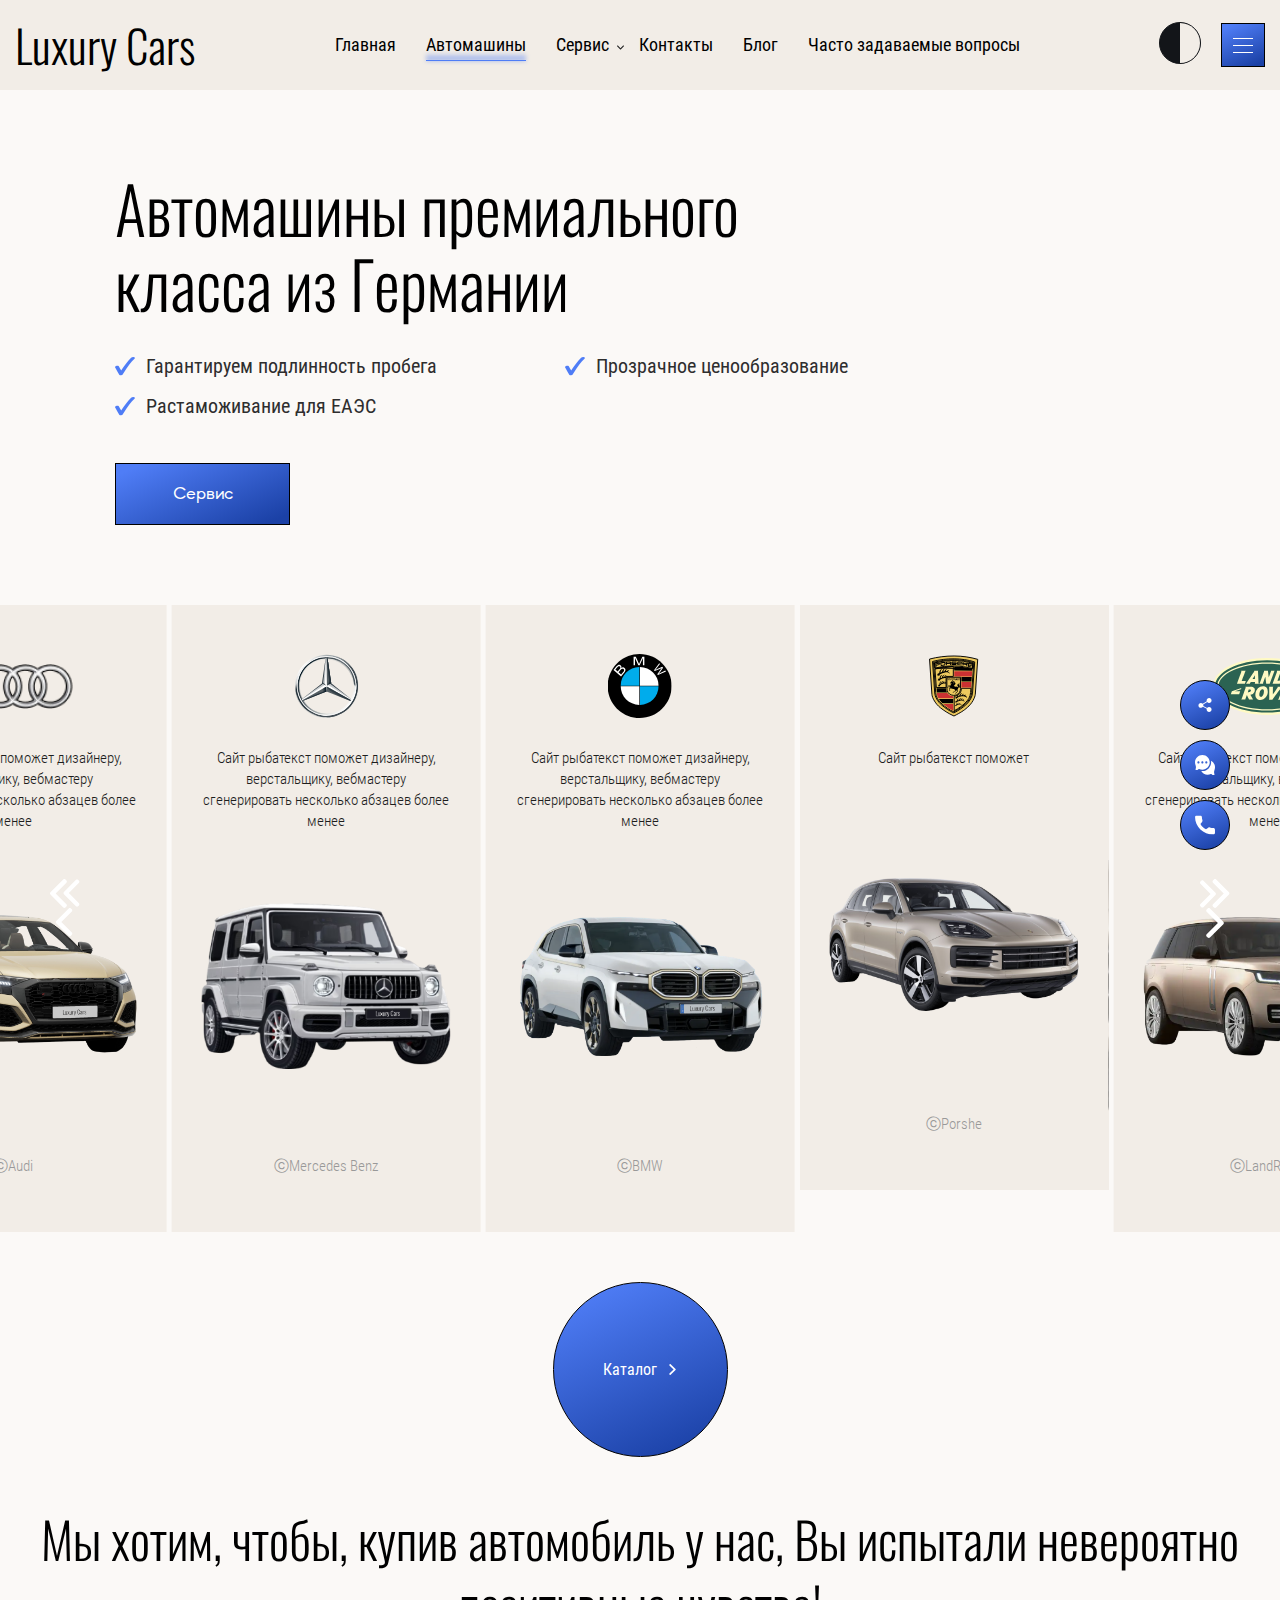
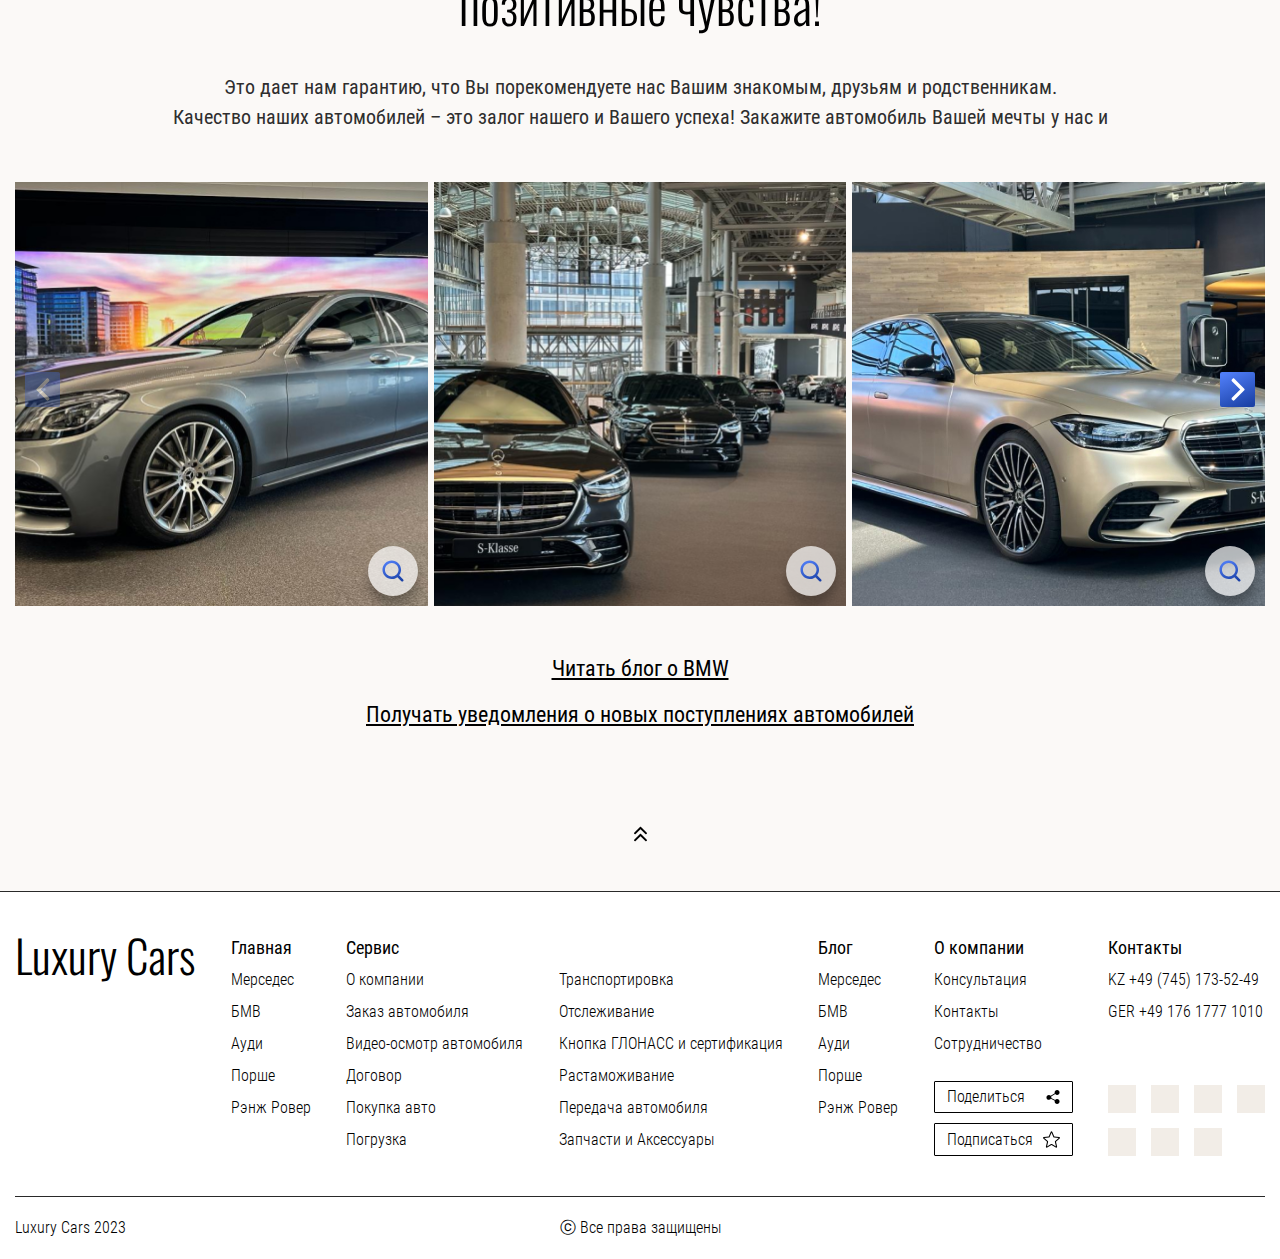
==== commit ba6cf165: "fixed" ====
--- a/index.html
+++ b/index.html
@@ -183,12 +183,18 @@
         <div class="slider__inner">
           <div class="swiper-button-prev">
             <img src="img/icons/arr-wh-slider-lft.svg" alt="Ico">
+            <div class="arr-mob">
+              <img src="img/icons/arr-left-wh.svg" alt="">
+            </div>
           </div>
           <div class="swiper-button-next">
             <img src="img/icons/arr-wh-slider-rht.svg" alt="Ico">
+            <div class="arr-mob">
+              <img src="img/icons/arr-right-wh.svg" alt="">
+            </div>
           </div>
           <div class="swiper-wrapper">
-            <a class="swiper-slide" href="single.html">
+            <a class="swiper-slide" href="catalog.html?filter=bmw">
               <div class="slide__mark">
                 <img class="dark-photo" src="img/cars-marks/bmw-logo.svg" alt="">
                 <img class="light-photo" src="img/cars-marks/bmw-light.svg" alt="">
@@ -206,7 +212,7 @@
               </div>
               <p class="copyright">ⓒBMW</p>
             </a>
-            <a class="swiper-slide" href="single.html">
+            <a class="swiper-slide" href="catalog.html?filter=porsche">
               <div class="slide__mark">
                 <img class="dark-photo" src="img/cars-marks/porsche.svg" alt="">
                 <img class="light-photo" src="img/cars-marks/porsche-light.svg" alt="">
@@ -224,7 +230,7 @@
               </div>
               <p class="copyright">ⓒPorshe</p>
             </a>
-            <a class="swiper-slide" href="single.html">
+            <a class="swiper-slide" href="catalog.html?filter=landrover">
               <div class="slide__mark">
                 <img class="dark-photo" src="img/cars-marks/range-rover.svg" alt="">
                 <img class="light-photo" src="img/cars-marks/range-rover-light.svg" alt="">
@@ -242,7 +248,7 @@
               </div>
               <p class="copyright">ⓒLandRover</p>
             </a>
-            <a class="swiper-slide" href="single.html">
+            <a class="swiper-slide" href="catalog.html?filter=audi">
               <div class="slide__mark">
                 <img class="dark-photo" src="img/cars-marks/audi.svg" alt="">
                 <img class="light-photo" src="img/cars-marks/audi-light.png" alt="">
@@ -260,7 +266,7 @@
               </div>
               <p class="copyright">ⓒAudi</p>
             </a>
-            <a class="swiper-slide" href="single.html">
+            <a class="swiper-slide" href="catalog.html?filter=mercedes">
               <div class="slide__mark">
                 <img class="dark-photo" src="img/cars-marks/mers.svg" alt="">
                 <img class="light-photo" src="img/cars-marks/mers-light.svg" alt="">
@@ -277,24 +283,6 @@
                 </picture>
               </div>
               <p class="copyright">ⓒMercedes Benz</p>
-            </a>
-            <a class="swiper-slide" href="single.html">
-              <div class="slide__mark">
-                <img class="dark-photo" src="img/cars-marks/range-rover.svg" alt="">
-                <img class="light-photo" src="img/cars-marks/range-rover-light.svg" alt="">
-              </div>
-              <p>Сайт рыбатекст поможет дизайнеру, верстальщику, вебмастеру сгенерировать несколько абзацев более менее</p>
-              <div class="slide__photo">
-                <picture class="slide__image">
-                  <img class="dark-photo" src="img/main/car-3-1.png" alt="">
-                  <img class="light-photo" src="img/main/car-3-1-l.png" alt="">
-                </picture>
-                <picture class="slide__image_back">
-                  <img class="dark-photo" src="img/main/car-3-2.png" alt="">
-                  <img class="light-photo" src="img/main/car-3-2-l.png" alt="">
-                </picture>
-              </div>
-              <p class="copyright">ⓒLandRover</p>
             </a>
           </div>
         </div>
@@ -369,11 +357,12 @@
           <path d="M5.99274 2.88834L0.207681 8.6735C0.0737717 8.80731 -5.82426e-08 8.98592 -4.99176e-08 9.17638C-4.15926e-08 9.36683 0.0737717 9.54545 0.207681 9.67925L0.633613 10.1053C0.911155 10.3825 1.36224 10.3825 1.63936 10.1053L6.4973 5.24734L11.3606 10.1107C11.4945 10.2445 11.6731 10.3184 11.8634 10.3184C12.054 10.3184 12.2325 10.2445 12.3665 10.1107L12.7923 9.68464C12.9262 9.55073 13 9.37222 13 9.18177C13 8.99131 12.9262 8.8127 12.7923 8.67889L7.00197 2.88834C6.86764 2.75422 6.68829 2.68055 6.49762 2.68097C6.30622 2.68055 6.12697 2.75422 5.99274 2.88834Z"
           fill="white"></path>
         </svg>
-      </div><span>Вверх</span>
+      </div>
     </button>
   </main>
   <!-- ** FOOTER ** -->
   <!-- ** POPUP ** -->
+  <!-- HTML -->
   <div class="popup popup-form">
     <div class="popup__bgd"></div>
     <div class="popup__content">
@@ -497,17 +486,36 @@
           </ul>
         </div>
         <div class="footer__block">
-          <h4>Покупка</h4>
-          <ul>
-            <li><a href="service.html">Выбор</a>
-            </li>
-            <li><a href="service.html">Осмотр</a>
-            </li>
-            <li><a href="service.html">Оплата</a>
-            </li>
-            <li><a href="service.html">Доставка</a>
-            </li>
-            <li><a href="service.html">Растаможивание</a>
+          <h4>Сервис</h4>
+          <ul>
+            <li><a href="service.html">О компании</a>
+            </li>
+            <li><a href="service.html">Заказ автомобиля</a>
+            </li>
+            <li><a href="service.html">Видео-осмотр автомобиля </a>
+            </li>
+            <li><a href="service.html">Договор</a>
+            </li>
+            <li><a href="service.html">Покупка авто</a>
+            </li>
+            <li><a href="service.html">Погрузка</a>
+            </li>
+          </ul>
+        </div>
+        <div class="footer__block footer__block_dop">
+          <h4>&nbsp;</h4>
+          <ul>
+            <li><a href="single.html">Транспортировка</a>
+            </li>
+            <li><a href="single.html">Отслеживание</a>
+            </li>
+            <li><a href="single.html">Кнопка ГЛОНАСС и сертификация </a>
+            </li>
+            <li><a href="single.html">Растаможивание</a>
+            </li>
+            <li><a href="single.html">Передача автомобиля</a>
+            </li>
+            <li><a href="single.html">Запчасти и Аксессуары</a>
             </li>
           </ul>
         </div>
@@ -532,6 +540,8 @@
             <li><a href="faq.html">Консультация</a>
             </li>
             <li><a href="contacts.html">Контакты</a>
+            </li>
+            <li><a href="contacts.html">Сотрудничество</a>
             </li>
           </ul>
           <div class="footer__share">
@@ -645,37 +655,37 @@
             <ul>
               <li>
                 <a href="#">
-                  <img src="img/icons/socials/whatsapp.svg" alt="">
-                </a>
-              </li>
-              <li>
-                <a href="#">
-                  <img src="img/icons/socials/whatsapp.svg" alt="">
-                </a>
-              </li>
-              <li>
-                <a href="#">
-                  <img src="img/icons/socials/whatsapp.svg" alt="">
-                </a>
-              </li>
-              <li>
-                <a href="#">
-                  <img src="img/icons/socials/whatsapp.svg" alt="">
-                </a>
-              </li>
-              <li>
-                <a href="#">
-                  <img src="img/icons/socials/whatsapp.svg" alt="">
-                </a>
-              </li>
-              <li>
-                <a href="#">
-                  <img src="img/icons/socials/whatsapp.svg" alt="">
-                </a>
-              </li>
-              <li>
-                <a href="#">
-                  <img src="img/icons/socials/whatsapp.svg" alt="">
+                  <img src="img/icons/socials/social-1.svg" alt="">
+                </a>
+              </li>
+              <li>
+                <a href="#">
+                  <img src="img/icons/socials/social-2.svg" alt="">
+                </a>
+              </li>
+              <li>
+                <a href="#">
+                  <img src="img/icons/socials/social-3.svg" alt="">
+                </a>
+              </li>
+              <li>
+                <a href="#">
+                  <img src="img/icons/socials/social-4.svg" alt="">
+                </a>
+              </li>
+              <li>
+                <a href="#">
+                  <img src="img/icons/socials/social-5.svg" alt="">
+                </a>
+              </li>
+              <li>
+                <a href="#">
+                  <img src="img/icons/socials/social-6.svg" alt="">
+                </a>
+              </li>
+              <li>
+                <a href="#">
+                  <img src="img/icons/socials/social-7.svg" alt="">
                 </a>
               </li>
             </ul>
--- a/css/style.css
+++ b/css/style.css
@@ -202,8 +202,11 @@
   --c-dbdbdb: #dbdbdb;
   --c-cccccc: #cccccc;
   --c-c4c4c4: #c4c4c4;
+  --c-c7c7c7: #c7c7c7;
   --line-on-services: #333333;
   --line-on-services-title: #ffffff;
+  --header-scroll-border: 0.0625rem solid #fff;
+  --header-button-shadow: 0rem 0.375rem 1.875rem #4F7DF6;
   --header-arr-down-recall: #FFFFFF;
   --header-mob-menu-bgd: #131519;
   --header-mob-menu-shadow: 0rem 0.25rem 0.625rem #000000;
@@ -232,6 +235,7 @@
   --pagination-arr-shadow: 0 0.125rem 0.25rem 0rem #4274FA;
   --pagination-arr-border-color: #fff;
   --pagination-active-num-color: #fff;
+  --slider-arrow-bgd: rgba(255, 255, 255, 0.15);
   --brightness-1: brightness(1)
 }
 :root[theme=light] {
@@ -249,8 +253,11 @@
   --c-dbdbdb: #2E2E2E;
   --c-cccccc: #2e2e2e;
   --c-c4c4c4: #838383;
+  --c-c7c7c7: #838383;
   --line-on-services: #F2EDE7;
   --line-on-services-title: #C0AD96;
+  --header-scroll-border: none;
+  --header-button-shadow: none;
   --header-arr-down-recall: #4F7DF6;
   --header-mob-menu-bgd: #F2EDE7;
   --header-mob-menu-shadow: 0rem 0.625rem 0.625rem #DECCBB;
@@ -279,6 +286,7 @@
   --pagination-arr-shadow: none;
   --pagination-arr-border-color: #4274FA;
   --pagination-active-num-color: #fff;
+  --slider-arrow-bgd: linear-gradient(155.87deg, #4F7DF6 8.49%, #1B41A6 92.59%);
   --brightness-1: brightness(0)
 }
 * {
@@ -316,7 +324,12 @@
   -webkit-box-shadow: var(--header-bgd-scroll-shadow);
   box-shadow: var(--header-bgd-scroll-shadow);
   z-index: 30;
-  border: 0.0625rem solid var(--c-fff)
+  border: var(--header-scroll-border)
+}
+@media screen and (max-width:36em){
+  body.header_scroll header {
+    z-index: 40
+  }
 }
 html {
   scroll-behavior: smooth
@@ -354,8 +367,8 @@
   background: #4f7df6
 }
 .btn:active {
-  -webkit-box-shadow: 0 0.5rem 2.1875rem rgba(74,119,238,.75);
-  box-shadow: 0 0.5rem 2.1875rem rgba(74,119,238,.75)
+  -webkit-box-shadow: var(--header-button-shadow);
+  box-shadow: var(--header-button-shadow)
 }
 @media screen and (max-width:36em){
   .btn {
@@ -473,10 +486,7 @@
   display: flex;
   -webkit-box-align: center;
   -ms-flex-align: center;
-  align-items: center;
-  -webkit-box-pack: justify;
-  -ms-flex-pack: justify;
-  justify-content: space-between
+  align-items: center
 }
 .header .theme-mob {
   display: none
@@ -624,8 +634,8 @@
 .header__recall .head__icon {
   background: var(--button-bgd-radial);
   border: 0.0625rem solid var(--c-fff);
-  -webkit-box-shadow: 0 0.375rem 1.875rem #4f7df6;
-  box-shadow: 0 0.375rem 1.875rem #4f7df6;
+  -webkit-box-shadow: var(--header-button-shadow);
+  box-shadow: var(--header-button-shadow);
   -webkit-backdrop-filter: blur(5px);
   backdrop-filter: blur(5px);
   border-radius: 50%;
@@ -666,10 +676,12 @@
   margin-top: -4px
 }
 .header__menu {
-  margin-left: 10vw
+  margin-left: 9.25rem
 }
 .header__menu .have-child {
-  position: relative
+  position: relative;
+  padding: 0.9375rem;
+  margin: 0
 }
 .header__menu .have-child:after {
   content: "";
@@ -684,12 +696,13 @@
   -webkit-transform: translateY(-50%);
   -ms-transform: translateY(-50%);
   transform: translateY(-50%);
-  right: -13px
+  right: 0
 }
 .header__menu .have-child:hover ul {
   opacity: 1;
   visibility: visible;
-  top: 100%
+  top: 0;
+  margin-top: 3.125rem
 }
 .header__menu > ul {
   display: -webkit-box;
@@ -712,6 +725,7 @@
   margin-top: 0.75rem;
   white-space: nowrap;
   z-index: 11;
+  margin-top: 3.125rem;
   opacity: 0;
   visibility: hidden;
   top: 0;
@@ -783,7 +797,10 @@
   z-index: 10;
   padding: 0 1.25rem;
   display: none;
-  z-index: 12
+  z-index: 12;
+  max-height: 80vh;
+  height: auto;
+  overflow: auto
 }
 @media screen and (max-width:87.5em){
   .header {
@@ -902,14 +919,17 @@
   .header__menu > ul ul {
     background: 0 0;
     padding: 0;
+    height: 0;
     -webkit-box-shadow: none;
-    box-shadow: none
+    box-shadow: none;
+    display: none;
+    margin-top: 1.25rem
   }
   .header__menu > ul ul a {
     font-weight: 400;
     font-size: 1rem;
     line-height: 2.1875rem;
-    color: #c7c7c7;
+    color: var(--c-c7c7c7);
     margin: 0
   }
   .header__menu > ul li {
@@ -932,7 +952,8 @@
   .header__menu .have-child:hover ul {
     opacity: 0;
     visibility: hidden;
-    top: 0
+    top: 0;
+    margin-top: 1.25rem
   }
   .header__menu .have-child.have-child_active:after {
     -webkit-transform: rotate(180deg);
@@ -943,12 +964,15 @@
     position: static;
     opacity: 1;
     visibility: visible;
-    top: 100%
+    top: 100%;
+    height: 100%;
+    display: block
   }
   .header__mob .header__menu > ul li {
     display: block;
     width: 100%;
-    margin-left: 0
+    margin-left: 0;
+    padding-left: 0
   }
   .header__mob .header__menu > ul li:nth-child(1),
   .header__mob .header__menu > ul li:nth-child(2),
@@ -1012,7 +1036,8 @@
   color: var(--c-fff)
 }
 .footer .block__socials {
-  margin-top: 3.375rem
+  padding-top: 2.5rem;
+  margin-top: auto
 }
 .footer .block__socials ul {
   display: -ms-grid;
@@ -1043,6 +1068,15 @@
   line-height: 2.8125rem;
   color: var(--c-fff)
 }
+.footer__block {
+  display: -webkit-box;
+  display: -ms-flexbox;
+  display: flex;
+  -webkit-box-orient: vertical;
+  -webkit-box-direction: normal;
+  -ms-flex-direction: column;
+  flex-direction: column
+}
 .footer__block h4 {
   font-weight: 500;
   font-size: 1.125rem;
@@ -1060,6 +1094,9 @@
 }
 .footer__share {
   position: relative
+}
+.footer__share:nth-last-child(2) {
+  margin-top: auto
 }
 .footer__share path {
   fill: var(--c-fff)
@@ -1085,6 +1122,11 @@
   min-width: 8.1875rem;
   width: 100%;
   z-index: 2
+}
+.footer__share .share__head img,
+.footer__share .share__head svg {
+  -webkit-filter: var(--brightness-1);
+  filter: var(--brightness-1)
 }
 .footer__share .share__head:hover {
   background: #4f7df6;
@@ -1200,6 +1242,9 @@
   .footer .block__socials ul {
     max-width: 8.625rem
   }
+  .footer .footer__block_dop {
+    display: none
+  }
   .footer .block__socials {
     display: none
   }
@@ -1310,6 +1355,8 @@
     width: 0.4375rem;
     height: 0.5rem;
     display: block;
+    -webkit-filter: var(--brightness-1);
+    filter: var(--brightness-1);
     -webkit-transition: all .3s ease;
     -o-transition: all .3s ease;
     transition: all .3s ease
@@ -1695,7 +1742,7 @@
 .slider-cars .swiper-button-prev {
   width: 2.1875rem;
   height: 2.1875rem;
-  background: rgba(255,255,255,.15);
+  background: var(--slider-arrow-bgd);
   -webkit-backdrop-filter: blur(5px);
   backdrop-filter: blur(5px);
   border-radius: 0.125rem;
@@ -1847,6 +1894,128 @@
   .slider-cars .slide__photo {
     height: 10.6875rem
   }
+  .slider-cars .swiper-button-next,
+  .slider-cars .swiper-button-prev {
+    width: 1.375rem;
+    height: 1.375rem;
+    margin-left: 0.3125rem;
+    margin-right: 0.3125rem;
+    margin-top: -150px
+  }
+  .slider-cars .swiper-button-next img,
+  .slider-cars .swiper-button-prev img {
+    width: 1rem
+  }
+}
+.policy {
+  margin-top: 2.5rem;
+  margin-bottom: 6.25rem
+}
+.policy h1 {
+  font-family: Oswald;
+  font-weight: 300;
+  font-size: 4.0625rem;
+  line-height: 4.6875rem;
+  color: var(--c-fff);
+  margin-bottom: 2.25rem
+}
+.policy .policy__list {
+  list-style-type: none;
+  counter-reset: mainOl
+}
+.policy .policy__list > li {
+  counter-increment: mainOl;
+  display: -webkit-box;
+  display: -ms-flexbox;
+  display: flex
+}
+.policy .policy__list > li h2 {
+  font-weight: 400;
+  font-size: 1.25rem;
+  line-height: 1.5625rem;
+  text-transform: uppercase;
+  color: var(--c-fff);
+  margin: 0.625rem 0
+}
+.policy .policy__list > li:before {
+  content: counter(mainOl);
+  background: #4f7df6;
+  min-width: 2.75rem;
+  width: 2.75rem;
+  height: 2.75rem;
+  display: -webkit-box;
+  display: -ms-flexbox;
+  display: flex;
+  -webkit-box-align: center;
+  -ms-flex-align: center;
+  align-items: center;
+  -webkit-box-pack: center;
+  -ms-flex-pack: center;
+  justify-content: center;
+  font-size: 1.125rem;
+  line-height: 1.5625rem;
+  margin-right: 1.25rem;
+  color: #fff
+}
+.policy .policy__list ol {
+  list-style-type: none;
+  counter-reset: olInner;
+  max-width: 89.375rem
+}
+.policy .policy__list ol > li {
+  counter-increment: olInner
+}
+.policy .policy__list ol > li:before {
+  content: counter(olInner) ".";
+  color: #4f7df6;
+  display: inline-block;
+  margin-right: 0.25rem
+}
+.policy ul {
+  list-style-type: none;
+  max-width: 89.375rem
+}
+.policy ul li {
+  display: -webkit-box;
+  display: -ms-flexbox;
+  display: flex
+}
+.policy ul li:before {
+  content: ">";
+  color: var(--c-fff);
+  margin-right: 0.25rem;
+  display: block
+}
+.policy li {
+  margin-bottom: 1.25rem;
+  color: var(--c-fff);
+  font-size: 1rem;
+  line-height: 1.5rem
+}
+@media screen and (max-width:36em){
+  .policy {
+    margin-bottom: 3.125rem;
+    margin-top: 1.25rem
+  }
+  .policy h1 {
+    font-size: 1.875rem;
+    line-height: 2.375rem;
+    margin-bottom: 1.25rem
+  }
+  .policy .policy__list > li:before {
+    width: 1.875rem;
+    height: 1.875rem;
+    min-width: 1.875rem
+  }
+  .policy .policy__list > li {
+    display: block
+  }
+}
+.icon-switching .light {
+  display: var(--display-dark-none)
+}
+.icon-switching .dark {
+  display: var(--display-dark-block)
 }
 .banner {
   margin-top: 5rem
@@ -1861,6 +2030,11 @@
   -webkit-box-pack: justify;
   -ms-flex-pack: justify;
   justify-content: space-between
+}
+.banner .btn {
+  width: 100%;
+  max-width: 10.9375rem;
+  text-align: center
 }
 .banner__bottom {
   margin-top: 3.125rem
@@ -2179,6 +2353,11 @@
 @media screen and (max-width:36em){
   .banner {
     margin-top: 1.5rem
+  }
+  .banner ul li {
+    font-size: 1rem;
+    line-height: 1.5rem;
+    margin: 0.4375rem 0
   }
   .banner p {
     font-size: 0.875rem;
@@ -2361,7 +2540,7 @@
   margin-bottom: 1.875rem
 }
 .slider .slide__mark img {
-  width: 4rem;
+  width: 7.5rem;
   height: 4rem;
   -o-object-fit: contain;
   object-fit: contain;
@@ -2467,10 +2646,19 @@
     margin-bottom: 1.75rem
   }
   .slider .swiper-button-prev {
-    left: 1.875rem
+    left: 1.25rem
   }
   .slider .swiper-button-next {
-    right: 1.875rem
+    right: 1.25rem
+  }
+  .slider .arr-mob {
+    display: none
+  }
+  .slider .arr-mob img {
+    -webkit-filter: var(--brightness-1);
+    filter: var(--brightness-1);
+    width: 1.125rem;
+    margin: 0 auto
   }
   .slider .swiper-slide {
     padding: 1.1875rem 1.25rem 0
@@ -2483,6 +2671,15 @@
     font-size: 0.8125rem;
     line-height: 1.1875rem;
     margin-bottom: 1rem
+  }
+}
+@media screen and (max-width:36em){
+  .slider .swiper-button-next > img,
+  .slider .swiper-button-prev > img {
+    display: none
+  }
+  .slider .arr-mob {
+    display: block
   }
 }
 .filter .wrapper {
@@ -2658,8 +2855,18 @@
     align-items: center;
     width: 100%
   }
+  .filter__type_mob .btn {
+    color: var(--c-fff)
+  }
   .filter__type_mob .type__all {
     margin-right: 0.625rem
+  }
+  .filter__type_mob .type__all a {
+    background: var(--filter-button);
+    border-bottom: 0.125rem solid #4f7df6
+  }
+  .filter__type_mob .type__all_active a {
+    background: var(--f-000)
   }
   .filter__type_mob .btn {
     font-size: 1rem;
@@ -2670,6 +2877,13 @@
     z-index: 4;
     width: 100%;
     position: relative
+  }
+  .filter__type_mob .select img {
+    width: 1.25rem;
+    height: 1.25rem;
+    -o-object-fit: contain;
+    object-fit: contain;
+    margin-right: 0.625rem
   }
   .filter__type_mob .select_active .select__head:after {
     -webkit-transform: translateY(-50%) rotate(180deg);
@@ -2697,6 +2911,9 @@
     -o-transition: all .3s ease;
     transition: all .3s ease
   }
+  .filter__type_mob .select__body .btn {
+    background: var(--filter-button)
+  }
   .filter__type_mob .select__head {
     position: relative;
     z-index: 4;
@@ -2709,9 +2926,6 @@
     -webkit-box-pack: justify;
     -ms-flex-pack: justify;
     justify-content: space-between
-  }
-  .filter__type_mob .select__head span {
-    padding: 0.8125rem 1rem
   }
   .filter__type_mob .select__head:after {
     content: "";
@@ -2729,12 +2943,28 @@
     right: 0.9375rem;
     -webkit-transition: all .3s ease;
     -o-transition: all .3s ease;
-    transition: all .3s ease
+    transition: all .3s ease;
+    -webkit-filter: var(--brightness-1);
+    filter: var(--brightness-1)
   }
   .filter__type_mob .select__head .btn {
-    background: #000;
-    border-bottom: 0.125rem solid #4f7df6;
+    background: var(--filter-button);
     width: 100%
+  }
+  .filter__type_mob .select_current .select__head .btn {
+    background: var(--f-000)
+  }
+  .filter__type_mob .select .dark-photo {
+    width: 3.125rem
+  }
+  .filter__type_mob .select .btn {
+    display: -webkit-box;
+    display: -ms-flexbox;
+    display: flex;
+    -webkit-box-align: center;
+    -ms-flex-align: center;
+    align-items: center;
+    padding: 0.8125rem 1rem
   }
 }
 @media screen and (max-width:36em){
@@ -3239,6 +3469,11 @@
     -ms-grid-columns: (1fr)[1];
     grid-template-columns: repeat(1,1fr);
     grid-gap: 0.9375rem
+  }
+  .catalog__top ul li {
+    font-size: 1rem;
+    line-height: 1.5rem;
+    margin: 0.4375rem 0
   }
   .catalog__pagination .pagination__arr {
     width: 3.125rem;
@@ -4065,8 +4300,8 @@
   margin: 0 auto;
   background: var(--button-bgd-radial);
   border: 0.0625rem solid var(--c-fff);
-  -webkit-box-shadow: 0 0.375rem 1.875rem #4f7df6;
-  box-shadow: 0 0.375rem 1.875rem #4f7df6;
+  -webkit-box-shadow: var(--header-button-shadow);
+  box-shadow: var(--header-button-shadow);
   -webkit-backdrop-filter: blur(5px);
   backdrop-filter: blur(5px);
   border-radius: 50%;
@@ -4333,7 +4568,8 @@
   .contacts__form textarea {
     padding: 0.75rem 0.875rem;
     font-size: 0.875rem;
-    line-height: 1.25rem
+    line-height: 1.25rem;
+    background: var(--header-bgd-scroll)
   }
   .contacts__form textarea {
     height: 10.3125rem
@@ -4379,7 +4615,8 @@
   margin-bottom: 3.125rem
 }
 .single-blog ol {
-  list-style-type: none
+  list-style-type: none;
+  margin-bottom: 1.25rem
 }
 .single-blog ol li {
   font-weight: 400;
@@ -4597,8 +4834,8 @@
   }
 }
 @media screen and (max-width:48em){
-  .single-blog__navigation {
-    display: none
+  .single-blog__navigation .btn {
+    padding: 0.625rem 1.25rem
   }
   .single-blog__navigation_mob {
     display: block
@@ -4751,7 +4988,7 @@
 .single .swiper-button-prev {
   width: 2.1875rem;
   height: 2.1875rem;
-  background: rgba(255,255,255,.15);
+  background: var(--slider-arrow-bgd);
   -webkit-backdrop-filter: blur(5px);
   backdrop-filter: blur(5px);
   border-radius: 0.125rem;
@@ -4776,8 +5013,8 @@
 .single .goto-catalog {
   background: var(--button-bgd-radial);
   border: 0.0625rem solid var(--c-fff);
-  -webkit-box-shadow: 0 0.375rem 1.875rem #4f7df6;
-  box-shadow: 0 0.375rem 1.875rem #4f7df6;
+  -webkit-box-shadow: var(--header-button-shadow);
+  box-shadow: var(--header-button-shadow);
   -webkit-backdrop-filter: blur(5px);
   backdrop-filter: blur(5px);
   border-radius: 9.375rem;
@@ -4793,8 +5030,6 @@
   -ms-flex-pack: center;
   justify-content: center;
   position: relative;
-  -webkit-box-shadow: -14px 1.75rem 4.0625rem 0.625rem #385dbe;
-  box-shadow: -14px 1.75rem 4.0625rem 0.625rem #385dbe;
   margin: 2.5rem auto 3.0625rem
 }
 .single .goto-catalog span {
@@ -5038,8 +5273,8 @@
 .single__main .info__buttons button {
   background: var(--button-bgd-radial);
   border: 0.0625rem solid var(--c-fff);
-  -webkit-box-shadow: 0 0.375rem 1.875rem #4f7df6;
-  box-shadow: 0 0.375rem 1.875rem #4f7df6;
+  -webkit-box-shadow: var(--header-button-shadow);
+  box-shadow: var(--header-button-shadow);
   -webkit-backdrop-filter: blur(5px);
   backdrop-filter: blur(5px);
   border-radius: 9.375rem;
@@ -5165,7 +5400,7 @@
   justify-content: center
 }
 .single__main .info__general .icon path {
-  stroke: var(--c-fff)
+  fill: var(--c-fff)
 }
 .single__main .info__general span {
   font-weight: 300;
@@ -5271,8 +5506,8 @@
 .single__main .info__bottom .select__body .icon {
   background: var(--button-bgd-radial);
   border: 0.0625rem solid var(--c-fff);
-  -webkit-box-shadow: 0 0.375rem 1.875rem #4f7df6;
-  box-shadow: 0 0.375rem 1.875rem #4f7df6;
+  -webkit-box-shadow: var(--header-button-shadow);
+  box-shadow: var(--header-button-shadow);
   -webkit-backdrop-filter: blur(5px);
   backdrop-filter: blur(5px);
   border-radius: 9.375rem;
@@ -5537,6 +5772,23 @@
     padding: 0.3125rem;
     margin-right: 0.625rem
   }
+  .single .params__item:nth-child(1) .icon {
+    width: 1.875rem;
+    height: 1.875rem;
+    padding: 0;
+    display: -webkit-box;
+    display: -ms-flexbox;
+    display: flex;
+    -webkit-box-align: center;
+    -ms-flex-align: center;
+    align-items: center;
+    -webkit-box-pack: center;
+    -ms-flex-pack: center;
+    justify-content: center
+  }
+  .single .params__item:nth-child(1) .icon img {
+    margin: 0
+  }
 }
 @media screen and (max-width:64em){
   .single__top {
@@ -5569,6 +5821,10 @@
     width: 1.375rem;
     height: 1.375rem
   }
+  .single .swiper-button-next img,
+  .single .swiper-button-prev img {
+    width: 0.75rem
+  }
   .single__main .main__slider .swiper-button-next img,
   .single__main .main__slider .swiper-button-prev img {
     width: 0.75rem
@@ -5617,9 +5873,6 @@
   .single__main .info__general p {
     font-size: 0.875rem;
     line-height: 1.5625rem
-  }
-  .single__main .info__general img {
-    width: 1.875rem
   }
   .single__main {
     margin-bottom: 1.25rem;
@@ -5827,6 +6080,23 @@
   .single .scroll-block span.mob b {
     margin-left: 0.25rem
   }
+  .single .scroll-block h3 {
+    display: -webkit-box;
+    display: -ms-flexbox;
+    display: flex;
+    -webkit-box-align: end;
+    -ms-flex-align: end;
+    align-items: flex-end
+  }
+  .single .scroll-block h3 span {
+    display: block;
+    margin-left: 0.3125rem
+  }
+}
+@media screen and (max-width:36em){
+  .single .scroll-block_active {
+    top: 5rem
+  }
 }
 .single-description ol {
   display: -ms-grid;
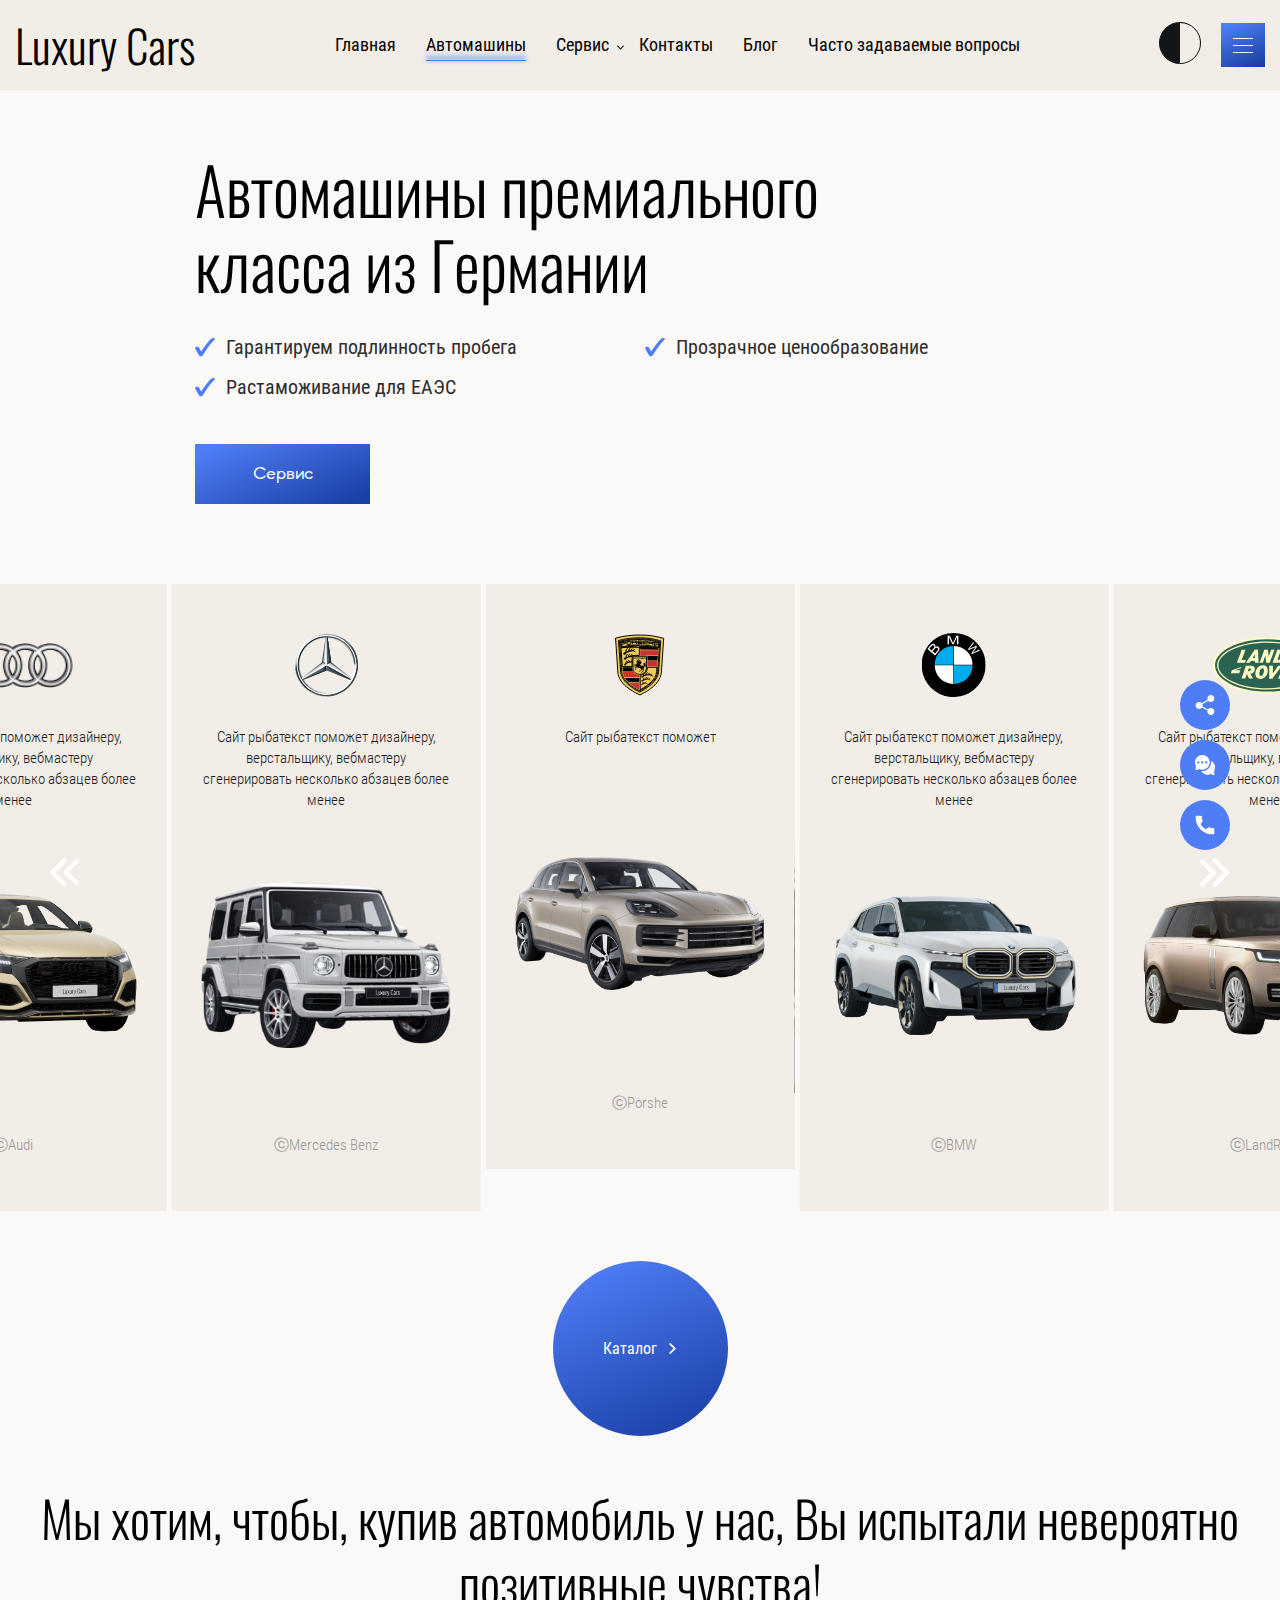
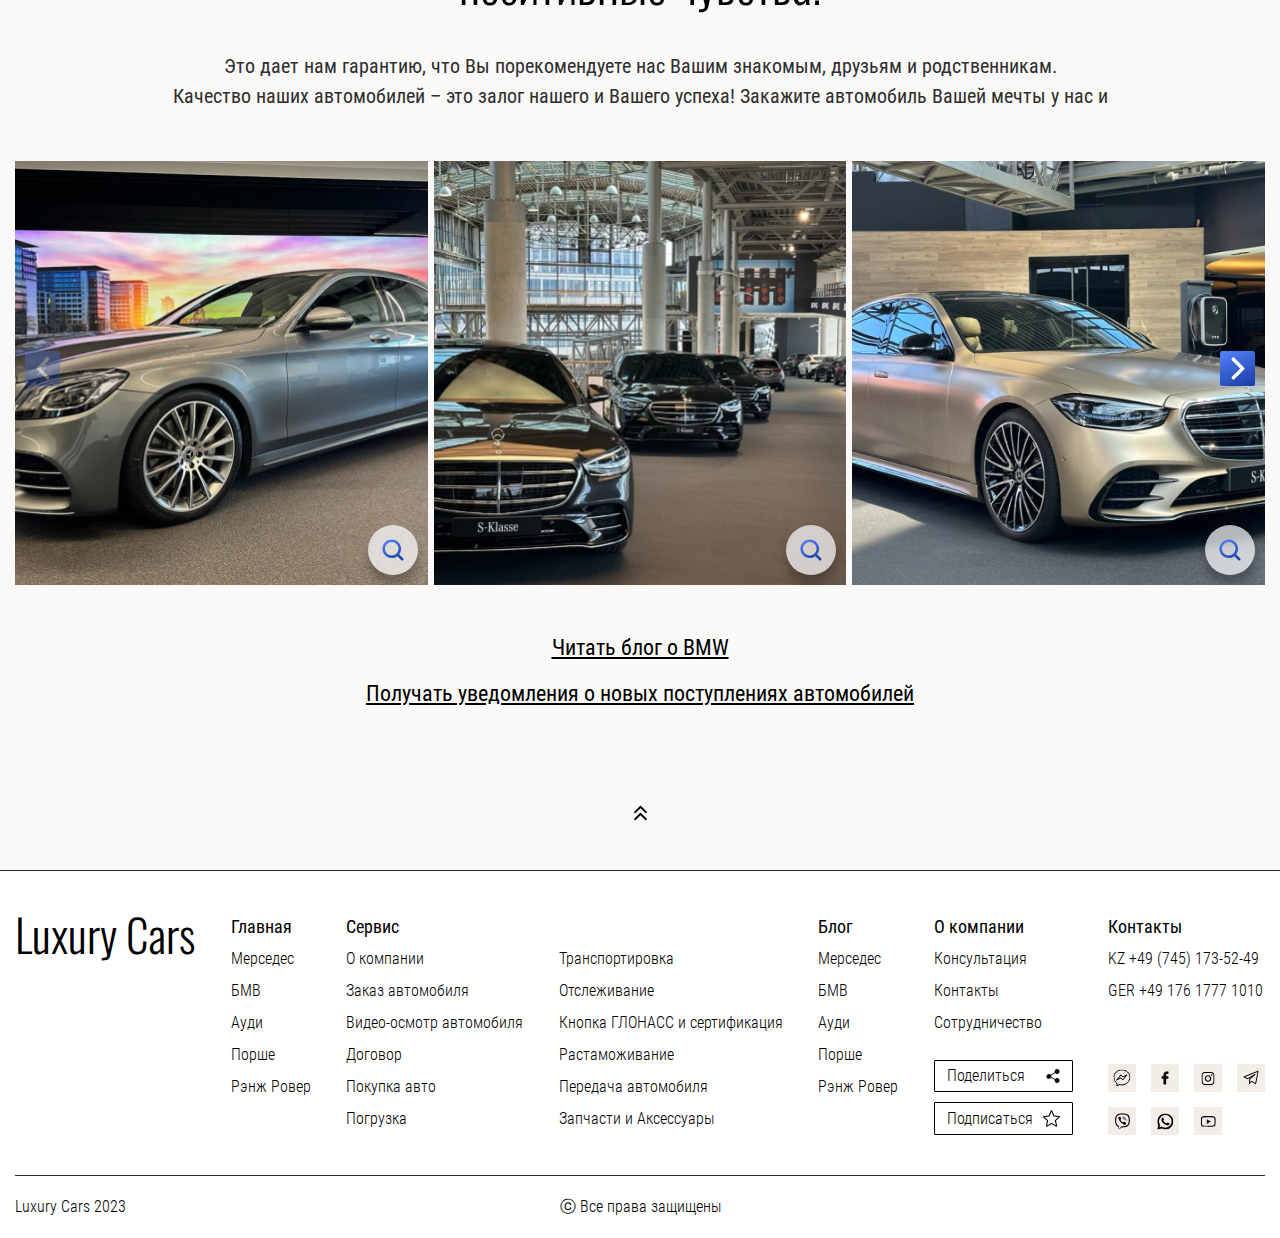
==== commit c3627000: "fixed" ====
--- a/index.html
+++ b/index.html
@@ -194,6 +194,24 @@
             </div>
           </div>
           <div class="swiper-wrapper">
+            <a class="swiper-slide" href="catalog.html?filter=porsche">
+              <div class="slide__mark">
+                <img class="dark-photo" src="img/cars-marks/porsche.svg" alt="">
+                <img class="light-photo" src="img/cars-marks/porsche-light.svg" alt="">
+              </div>
+              <p>Сайт рыбатекст поможет</p>
+              <div class="slide__photo">
+                <picture class="slide__image">
+                  <img class="dark-photo" src="img/main/car-2-1.png" alt="">
+                  <img class="light-photo" src="img/main/car-2-1-l.png" alt="">
+                </picture>
+                <picture class="slide__image_back">
+                  <img class="dark-photo" src="img/main/car-2-2.png" alt="">
+                  <img class="light-photo" src="img/main/car-2-2-l.png" alt="">
+                </picture>
+              </div>
+              <p class="copyright">ⓒPorshe</p>
+            </a>
             <a class="swiper-slide" href="catalog.html?filter=bmw">
               <div class="slide__mark">
                 <img class="dark-photo" src="img/cars-marks/bmw-logo.svg" alt="">
@@ -211,24 +229,6 @@
                 </picture>
               </div>
               <p class="copyright">ⓒBMW</p>
-            </a>
-            <a class="swiper-slide" href="catalog.html?filter=porsche">
-              <div class="slide__mark">
-                <img class="dark-photo" src="img/cars-marks/porsche.svg" alt="">
-                <img class="light-photo" src="img/cars-marks/porsche-light.svg" alt="">
-              </div>
-              <p>Сайт рыбатекст поможет</p>
-              <div class="slide__photo">
-                <picture class="slide__image">
-                  <img class="dark-photo" src="img/main/car-2-1.png" alt="">
-                  <img class="light-photo" src="img/main/car-2-1-l.png" alt="">
-                </picture>
-                <picture class="slide__image_back">
-                  <img class="dark-photo" src="img/main/car-2-2.png" alt="">
-                  <img class="light-photo" src="img/main/car-2-2-l.png" alt="">
-                </picture>
-              </div>
-              <p class="copyright">ⓒPorshe</p>
             </a>
             <a class="swiper-slide" href="catalog.html?filter=landrover">
               <div class="slide__mark">
@@ -473,15 +473,15 @@
         <div class="footer__block">
           <h4>Главная</h4>
           <ul>
-            <li><a href="single.html">Мерседес</a>
-            </li>
-            <li><a href="single.html">БМВ</a>
-            </li>
-            <li><a href="single.html">Ауди</a>
-            </li>
-            <li><a href="single.html">Порше</a>
-            </li>
-            <li><a href="single.html">Рэнж Ровер</a>
+            <li><a href="catalog.html?filter=mercedes">Мерседес</a>
+            </li>
+            <li><a href="catalog.html?filter=bmw">БМВ</a>
+            </li>
+            <li><a href="catalog.html?filter=audi">Ауди</a>
+            </li>
+            <li><a href="catalog.html?filter=porsche">Порше</a>
+            </li>
+            <li><a href="catalog.html?filter=range_rover">Рэнж Ровер</a>
             </li>
           </ul>
         </div>
@@ -575,7 +575,8 @@
             </button>
           </div>
         </div>
-        <div class="footer__block">
+        <div class="footer__block footer__block_contacts">
+          <h4 class="title-mob"><a href="contacts.html">Контакты</a></h4>
           <h4>Контакты</h4>
           <ul>
             <li><a href="tel:+497451735249">KZ +49 (745) 173-52-49</a>
@@ -587,37 +588,37 @@
             <ul>
               <li>
                 <a href="#">
-                  <img src="img/icons/socials/whatsapp.svg" alt="">
-                </a>
-              </li>
-              <li>
-                <a href="#">
-                  <img src="img/icons/socials/whatsapp.svg" alt="">
-                </a>
-              </li>
-              <li>
-                <a href="#">
-                  <img src="img/icons/socials/whatsapp.svg" alt="">
-                </a>
-              </li>
-              <li>
-                <a href="#">
-                  <img src="img/icons/socials/whatsapp.svg" alt="">
-                </a>
-              </li>
-              <li>
-                <a href="#">
-                  <img src="img/icons/socials/whatsapp.svg" alt="">
-                </a>
-              </li>
-              <li>
-                <a href="#">
-                  <img src="img/icons/socials/whatsapp.svg" alt="">
-                </a>
-              </li>
-              <li>
-                <a href="#">
-                  <img src="img/icons/socials/whatsapp.svg" alt="">
+                  <img src="img/icons/socials/social-1.svg" alt="">
+                </a>
+              </li>
+              <li>
+                <a href="#">
+                  <img src="img/icons/socials/social-2.svg" alt="">
+                </a>
+              </li>
+              <li>
+                <a href="#">
+                  <img src="img/icons/socials/social-3.svg" alt="">
+                </a>
+              </li>
+              <li>
+                <a href="#">
+                  <img src="img/icons/socials/social-4.svg" alt="">
+                </a>
+              </li>
+              <li>
+                <a href="#">
+                  <img src="img/icons/socials/social-5.svg" alt="">
+                </a>
+              </li>
+              <li>
+                <a href="#">
+                  <img src="img/icons/socials/social-6.svg" alt="">
+                </a>
+              </li>
+              <li>
+                <a href="#">
+                  <img src="img/icons/socials/social-7.svg" alt="">
                 </a>
               </li>
             </ul>
--- a/css/style.css
+++ b/css/style.css
@@ -214,8 +214,10 @@
   --header-bgd: #131519;
   --header-bgd-scroll: #000;
   --header-bgd-scroll-shadow: 0rem 0.625rem 0.625rem #000000;
+  --button-border: 0.0625rem solid #fff;
   --button-bgd: linear-gradient(180deg, #0F0F0F -22.5%, #4F7DF6 133.36%, #4F7DF6 292.5%);
   --button-bgd-radial: radial-gradient(62.39% 62.39% at 50% 50%, #030B21 0%, #04102D 2.6%, #04102D 7.29%, #04102D 18.23%, #0B1C4A 30.21%, #0A1D4F 34.9%, #203A7D 50.52%, #2E4B97 62.5%, #3252A7 70.83%, #5382FF 88.54%, #5181FF 95.83%);
+  --button-bgd-radial-another: radial-gradient(62.39% 62.39% at 50% 50%, #030B21 0%, #04102D 2.6%, #04102D 7.29%, #04102D 18.23%, #0B1C4A 30.21%, #0A1D4F 34.9%, #203A7D 50.52%, #2E4B97 62.5%, #3252A7 70.83%, #5382FF 88.54%, #5181FF 95.83%);
   --main-slider-card-bgd: linear-gradient(180deg, #0F1115 0%, #181A20 54.54%, #0F1115 102.67%);
   --filter-button-active: #000;
   --filter-button: linear-gradient(180deg, #0F0F0F -22.5%, #4F7DF6 386.67%);
@@ -265,8 +267,10 @@
   --header-bgd: #F2EDE7;
   --header-bgd-scroll: #F2EDE7;
   --header-bgd-scroll-shadow: none;
+  --button-border: none;
   --button-bgd: linear-gradient(155.87deg, #4F7DF6 8.49%, #1B41A6 92.59%);
   --button-bgd-radial: linear-gradient(155.87deg, #4F7DF6 8.49%, #1B41A6 92.59%);
+  --button-bgd-radial-another: #4F7DF6;
   --main-slider-card-bgd: #F2EDE7;
   --filter-button-active: #F2EDE7;
   --filter-button: #F2EDE7;
@@ -358,7 +362,7 @@
   font-weight: 400;
   font-size: 1.125rem;
   line-height: 1.125rem;
-  border: 0.0625rem solid var(--c-fff);
+  border: var(--button-border);
   padding: 1.3125rem 2.5625rem;
   color: #fff;
   display: block
@@ -632,8 +636,8 @@
   transition: all .3s ease
 }
 .header__recall .head__icon {
-  background: var(--button-bgd-radial);
-  border: 0.0625rem solid var(--c-fff);
+  background: var(--button-bgd-radial-another);
+  border: var(--button-border);
   -webkit-box-shadow: var(--header-button-shadow);
   box-shadow: var(--header-button-shadow);
   -webkit-backdrop-filter: blur(5px);
@@ -1076,6 +1080,9 @@
   -webkit-box-direction: normal;
   -ms-flex-direction: column;
   flex-direction: column
+}
+.footer__block .title-mob {
+  display: none
 }
 .footer__block h4 {
   font-weight: 500;
@@ -1370,6 +1377,26 @@
     transform: rotate(180deg)
   }
   .footer__block_active ul {
+    display: block
+  }
+  .footer__block_contacts {
+    padding: 0.3125rem 0
+  }
+  .footer__block_contacts h4,
+  .footer__block_contacts ul {
+    display: none
+  }
+  .footer__block_contacts h4 a,
+  .footer__block_contacts ul a {
+    font-weight: 500;
+    width: 100%;
+    display: block
+  }
+  .footer__block_contacts h4:after,
+  .footer__block_contacts ul:after {
+    display: none!important
+  }
+  .footer__block .title-mob {
     display: block
   }
 }
@@ -2018,7 +2045,7 @@
   display: var(--display-dark-block)
 }
 .banner {
-  margin-top: 5rem
+  margin-top: 3.8125rem
 }
 .banner .wrapper {
   display: -webkit-box;
@@ -2043,7 +2070,7 @@
   width: 10.9375rem;
   height: 10.9375rem;
   background: var(--button-bgd-radial);
-  border: 0.0625rem solid var(--c-fff);
+  border: var(--button-border);
   border-radius: 50%;
   margin: 0 auto;
   display: -webkit-box;
@@ -2123,7 +2150,7 @@
   display: block
 }
 .banner__text {
-  margin-left: 6.25rem
+  margin-left: 11.25rem
 }
 .banner__more {
   width: -webkit-fit-content;
@@ -2139,10 +2166,8 @@
   z-index: 50
 }
 .banner__socials .li__head {
-  background: var(--button-bgd-radial);
-  border: 0.0625rem solid var(--c-fff);
-  -webkit-backdrop-filter: blur(5px);
-  backdrop-filter: blur(5px);
+  background: var(--button-bgd-radial-another);
+  border: var(--button-border);
   width: 3.125rem;
   height: 3.125rem;
   display: -webkit-box;
@@ -2169,8 +2194,10 @@
   -ms-transform: scale(1);
   transform: scale(1)
 }
-.banner__socials .li__head img {
-  width: 1.25rem
+.banner__socials .li__head img,
+.banner__socials .li__head svg {
+  width: 1.25rem;
+  height: 1.25rem
 }
 .banner__socials .li__body {
   position: absolute;
@@ -2250,9 +2277,7 @@
   filter: var(--brightness-1)
 }
 .banner__socials .li__body .ul__socials li:hover {
-  background: var(--button-bgd-radial);
-  -webkit-backdrop-filter: blur(5px);
-  backdrop-filter: blur(5px)
+  background: var(--button-bgd-radial)
 }
 .banner__socials li {
   margin-bottom: 0.625rem;
@@ -2268,8 +2293,6 @@
 .banner__catalog {
   background: var(--button-bgd-radial);
   border: 0.0625rem solid var(--c-fff);
-  -webkit-backdrop-filter: blur(5px);
-  backdrop-filter: blur(5px);
   width: 13.625rem;
   height: 13.625rem;
   border-radius: 50%;
@@ -2520,6 +2543,9 @@
 .slider .swiper-button-prev:after {
   display: none
 }
+.slider .arr-mob {
+  display: none
+}
 .slider .slide__photo {
   position: relative;
   height: 18.125rem;
@@ -2634,6 +2660,21 @@
 @media screen and (max-width:36em){
   .slider {
     margin-top: 1.25rem
+  }
+  .slider-photos .image {
+    position: relative
+  }
+  .slider-photos .image:after {
+    content: "";
+    position: absolute;
+    top: 0;
+    left: 0;
+    width: 100%;
+    height: 100%;
+    display: block
+  }
+  .slider-photos .button-lupa {
+    display: none
   }
   .slider hr {
     height: 1.625rem;
@@ -2863,10 +2904,10 @@
   }
   .filter__type_mob .type__all a {
     background: var(--filter-button);
+    border-bottom: 0.125rem solid transparent
+  }
+  .filter__type_mob .type__all_active a {
     border-bottom: 0.125rem solid #4f7df6
-  }
-  .filter__type_mob .type__all_active a {
-    background: var(--f-000)
   }
   .filter__type_mob .btn {
     font-size: 1rem;
@@ -2926,6 +2967,9 @@
     -webkit-box-pack: justify;
     -ms-flex-pack: justify;
     justify-content: space-between
+  }
+  .filter__type_mob .select__head .btn {
+    border-bottom: 0.125rem solid transparent
   }
   .filter__type_mob .select__head:after {
     content: "";
@@ -2952,7 +2996,7 @@
     width: 100%
   }
   .filter__type_mob .select_current .select__head .btn {
-    background: var(--f-000)
+    border-bottom: 0.125rem solid #4f7df6
   }
   .filter__type_mob .select .dark-photo {
     width: 3.125rem
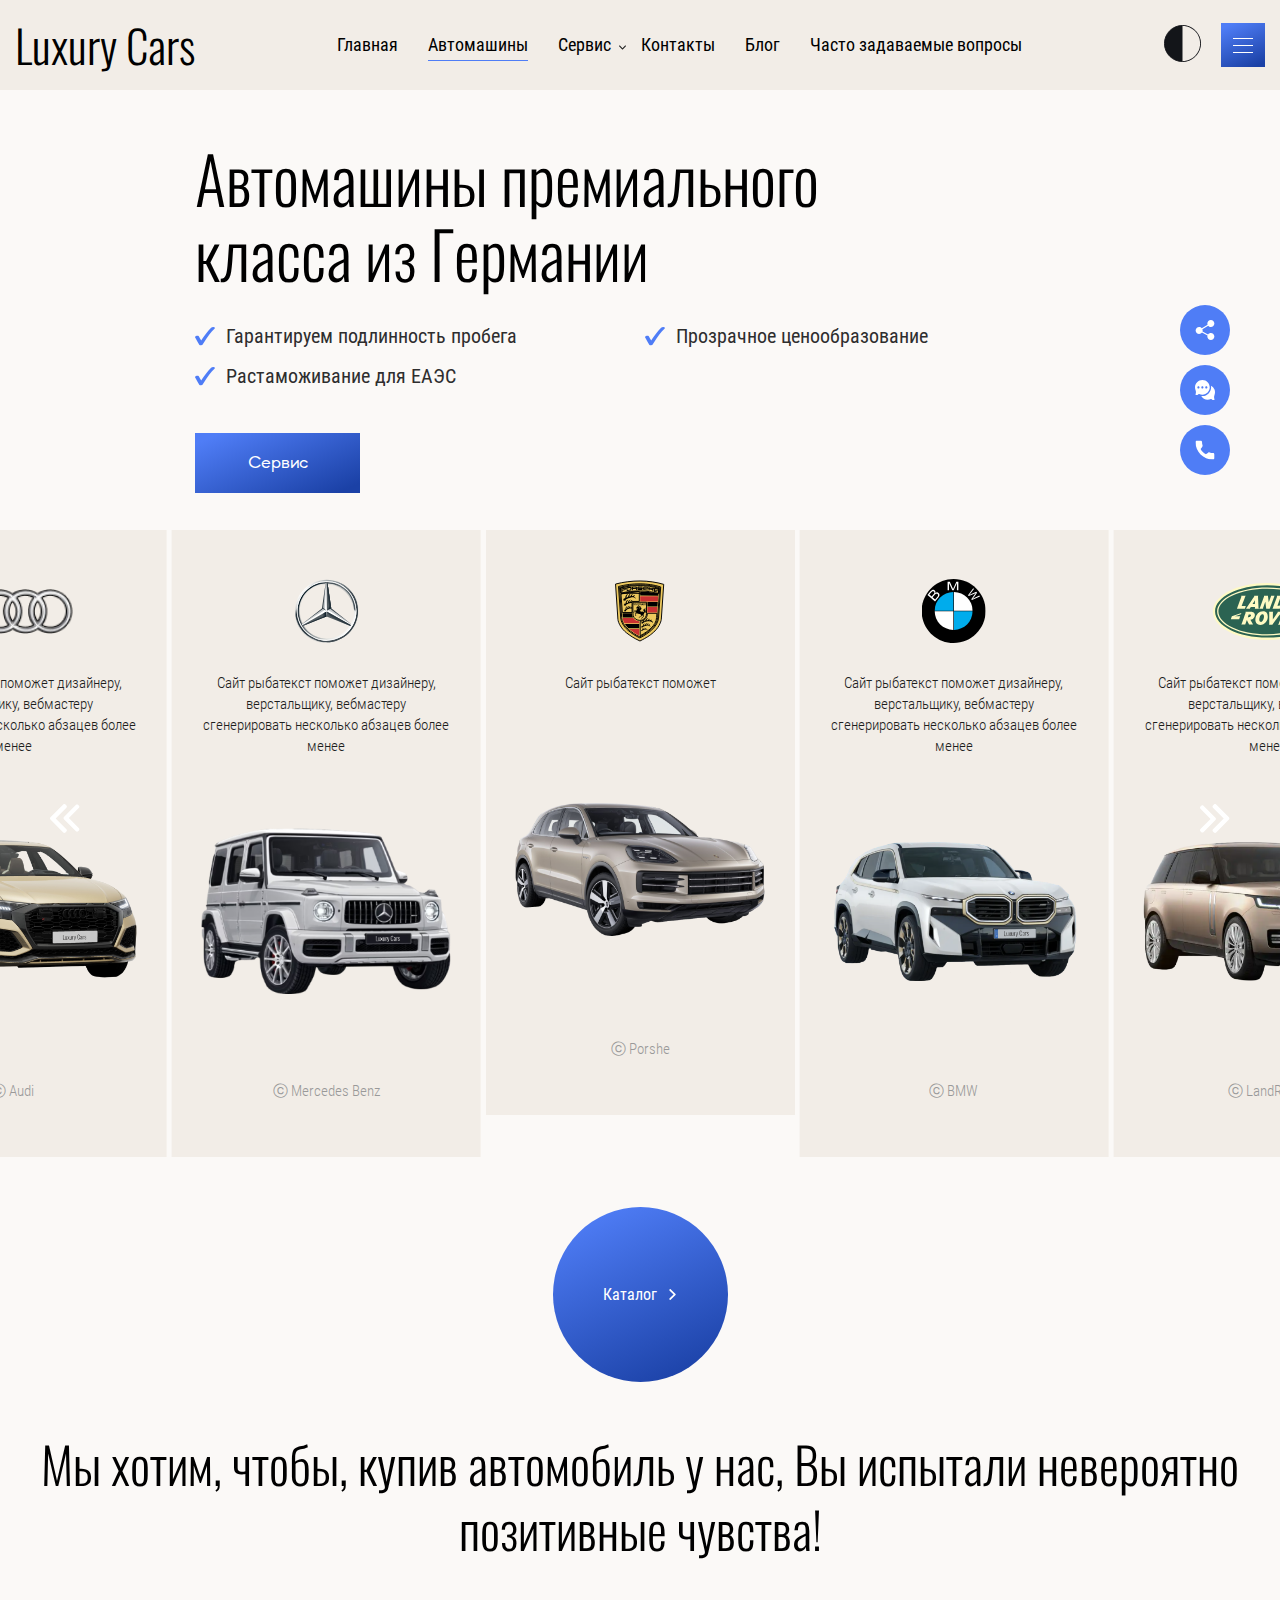
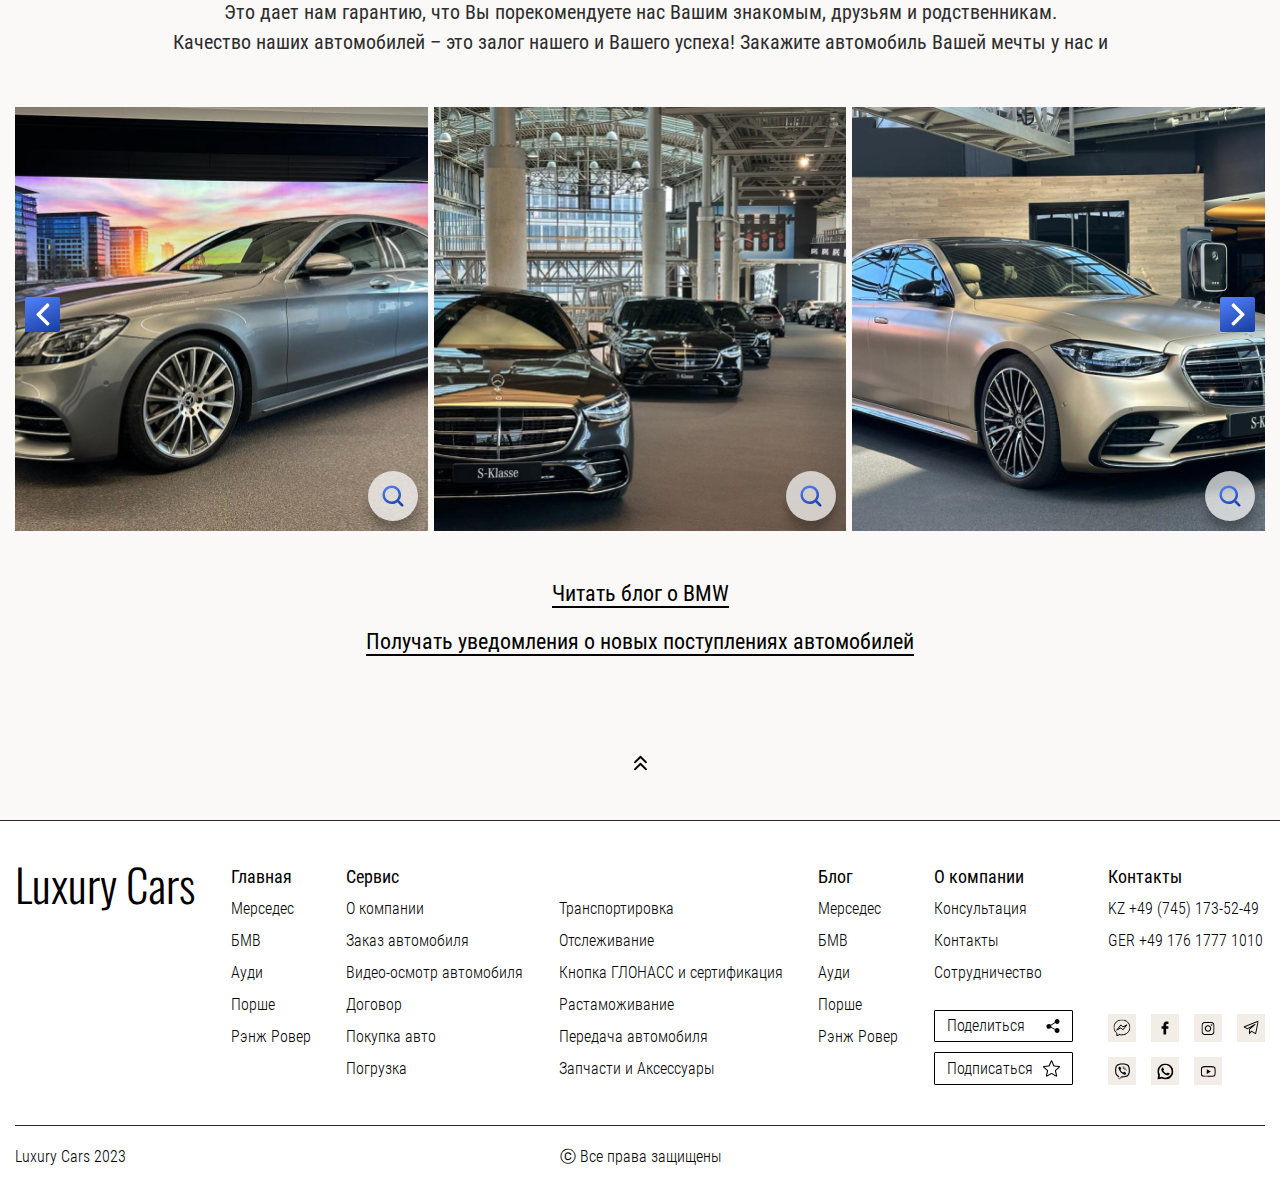
==== commit c073ba4a: "fixed" ====
--- a/index.html
+++ b/index.html
@@ -210,7 +210,7 @@
                   <img class="light-photo" src="img/main/car-2-2-l.png" alt="">
                 </picture>
               </div>
-              <p class="copyright">ⓒPorshe</p>
+              <p class="copyright">ⓒ Porshe</p>
             </a>
             <a class="swiper-slide" href="catalog.html?filter=bmw">
               <div class="slide__mark">
@@ -228,7 +228,7 @@
                   <img class="light-photo" src="img/main/car-1-2-l.png" alt="">
                 </picture>
               </div>
-              <p class="copyright">ⓒBMW</p>
+              <p class="copyright">ⓒ BMW</p>
             </a>
             <a class="swiper-slide" href="catalog.html?filter=landrover">
               <div class="slide__mark">
@@ -246,7 +246,7 @@
                   <img class="light-photo" src="img/main/car-3-2-l.png" alt="">
                 </picture>
               </div>
-              <p class="copyright">ⓒLandRover</p>
+              <p class="copyright">ⓒ LandRover</p>
             </a>
             <a class="swiper-slide" href="catalog.html?filter=audi">
               <div class="slide__mark">
@@ -264,7 +264,7 @@
                   <img class="light-photo" src="img/main/car-4-2-l.png" alt="">
                 </picture>
               </div>
-              <p class="copyright">ⓒAudi</p>
+              <p class="copyright">ⓒ Audi</p>
             </a>
             <a class="swiper-slide" href="catalog.html?filter=mercedes">
               <div class="slide__mark">
@@ -282,7 +282,7 @@
                   <img class="light-photo" src="img/main/car-5-2-l.png" alt="">
                 </picture>
               </div>
-              <p class="copyright">ⓒMercedes Benz</p>
+              <p class="copyright">ⓒ Mercedes Benz</p>
             </a>
           </div>
         </div>
@@ -400,72 +400,74 @@
   </div>
   <!-- ** POPUP ** -->
   <div class="banner__socials">
-    <ul>
-      <li>
-        <button class="li__head">
-          <svg width="14" height="14" viewBox="0 0 14 14" fill="none" xmlns="http://www.w3.org/2000/svg">
-            <path d="M11.1016 9.07812C10.2911 9.07812 9.57685 9.47682 9.12825 10.0831L5.24973 8.09714C5.31412 7.87765 5.35938 7.65018 5.35938 7.41016C5.35938 7.0846 5.29263 6.7751 5.17732 6.49042L9.23636 4.04786C9.68808 4.578 10.352 4.92188 11.1016 4.92188C12.4586 4.92188 13.5625 3.81798 13.5625 2.46094C13.5625 1.10389 12.4586 0 11.1016 0C9.74452 0 8.64062 1.10389 8.64062 2.46094C8.64062 2.77367 8.70502 3.07032 8.81185 3.34573L4.74072 5.79545C4.28939 5.28106 3.635 4.94922 2.89844 4.94922C1.54139 4.94922 0.4375 6.05311 0.4375 7.41016C0.4375 8.7672 1.54139 9.87109 2.89844 9.87109C3.7223 9.87109 4.44858 9.46069 4.89549 8.83734L8.76124 10.8169C8.69004 11.0467 8.64062 11.2861 8.64062 11.5391C8.64062 12.8961 9.74452 14 11.1016 14C12.4586 14 13.5625 12.8961 13.5625 11.5391C13.5625 10.182 12.4586 9.07812 11.1016 9.07812Z"
-            fill="white" />
-          </svg>
-        </button>
-        <div class="li__body">
-          <ul class="ul__socials">
-            <li>
-              <a href="#">
-                <img src="img/icons/messenger.svg" alt="">
-              </a>
-            </li>
-            <li>
-              <a href="#">
-                <img src="img/icons/viber.svg" alt="">
-              </a>
-            </li>
-            <li>
-              <a href="#">
-                <img src="img/icons/telegram.svg" alt="">
-              </a>
-            </li>
-            <li>
-              <a href="#">
-                <img src="img/icons/whatsapp.svg" alt="">
-              </a>
-            </li>
-          </ul>
-        </div>
-      </li>
-      <li>
-        <button class="li__head">
-          <img src="img/icons/chat-white.svg" alt="">
-        </button>
-        <div class="li__body">
-          <ul class="ul__socials">
-            <li>
-              <a href="#">
-                <img src="img/icons/facebook-bd.svg" alt="">
-              </a>
-            </li>
-            <li>
-              <a href="#">
-                <img src="img/icons/instagram-bd.svg" alt="">
-              </a>
-            </li>
-          </ul>
-        </div>
-      </li>
-      <li>
-        <button class="li__head">
-          <img src="img/icons/call.svg" alt="">
-        </button>
-        <div class="li__body">
-          <ul>
-            <li><a href="tel:+49671365234">DE +49 (67) 136-52-34</a>
-            </li>
-            <li><a href="tel:+75765761465">KZ +7 (576) 576-14-65</a>
-            </li>
-          </ul>
-        </div>
-      </li>
-    </ul>
+    <div class="wrapper">
+      <ul>
+        <li>
+          <button class="li__head">
+            <svg width="14" height="14" viewBox="0 0 14 14" fill="none" xmlns="http://www.w3.org/2000/svg">
+              <path d="M11.1016 9.07812C10.2911 9.07812 9.57685 9.47682 9.12825 10.0831L5.24973 8.09714C5.31412 7.87765 5.35938 7.65018 5.35938 7.41016C5.35938 7.0846 5.29263 6.7751 5.17732 6.49042L9.23636 4.04786C9.68808 4.578 10.352 4.92188 11.1016 4.92188C12.4586 4.92188 13.5625 3.81798 13.5625 2.46094C13.5625 1.10389 12.4586 0 11.1016 0C9.74452 0 8.64062 1.10389 8.64062 2.46094C8.64062 2.77367 8.70502 3.07032 8.81185 3.34573L4.74072 5.79545C4.28939 5.28106 3.635 4.94922 2.89844 4.94922C1.54139 4.94922 0.4375 6.05311 0.4375 7.41016C0.4375 8.7672 1.54139 9.87109 2.89844 9.87109C3.7223 9.87109 4.44858 9.46069 4.89549 8.83734L8.76124 10.8169C8.69004 11.0467 8.64062 11.2861 8.64062 11.5391C8.64062 12.8961 9.74452 14 11.1016 14C12.4586 14 13.5625 12.8961 13.5625 11.5391C13.5625 10.182 12.4586 9.07812 11.1016 9.07812Z"
+              fill="white" />
+            </svg>
+          </button>
+          <div class="li__body">
+            <ul class="ul__socials">
+              <li>
+                <a href="#">
+                  <img src="img/icons/messenger.svg" alt="">
+                </a>
+              </li>
+              <li>
+                <a href="#">
+                  <img src="img/icons/viber.svg" alt="">
+                </a>
+              </li>
+              <li>
+                <a href="#">
+                  <img src="img/icons/telegram.svg" alt="">
+                </a>
+              </li>
+              <li>
+                <a href="#">
+                  <img src="img/icons/whatsapp.svg" alt="">
+                </a>
+              </li>
+            </ul>
+          </div>
+        </li>
+        <li>
+          <button class="li__head">
+            <img src="img/icons/chat-white.svg" alt="">
+          </button>
+          <div class="li__body">
+            <ul class="ul__socials">
+              <li>
+                <a href="#">
+                  <img src="img/icons/facebook-bd.svg" alt="">
+                </a>
+              </li>
+              <li>
+                <a href="#">
+                  <img src="img/icons/instagram-bd.svg" alt="">
+                </a>
+              </li>
+            </ul>
+          </div>
+        </li>
+        <li>
+          <button class="li__head">
+            <img src="img/icons/call.svg" alt="">
+          </button>
+          <div class="li__body">
+            <ul>
+              <li><a href="tel:+49671365234">DE +49 (67) 136-52-34</a>
+              </li>
+              <li><a href="tel:+75765761465">KZ +7 (576) 576-14-65</a>
+              </li>
+            </ul>
+          </div>
+        </li>
+      </ul>
+    </div>
   </div>
   <footer class="footer">
     <div class="wrapper">
--- a/css/style.css
+++ b/css/style.css
@@ -266,7 +266,7 @@
   --header-menu-arr-down: url("../img/icons/arr-down-dark.svg") no-repeat;
   --header-bgd: #F2EDE7;
   --header-bgd-scroll: #F2EDE7;
-  --header-bgd-scroll-shadow: none;
+  --header-bgd-scroll-shadow: 0rem 0.625rem 0.625rem #fff;
   --button-border: none;
   --button-bgd: linear-gradient(155.87deg, #4F7DF6 8.49%, #1B41A6 92.59%);
   --button-bgd-radial: linear-gradient(155.87deg, #4F7DF6 8.49%, #1B41A6 92.59%);
@@ -328,7 +328,8 @@
   -webkit-box-shadow: var(--header-bgd-scroll-shadow);
   box-shadow: var(--header-bgd-scroll-shadow);
   z-index: 30;
-  border: var(--header-scroll-border)
+  border-bottom: var(--header-scroll-border);
+  border-top: var(--header-scroll-border)
 }
 @media screen and (max-width:36em){
   body.header_scroll header {
@@ -504,6 +505,9 @@
   -webkit-transform: scaleX(-1);
   -ms-transform: scaleX(-1);
   transform: scaleX(-1)
+}
+.header .theme__button img {
+  width: 2.3125rem
 }
 .header .theme__button .dark-switcher {
   display: var(--display-dark-block)
@@ -771,9 +775,6 @@
   content: "";
   height: 0.4375rem;
   width: 100%;
-  background: -webkit-gradient(linear,left top,left bottom,from(rgba(79,125,246,.2)),to(rgba(79,125,246,.55)));
-  background: -o-linear-gradient(top,rgba(79,125,246,.2) 0,rgba(79,125,246,.55) 100%);
-  background: linear-gradient(180deg,rgba(79,125,246,.2) 0,rgba(79,125,246,.55) 100%);
   -webkit-filter: blur(2px);
   filter: blur(2px);
   display: block;
@@ -1130,14 +1131,35 @@
   width: 100%;
   z-index: 2
 }
+.footer__share .share__head span {
+  -webkit-transition: all .3s ease;
+  -o-transition: all .3s ease;
+  transition: all .3s ease
+}
 .footer__share .share__head img,
 .footer__share .share__head svg {
   -webkit-filter: var(--brightness-1);
   filter: var(--brightness-1)
 }
+.footer__share .share__head path {
+  -webkit-transition: all .3s ease;
+  -o-transition: all .3s ease;
+  transition: all .3s ease
+}
 .footer__share .share__head:hover {
   background: #4f7df6;
   border: 0.0625rem solid #4f7df6
+}
+.footer__share .share__head:hover span {
+  color: #fff
+}
+.footer__share .share__head:hover img,
+.footer__share .share__head:hover svg {
+  -webkit-filter: brightness(1);
+  filter: brightness(1)
+}
+.footer__share .share__head:hover path {
+  fill: #fff
 }
 .footer__share ul {
   display: -webkit-box;
@@ -1574,8 +1596,8 @@
 .popup#popup-email form button {
   background: var(--button-bgd-radial);
   border: 0.0625rem solid var(--c-fff);
-  -webkit-box-shadow: 0 0.375rem 1.875rem #4f7df6;
-  box-shadow: 0 0.375rem 1.875rem #4f7df6;
+  -webkit-box-shadow: var(--header-button-shadow);
+  box-shadow: var(--header-button-shadow);
   -webkit-backdrop-filter: blur(5px);
   backdrop-filter: blur(5px);
   border-radius: 50%;
@@ -2045,7 +2067,7 @@
   display: var(--display-dark-block)
 }
 .banner {
-  margin-top: 3.8125rem
+  margin-top: 3.125rem
 }
 .banner .wrapper {
   display: -webkit-box;
@@ -2060,7 +2082,7 @@
 }
 .banner .btn {
   width: 100%;
-  max-width: 10.9375rem;
+  max-width: 10.3125rem;
   text-align: center
 }
 .banner__bottom {
@@ -2102,18 +2124,21 @@
   transform: scale(.95)
 }
 .banner__bottom .link {
+  margin: 0 auto;
   font-weight: 400;
   font-size: 1.375rem;
   line-height: 1.5625rem;
   text-align: center;
-  -webkit-text-decoration-line: underline;
-  text-decoration-line: underline;
   color: var(--c-fff);
   margin-bottom: 1.3125rem;
-  display: block
+  display: block;
+  width: -webkit-fit-content;
+  width: -moz-fit-content;
+  width: fit-content;
+  border-bottom: 0.125rem solid var(--c-fff)
 }
 .banner__bottom .link:hover {
-  color: #4f7df6
+  border-color: #4f7df6
 }
 .banner ul {
   display: -webkit-box;
@@ -2161,9 +2186,20 @@
 .banner__socials {
   margin-top: auto;
   position: fixed;
-  bottom: 3.125rem;
+  top: 19.0625rem;
+  width: 100%;
   right: 3.125rem;
-  z-index: 50
+  z-index: 50;
+  pointer-events: none
+}
+.banner__socials .wrapper {
+  padding-right: 0;
+  display: -webkit-box;
+  display: -ms-flexbox;
+  display: flex
+}
+.banner__socials ul {
+  margin-left: auto
 }
 .banner__socials .li__head {
   background: var(--button-bgd-radial-another);
@@ -2281,7 +2317,8 @@
 }
 .banner__socials li {
   margin-bottom: 0.625rem;
-  position: relative
+  position: relative;
+  pointer-events: all
 }
 .banner__socials li.li_active .li__body {
   opacity: 1;
@@ -2376,6 +2413,9 @@
 @media screen and (max-width:36em){
   .banner {
     margin-top: 1.5rem
+  }
+  .banner ul {
+    margin-bottom: 0.625rem
   }
   .banner ul li {
     font-size: 1rem;
@@ -2523,8 +2563,17 @@
   }
 }
 .slider {
-  margin-top: 5rem;
+  margin-top: 2.3125rem;
   position: relative
+}
+.slider__inner {
+  opacity: 0;
+  -webkit-transition: all .3s ease;
+  -o-transition: all .3s ease;
+  transition: all .3s ease
+}
+.slider__inner_show {
+  opacity: 1
 }
 .slider .swiper-button-next,
 .slider .swiper-button-prev {
@@ -2597,8 +2646,8 @@
   display: var(--display-dark-none)
 }
 .slider .swiper-slide:hover {
-  -webkit-box-shadow: 0 0.9375rem 2.5rem rgba(0,0,0,.7);
-  box-shadow: 0 0.9375rem 2.5rem rgba(0,0,0,.7);
+  -webkit-box-shadow: 0 0.4375rem 0.9375rem rgba(0,0,0,.7);
+  box-shadow: 0 0.4375rem 0.9375rem rgba(0,0,0,.7);
   z-index: 22
 }
 .slider h2 {
@@ -2660,6 +2709,10 @@
 @media screen and (max-width:36em){
   .slider {
     margin-top: 1.25rem
+  }
+  .slider .swiper-slide:hover {
+    -webkit-box-shadow: none;
+    box-shadow: none
   }
   .slider-photos .image {
     position: relative
@@ -3718,18 +3771,54 @@
   margin-bottom: 0
 }
 .service__item .item__photo {
-  max-height: 33.9375rem;
   padding-left: 5.5rem;
   padding-top: 3.125rem;
   padding-bottom: 3.125rem;
   width: 50%;
-  position: relative
+  position: relative;
+  z-index: 2
+}
+.service__item .item__photo .swiper-button-next {
+  right: 0
+}
+.service__item .item__photo .swiper-button-prev {
+  left: 0
+}
+.service__item .item__photo .swiper-button-next,
+.service__item .item__photo .swiper-button-prev {
+  background: rgba(255,255,255,.15);
+  -webkit-backdrop-filter: blur(5px);
+  backdrop-filter: blur(5px);
+  border-radius: 0.125rem;
+  width: 2.1875rem;
+  height: 2.1875rem
+}
+.service__item .item__photo .swiper-button-next:after,
+.service__item .item__photo .swiper-button-prev:after {
+  display: none
+}
+.service__item .item__photo .swiper-button-next img,
+.service__item .item__photo .swiper-button-prev img {
+  -webkit-filter: var(--brightness-1);
+  filter: var(--brightness-1);
+  width: 1.1875rem;
+  height: 1.1875rem
+}
+.service__item .item__photo .slider-nav {
+  padding-left: 0.625rem;
+  padding-right: 0.625rem;
+  margin-left: -10px;
+  margin-right: -10px
+}
+.service__item .item__photo .slider-for {
+  margin-bottom: 1.0625rem
 }
 .service__item .item__photo img {
   width: 100%;
   height: 100%;
   -o-object-fit: cover;
-  object-fit: cover
+  object-fit: cover;
+  max-height: 33.9375rem
 }
 .service__item:first-child .item__photo {
   padding-top: 0
@@ -3798,11 +3887,13 @@
   }
   .service__item .item__photo {
     width: 100%;
-    max-height: 100%;
-    height: 34.375rem;
     padding-left: 0;
     padding-bottom: 1.5625rem;
     padding-top: 1.5625rem
+  }
+  .service__item .item__photo img {
+    max-height: 34.375rem;
+    height: 100%
   }
   .service__item .item__text {
     width: 100%;
@@ -3821,12 +3912,26 @@
   .service__inner {
     margin-top: 3.125rem
   }
+  .service__item .item__photo .slider-nav .swiper-button-next img,
+  .service__item .item__photo .slider-nav .swiper-button-prev img {
+    width: 1.125rem;
+    height: 1.125rem
+  }
+  .service__item .item__photo .slider-nav img {
+    height: 6.875rem
+  }
+  .service__item .item__photo .slider-for {
+    margin-bottom: 0.8125rem
+  }
   .service__item .item__photo,
   .service__item:nth-child(2n+2) .item__photo {
-    height: 12.9375rem;
     padding-top: 0.5rem;
     padding-bottom: 0.5rem;
     padding-right: 0
+  }
+  .service__item .item__photo img,
+  .service__item:nth-child(2n+2) .item__photo img {
+    max-height: 12.9375rem
   }
   .service__item:last-child .item__text {
     padding-bottom: 0
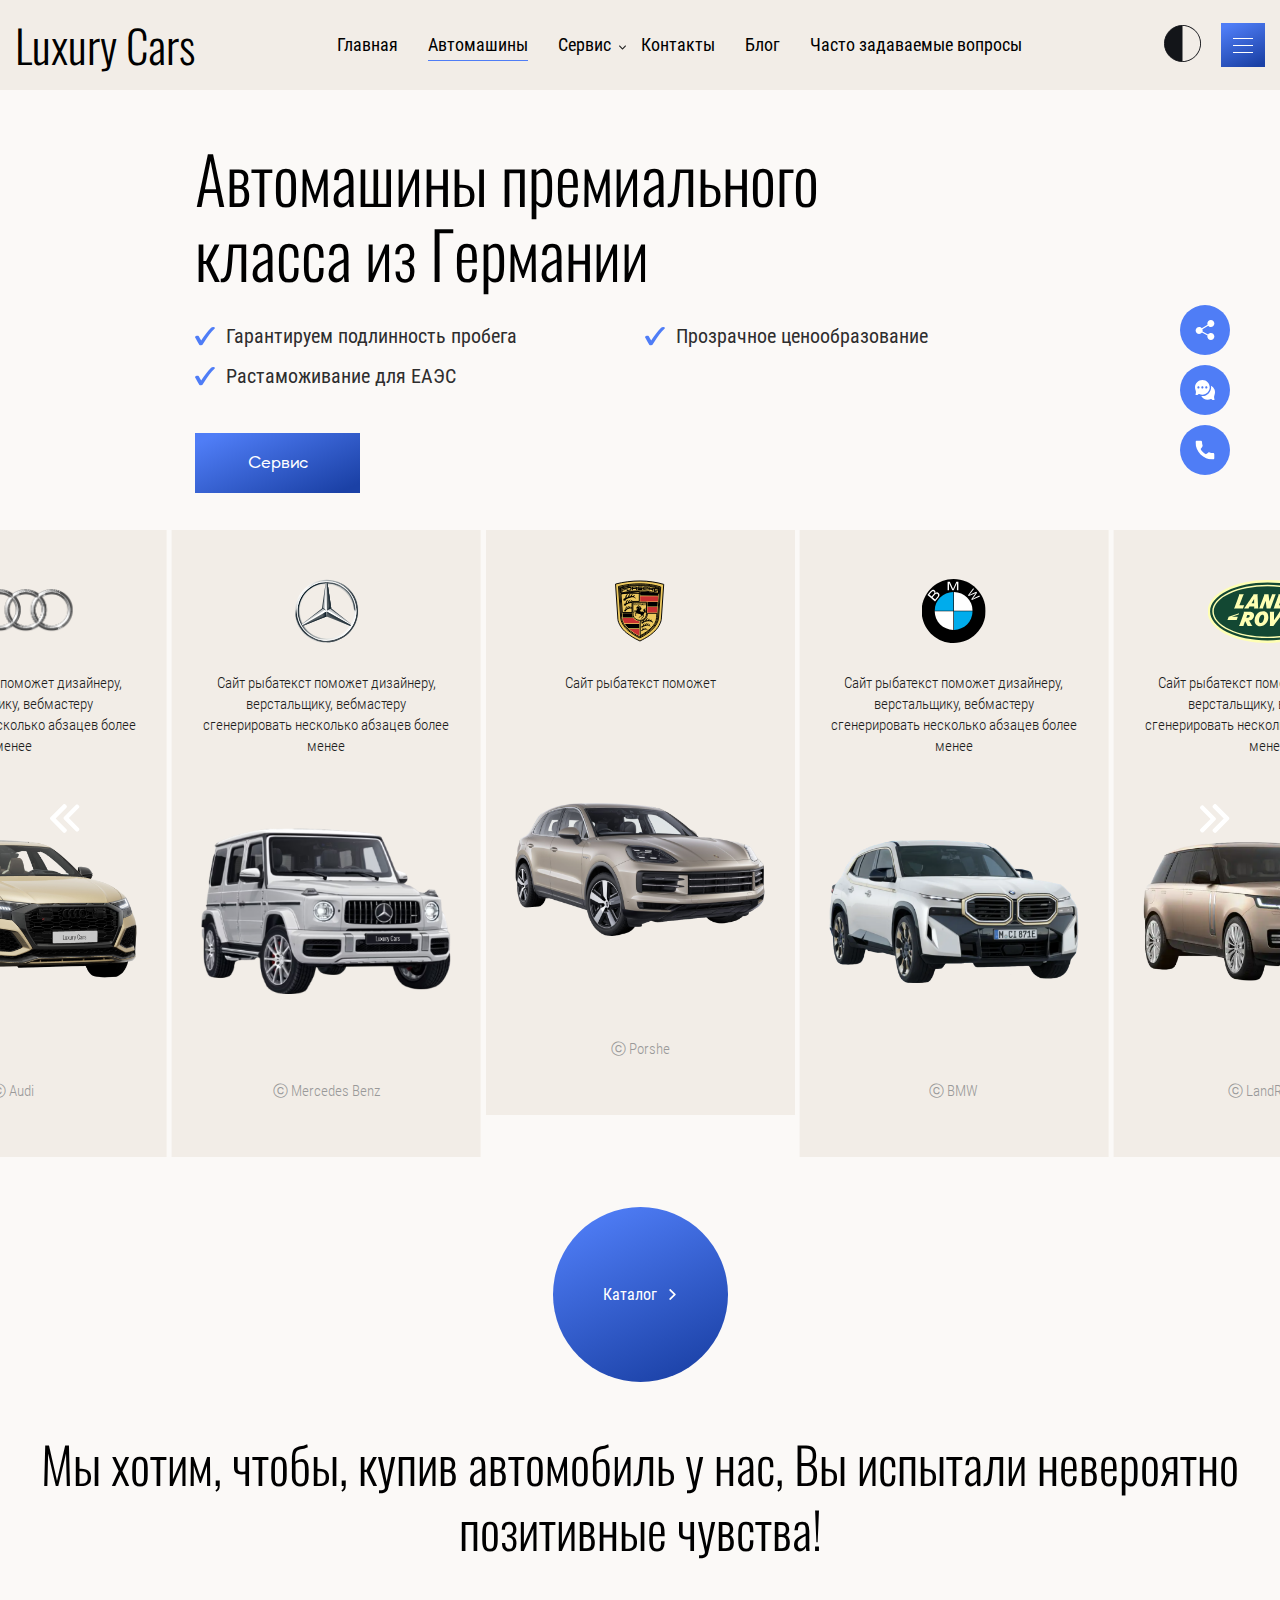
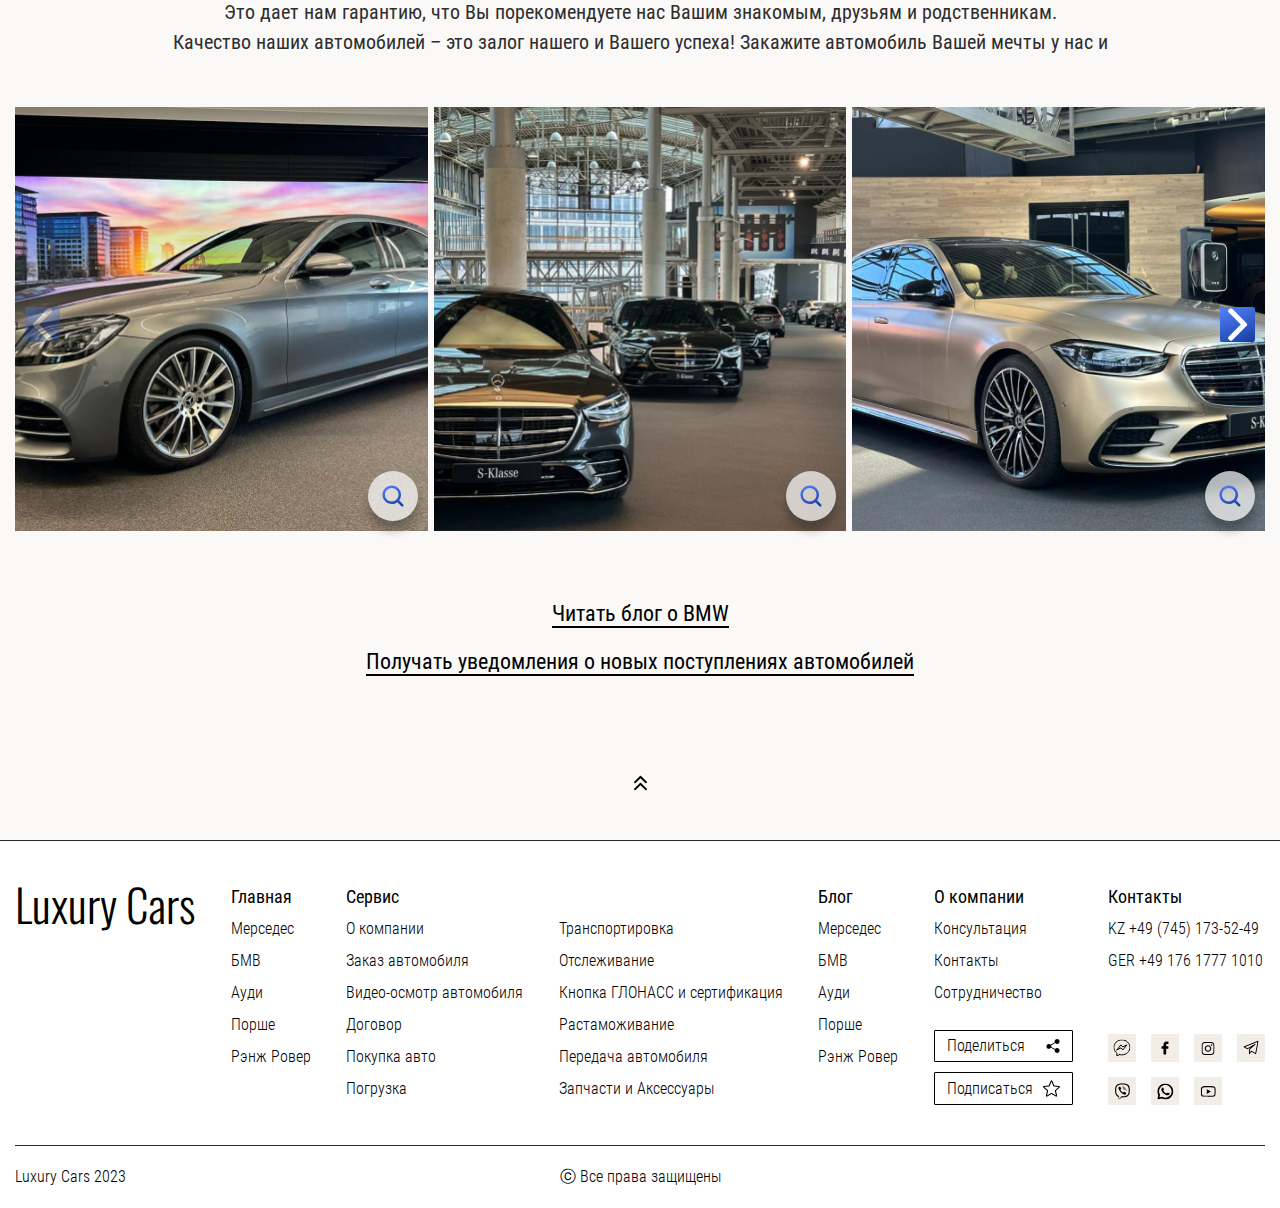
==== commit 3208c9e5: "fixed" ====
--- a/index.html
+++ b/index.html
@@ -7,7 +7,7 @@
   <meta name="viewport" content="width=device-width, initial-scale=1, maximum-scale=1">
   <meta name="description" content="Website">
   <meta name="keywords" content="Website">
-  <link rel="stylesheet" href="https://cdn.jsdelivr.net/npm/swiper@8/swiper-bundle.min.css">
+  <link rel="stylesheet" href="https://unpkg.com/swiper/swiper-bundle.min.css">
   <link rel="stylesheet" href="fonts/oswald/stylesheet.css">
   <link rel="stylesheet" href="fonts/roboto/stylesheet.css">
   <link rel="stylesheet" href="fonts/mazzard/stylesheet.css">
@@ -251,7 +251,7 @@
             <a class="swiper-slide" href="catalog.html?filter=audi">
               <div class="slide__mark">
                 <img class="dark-photo" src="img/cars-marks/audi.svg" alt="">
-                <img class="light-photo" src="img/cars-marks/audi-light.png" alt="">
+                <img class="light-photo" src="img/cars-marks/audi-light.webp" alt="">
               </div>
               <p>Сайт рыбатекст поможет дизайнеру, верстальщику, вебмастеру сгенерировать несколько абзацев более менее</p>
               <div class="slide__photo">
@@ -295,7 +295,41 @@
         <h2>Мы хотим, чтобы, купив автомобиль у нас, Вы испытали невероятно позитивные чувства!</h2>
         <p>Это дает нам гарантию, что Вы порекомендуете нас Вашим знакомым, друзьям и родственникам.
           <br>Качество наших автомобилей – это залог нашего и Вашего успеха! Закажите автомобиль Вашей мечты у нас и</p>
-        <div class="slider-photos swiper">
+        <div class="slider-photos-slider swiper">
+          <div class="swiper-wrapper">
+            <div class="swiper-slide">
+              <div class="image">
+                <img class="zoomable" src="img/main-photos/photo-slide-1.jpg" alt="">
+              </div>
+              <div class="button-lupa">
+                <img src="img/icons/lupa.svg" alt="">
+              </div>
+            </div>
+            <div class="swiper-slide">
+              <div class="image">
+                <img class="zoomable" src="img/main-photos/photo-slide-2.jpg" alt="">
+              </div>
+              <div class="button-lupa">
+                <img src="img/icons/lupa.svg" alt="">
+              </div>
+            </div>
+            <div class="swiper-slide">
+              <div class="image">
+                <img class="zoomable" src="img/main-photos/photo-slide-3.jpg" alt="">
+              </div>
+              <div class="button-lupa">
+                <img src="img/icons/lupa.svg" alt="">
+              </div>
+            </div>
+            <div class="swiper-slide">
+              <div class="image">
+                <img class="zoomable" src="img/main-photos/photo-slide-1.jpg" alt="">
+              </div>
+              <div class="button-lupa">
+                <img src="img/icons/lupa.svg" alt="">
+              </div>
+            </div>
+          </div>
           <div class="swiper-button-prev">
             <svg width="24" height="23" viewBox="0 0 24 23" fill="none" xmlns="http://www.w3.org/2000/svg">
               <path d="M5.72336 10.6306L15.635 0.719099C15.8643 0.489673 16.1703 0.363281 16.4966 0.363281C16.8229 0.363281 17.1289 0.489673 17.3581 0.719099L18.0881 1.44884C18.563 1.92435 18.563 2.69719 18.0881 3.17198L9.76502 11.495L18.0973 19.8273C18.3266 20.0567 18.4531 20.3626 18.4531 20.6887C18.4531 21.0152 18.3266 21.321 18.0973 21.5506L17.3674 22.2802C17.138 22.5096 16.8321 22.636 16.5058 22.636C16.1795 22.636 15.8735 22.5096 15.6442 22.2802L5.72336 12.3597C5.49358 12.1295 5.36737 11.8222 5.36809 11.4956C5.36737 11.1676 5.49358 10.8605 5.72336 10.6306Z"
@@ -308,40 +342,8 @@
               fill="white" />
             </svg>
           </div>
-          <div class="swiper-wrapper">
-            <div class="swiper-slide">
-              <div class="image">
-                <img class="zoomable" src="img/main-photos/photo-slide-1.jpg" alt="">
-              </div>
-              <div class="button-lupa">
-                <img src="img/icons/lupa.svg" alt="">
-              </div>
-            </div>
-            <div class="swiper-slide">
-              <div class="image">
-                <img class="zoomable" src="img/main-photos/photo-slide-2.jpg" alt="">
-              </div>
-              <div class="button-lupa">
-                <img src="img/icons/lupa.svg" alt="">
-              </div>
-            </div>
-            <div class="swiper-slide">
-              <div class="image">
-                <img class="zoomable" src="img/main-photos/photo-slide-3.jpg" alt="">
-              </div>
-              <div class="button-lupa">
-                <img src="img/icons/lupa.svg" alt="">
-              </div>
-            </div>
-            <div class="swiper-slide">
-              <div class="image">
-                <img class="zoomable" src="img/main-photos/photo-slide-1.jpg" alt="">
-              </div>
-              <div class="button-lupa">
-                <img src="img/icons/lupa.svg" alt="">
-              </div>
-            </div>
-          </div>
+          <div class="swiper-pagination"></div>
+          <div class="swiper-scrollbar"></div>
         </div>
       </div>
     </section>
@@ -707,7 +709,7 @@
   <!-- zoom JS -->
   <script src="js/zoom.min.js"></script>
   <!-- main JS -->
-  <script src="js/app.min.js"></script>
+  <script src="js/main.js"></script>
 </body>
 
 </html>--- a/css/style.css
+++ b/css/style.css
@@ -238,6 +238,9 @@
   --pagination-arr-border-color: #fff;
   --pagination-active-num-color: #fff;
   --slider-arrow-bgd: rgba(255, 255, 255, 0.15);
+  --slider-big-photo: #181818;
+  --form-input-border: 0.0625rem solid #414447;
+  --arrow-down-blog-svg: #fff;
   --brightness-1: brightness(1)
 }
 :root[theme=light] {
@@ -284,13 +287,16 @@
   --display-dark-block: none;
   --display-dark-flex: none;
   --single-mini-info-bgd: #F2EDE7;
-  --single-mini-info-car-shadow: 0rem 0.625rem 1.5625rem rgba(112, 112, 112, 0.4);
+  --single-mini-info-car-shadow: 0rem 0.625rem 0.625rem 0rem rgba(112, 112, 112, 0.4);
   --pagination-nums-bgd: #F2EDE7;
   --pagination-arr-bgd: #4F7DF6;
   --pagination-arr-shadow: none;
   --pagination-arr-border-color: #4274FA;
   --pagination-active-num-color: #fff;
   --slider-arrow-bgd: linear-gradient(155.87deg, #4F7DF6 8.49%, #1B41A6 92.59%);
+  --slider-big-photo: linear-gradient(155.87deg, #4F7DF6 8.49%, #1B41A6 92.59%);
+  --form-input-border: 0.0625rem solid transparent;
+  --arrow-down-blog-svg: #4F7DF6;
   --brightness-1: brightness(0)
 }
 * {
@@ -479,6 +485,9 @@
   transition: all .3s ease;
   top: -100px;
   background: var(--header-bgd)
+}
+header.open_menu {
+  z-index: 41!important
 }
 @media screen and (max-width:36em){
   header {
@@ -1937,6 +1946,11 @@
     font-size: 2.1875rem;
     line-height: 2.5625rem
   }
+  .slider-cars .swiper-slide:hover {
+    -webkit-transform: scale(1);
+    -ms-transform: scale(1);
+    transform: scale(1)
+  }
   .slider-cars .slide__text {
     padding: 0.625rem 0.75rem
   }
@@ -1954,6 +1968,10 @@
   .slider-cars .swiper-button-next img,
   .slider-cars .swiper-button-prev img {
     width: 1rem
+  }
+  .slider-cars .swiper-button-next,
+  .slider-cars .swiper-button-prev {
+    background: var(--slider-arrow-bgd)!important
   }
 }
 .policy {
@@ -2452,7 +2470,12 @@
     max-width: 20rem;
     margin-left: auto;
     margin-right: auto;
-    margin-bottom: 1.25rem
+    margin-bottom: 1.25rem;
+    border: none;
+    text-decoration: underline
+  }
+  .banner__bottom .link:hover {
+    color: inherit
   }
 }
 .slider-photos h2 {
@@ -2474,6 +2497,17 @@
   text-align: center;
   color: var(--с-F2F2F2);
   margin-bottom: 3.125rem
+}
+.slider-photos-slider {
+  padding-bottom: 1.25rem
+}
+.slider-photos .swiper-scrollbar {
+  display: none;
+  background: var(--social-footer-bgd);
+  height: 0.3125rem
+}
+.slider-photos .swiper-scrollbar-drag {
+  background: #4f7df6
 }
 .slider-photos .swiper-button-next.swiper-button-disabled,
 .slider-photos .swiper-button-prev.swiper-button-disabled {
@@ -2534,6 +2568,11 @@
   -o-transition: all .3s ease;
   transition: all .3s ease
 }
+@media screen and (max-width:48em){
+  .slider-photos .swiper-scrollbar {
+    display: block
+  }
+}
 @media screen and (max-width:36em){
   .slider-photos p {
     font-size: 0.875rem;
@@ -2605,6 +2644,10 @@
   -ms-flex-align: center;
   align-items: center
 }
+.slider .slide__photo img {
+  height: 13.75rem;
+  width: 100%
+}
 .slider .slide__photo:hover .slide__image {
   opacity: 0
 }
@@ -2813,7 +2856,7 @@
   padding: 0.625rem 1.875rem;
   background: var(--filter-button);
   border: 0.0625rem solid var(--c-fff);
-  min-height: 4.0625rem;
+  height: 4.0625rem;
   display: -webkit-box;
   display: -ms-flexbox;
   display: flex;
@@ -3982,6 +4025,12 @@
     margin-bottom: 0
   }
 }
+.blog-page .arrow-down {
+  text-align: center
+}
+.blog-page .arrow-down path {
+  fill: var(--arrow-down-blog-svg)
+}
 .blog-page .catalog__pagination {
   margin-top: 5rem
 }
@@ -4013,7 +4062,7 @@
   margin-bottom: 2.5rem
 }
 .blog-page .service button {
-  background: var(--button-bgd-radial);
+  background: var(--button-bgd-radial-another);
   border: 0.0625rem solid #fff;
   -webkit-backdrop-filter: blur(5px);
   backdrop-filter: blur(5px);
@@ -4068,6 +4117,9 @@
   .blog-page .catalog__pagination {
     margin-top: 2.0625rem
   }
+  .blog-page .service {
+    margin-top: 0
+  }
   .blog-page time {
     font-size: 0.8125rem;
     line-height: 1.5625rem;
@@ -4194,7 +4246,7 @@
 .faq__form input,
 .faq__form textarea {
   background: var(--c-121418);
-  border: 0.0625rem solid #414447;
+  border: var(--form-input-border);
   border-radius: 0.1875rem;
   margin-bottom: 0.9375rem;
   width: 100%;
@@ -4448,7 +4500,7 @@
 .contacts button {
   margin: 0 auto;
   background: var(--button-bgd-radial);
-  border: 0.0625rem solid var(--c-fff);
+  border: var(--header-scroll-border);
   -webkit-box-shadow: var(--header-button-shadow);
   box-shadow: var(--header-button-shadow);
   -webkit-backdrop-filter: blur(5px);
@@ -4760,7 +4812,7 @@
   color: #fff
 }
 .single-blog {
-  margin-top: 6.1875rem;
+  margin-top: 2.5rem;
   margin-bottom: 3.125rem
 }
 .single-blog ol {
@@ -4983,6 +5035,9 @@
   }
 }
 @media screen and (max-width:48em){
+  .single-blog {
+    margin-top: 0.625rem
+  }
   .single-blog__navigation .btn {
     padding: 0.625rem 1.25rem
   }
@@ -5137,7 +5192,7 @@
 .single .swiper-button-prev {
   width: 2.1875rem;
   height: 2.1875rem;
-  background: var(--slider-arrow-bgd);
+  background: rgba(255,255,255,.15);
   -webkit-backdrop-filter: blur(5px);
   backdrop-filter: blur(5px);
   border-radius: 0.125rem;
@@ -5296,9 +5351,6 @@
 }
 .single__top .top__navigate a:before {
   content: "";
-  background: -webkit-gradient(linear,left top,left bottom,from(rgba(79,125,246,.15)),to(rgba(79,125,246,.75)));
-  background: -o-linear-gradient(top,rgba(79,125,246,.15) 0,rgba(79,125,246,.75) 100%);
-  background: linear-gradient(180deg,rgba(79,125,246,.15) 0,rgba(79,125,246,.75) 100%);
   width: 100%;
   height: 0.8125rem;
   -webkit-filter: blur(2px);
@@ -5336,6 +5388,12 @@
 .single__main .slider__big {
   position: relative
 }
+.single__main .swiper-button-next {
+  margin-right: 0
+}
+.single__main .swiper-button-prev {
+  margin-left: 0
+}
 .single__main .main__slider {
   max-width: 55.1875rem;
   width: 100%
@@ -5374,7 +5432,7 @@
 }
 .single__main .open-big-photo {
   padding: 0.75rem;
-  background: #181818;
+  background: var(--slider-big-photo);
   border-radius: 0.125rem;
   position: absolute;
   bottom: 1.1875rem;
@@ -5404,7 +5462,7 @@
   height: 0.0625rem;
   width: 100%;
   border: none;
-  margin: 1.5625rem 0
+  margin: 1.9375rem 0
 }
 .single__main .main__info {
   width: 100%;
@@ -5420,8 +5478,8 @@
   align-items: center
 }
 .single__main .info__buttons button {
-  background: var(--button-bgd-radial);
-  border: 0.0625rem solid var(--c-fff);
+  background: var(--button-bgd-radial-another);
+  border: var(--button-border);
   -webkit-box-shadow: var(--header-button-shadow);
   box-shadow: var(--header-button-shadow);
   -webkit-backdrop-filter: blur(5px);
@@ -5576,7 +5634,7 @@
 .single__main .info__bottom .select__head,
 .single__main .info__bottom button {
   background: var(--button-bgd);
-  border: 0.0625rem solid var(--c-fff);
+  border: var(--header-scroll-border);
   max-width: 13.375rem;
   width: 100%;
   font-size: 1.125rem;
@@ -5628,7 +5686,7 @@
 }
 .single__main .info__bottom .select__body {
   background: var(--c-181818);
-  border: 0.0625rem solid var(--c-fff);
+  border: var(--header-scroll-border);
   padding: 0.875rem;
   position: absolute;
   top: calc(100% + 0rem);
@@ -5653,8 +5711,8 @@
   margin-bottom: 0
 }
 .single__main .info__bottom .select__body .icon {
-  background: var(--button-bgd-radial);
-  border: 0.0625rem solid var(--c-fff);
+  background: var(--button-bgd-radial-another);
+  border: var(--button-border);
   -webkit-box-shadow: var(--header-button-shadow);
   box-shadow: var(--header-button-shadow);
   -webkit-backdrop-filter: blur(5px);
@@ -5787,6 +5845,10 @@
 .single__params .params__block_comment button {
   margin-top: 0.6875rem
 }
+.single__params .params__block p {
+  font-weight: 200;
+  color: var(--c-dbdbdb)
+}
 .single__params .params__block_without-underline {
   border: none;
   margin-bottom: -40px;
@@ -6080,12 +6142,12 @@
   -ms-flex-pack: justify;
   justify-content: space-between;
   position: fixed;
-  z-index: 30;
+  z-index: 40;
   left: 0;
   top: -100px;
   width: 100%;
   background: var(--header-bgd);
-  border-bottom: 0.0625rem solid var(--c-fff);
+  border-bottom: var(--header-scroll-border);
   -webkit-box-shadow: var(--single-mini-info-car-shadow);
   box-shadow: var(--single-mini-info-car-shadow);
   opacity: 0;
@@ -6145,9 +6207,9 @@
 }
 .single .scroll-block__info button {
   background: var(--button-bgd-radial);
-  border: 0.0625rem solid var(--c-fff);
-  -webkit-box-shadow: 0 0.375rem 1.875rem #4f7df6;
-  box-shadow: 0 0.375rem 1.875rem #4f7df6;
+  border: var(--header-scroll-border);
+  -webkit-box-shadow: var(--header-button-shadow);
+  box-shadow: var(--header-button-shadow);
   -webkit-backdrop-filter: blur(5px);
   backdrop-filter: blur(5px);
   border-radius: 9.375rem;
@@ -6244,7 +6306,10 @@
 }
 @media screen and (max-width:36em){
   .single .scroll-block_active {
-    top: 5rem
+    top: 4.0625rem
+  }
+  .single__main .info__general .icon {
+    background: var(--c-181818)
   }
 }
 .single-description ol {
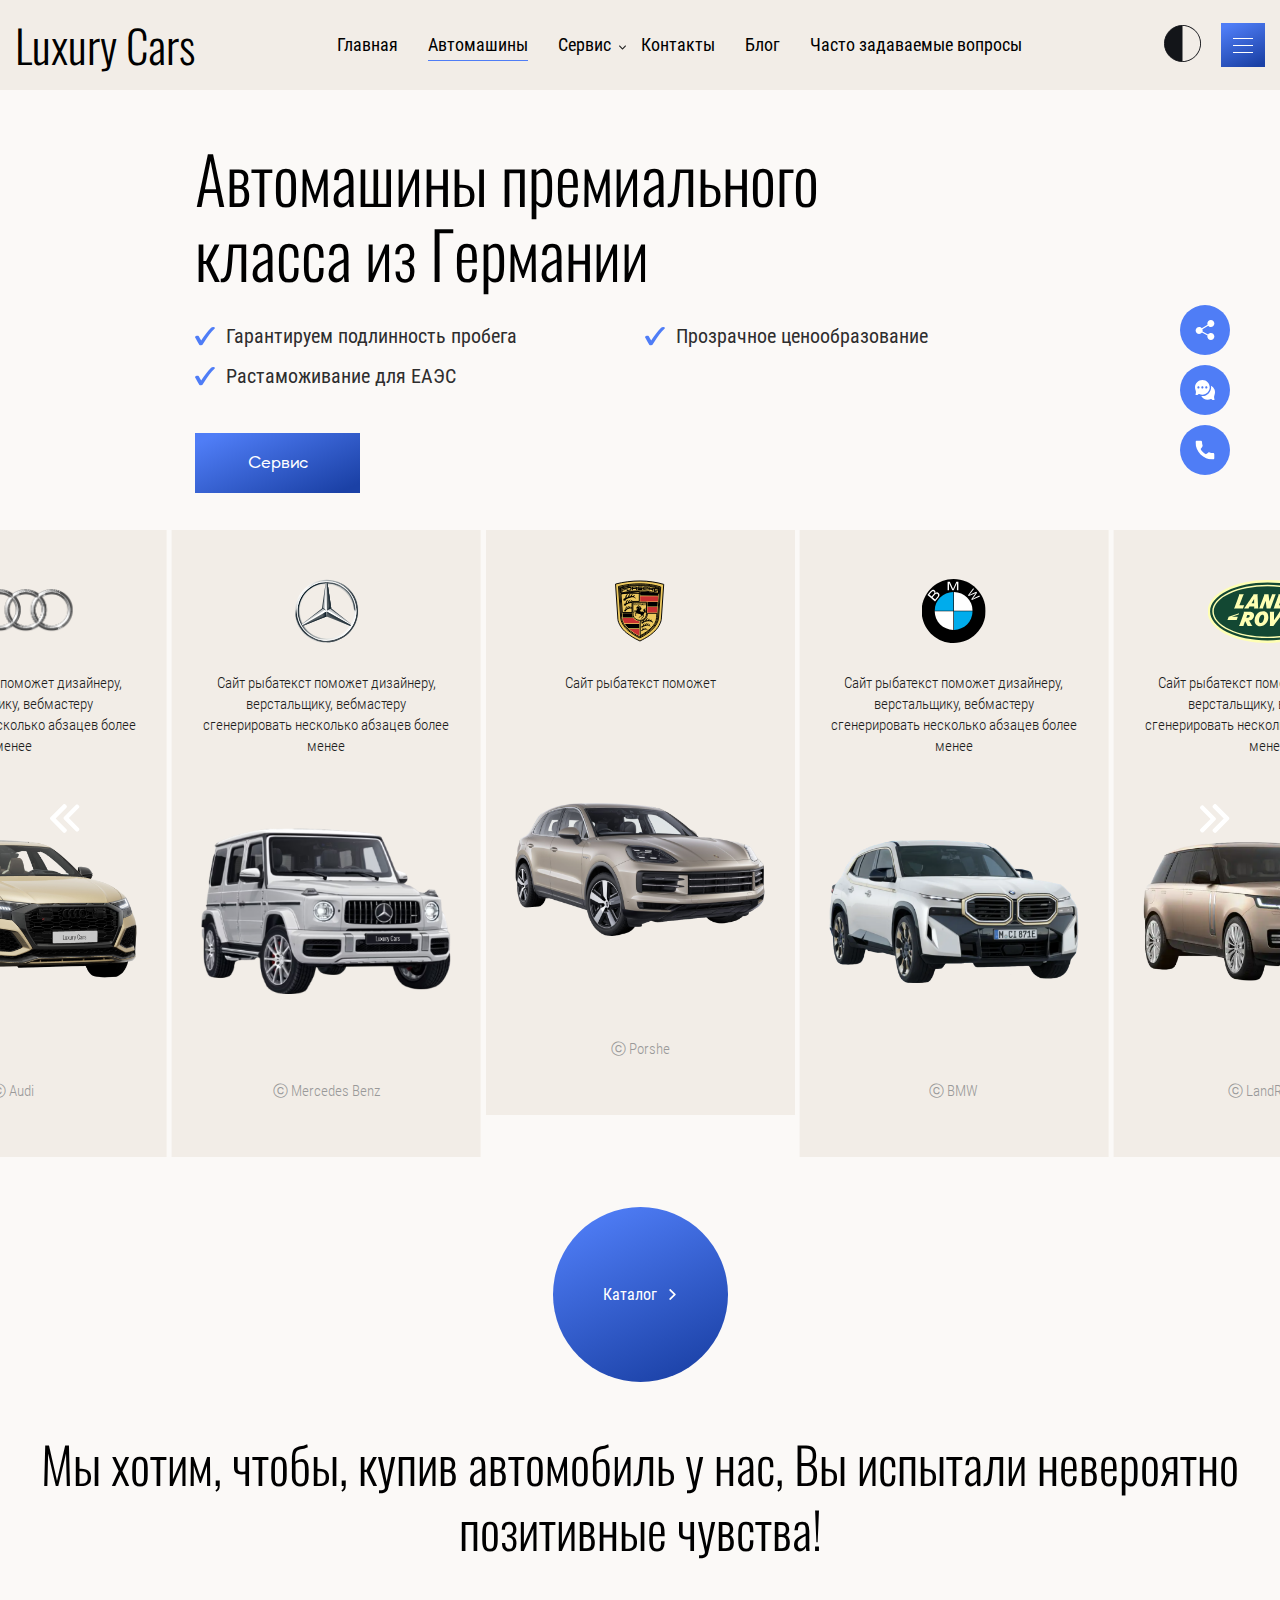
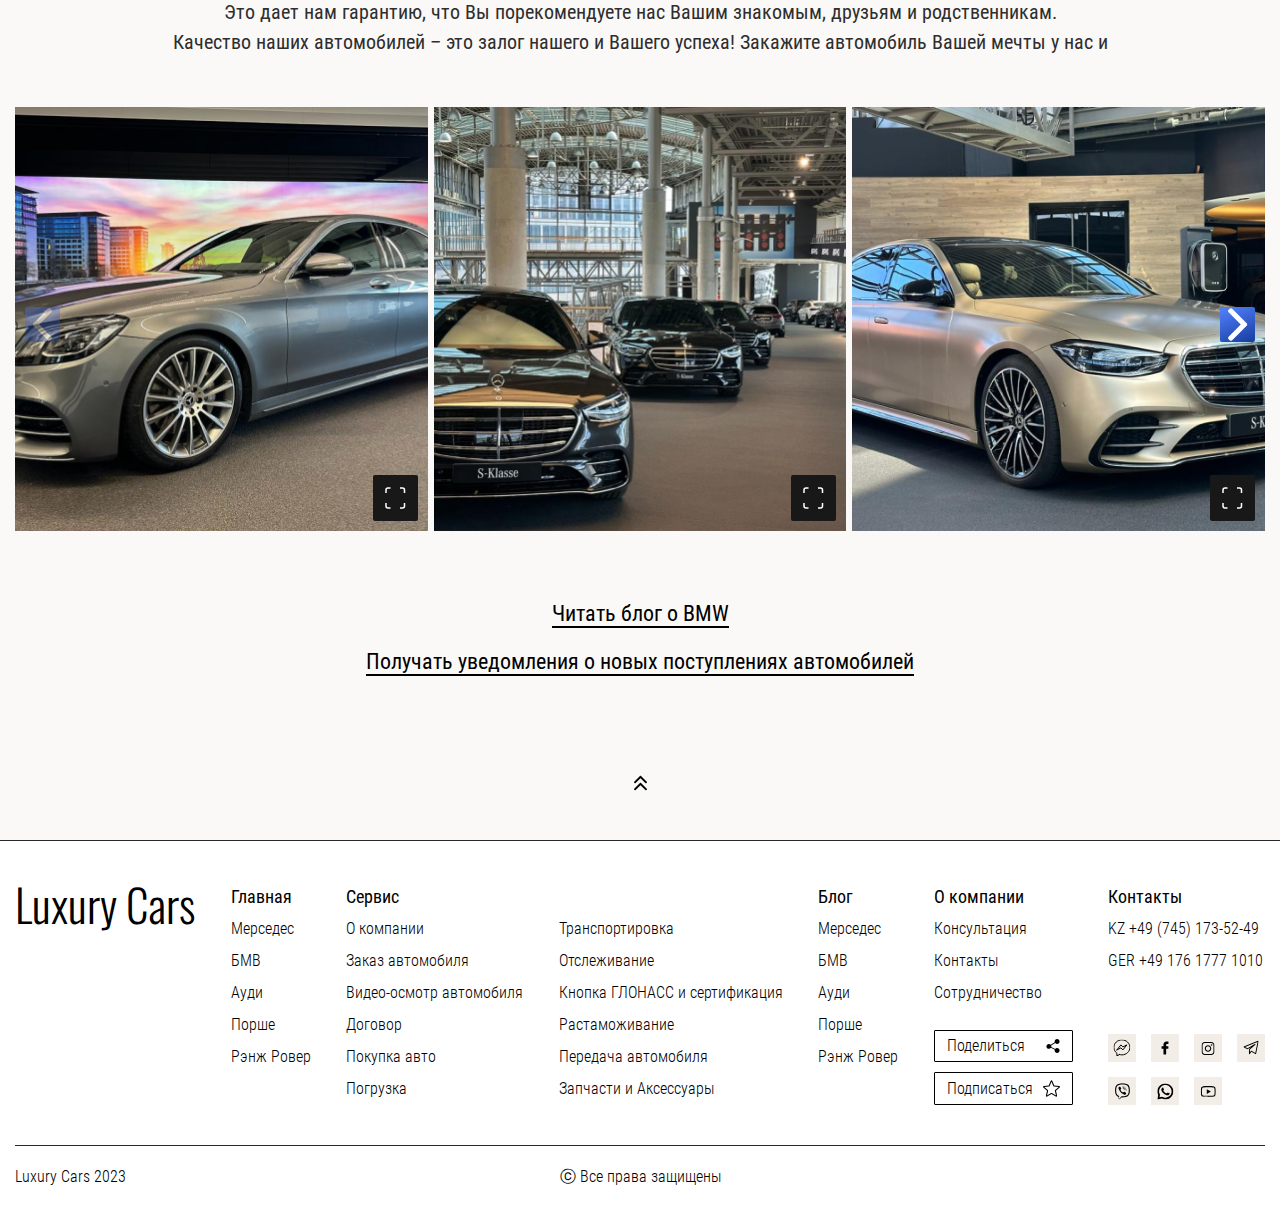
==== commit 0c191eaa: "dorabotki" ====
--- a/index.html
+++ b/index.html
@@ -17,6 +17,9 @@
 
 <body>
   <!-- ** HEADER ** -->
+  <div class="preloader" style="position: fixed; top: 0; left: 0; width: 100%; height: 100%; z-index:9999">
+    <p>Loading...</p>
+  </div>
   <header>
     <div class="wrapper">
       <div class="header"><a class="header__logo" href="index.html"><span>Luxury Cars</span></a>
@@ -301,33 +304,33 @@
               <div class="image">
                 <img class="zoomable" src="img/main-photos/photo-slide-1.jpg" alt="">
               </div>
-              <div class="button-lupa">
-                <img src="img/icons/lupa.svg" alt="">
-              </div>
+              <button class="open-big-photo">
+                <img src="img/single/open_big_photo.svg" alt="">
+              </button>
             </div>
             <div class="swiper-slide">
               <div class="image">
                 <img class="zoomable" src="img/main-photos/photo-slide-2.jpg" alt="">
               </div>
-              <div class="button-lupa">
-                <img src="img/icons/lupa.svg" alt="">
-              </div>
+              <button class="open-big-photo">
+                <img src="img/single/open_big_photo.svg" alt="">
+              </button>
             </div>
             <div class="swiper-slide">
               <div class="image">
                 <img class="zoomable" src="img/main-photos/photo-slide-3.jpg" alt="">
               </div>
-              <div class="button-lupa">
-                <img src="img/icons/lupa.svg" alt="">
-              </div>
+              <button class="open-big-photo">
+                <img src="img/single/open_big_photo.svg" alt="">
+              </button>
             </div>
             <div class="swiper-slide">
               <div class="image">
                 <img class="zoomable" src="img/main-photos/photo-slide-1.jpg" alt="">
               </div>
-              <div class="button-lupa">
-                <img src="img/icons/lupa.svg" alt="">
-              </div>
+              <button class="open-big-photo">
+                <img src="img/single/open_big_photo.svg" alt="">
+              </button>
             </div>
           </div>
           <div class="swiper-button-prev">
@@ -591,38 +594,45 @@
           <div class="block__socials">
             <ul>
               <li>
-                <a href="#">
+                <a class="messenger" href="#">
                   <img src="img/icons/socials/social-1.svg" alt="">
-                </a>
-              </li>
-              <li>
-                <a href="#">
+                  <img class="hover-elem" src="img/icons/messenger-color.svg" alt="">
+                </a>
+              </li>
+              <li>
+                <a class="facebook" href="#">
                   <img src="img/icons/socials/social-2.svg" alt="">
-                </a>
-              </li>
-              <li>
-                <a href="#">
+                  <img class="hover-elem" src="img/icons/facebook-color.svg" alt="">
+                </a>
+              </li>
+              <li>
+                <a class="instagram" href="#">
                   <img src="img/icons/socials/social-3.svg" alt="">
-                </a>
-              </li>
-              <li>
-                <a href="#">
+                  <img class="hover-elem" src="img/icons/instagram-color.svg" alt="">
+                </a>
+              </li>
+              <li>
+                <a class="telegram" href="#">
                   <img src="img/icons/socials/social-4.svg" alt="">
-                </a>
-              </li>
-              <li>
-                <a href="#">
+                  <img class="hover-elem" src="img/icons/telegram-color.svg" alt="">
+                </a>
+              </li>
+              <li>
+                <a class="viber" href="#">
                   <img src="img/icons/socials/social-5.svg" alt="">
-                </a>
-              </li>
-              <li>
-                <a href="#">
+                  <img class="hover-elem" src="img/icons/viber-color.svg" alt="">
+                </a>
+              </li>
+              <li>
+                <a class="whatsapp" href="#">
                   <img src="img/icons/socials/social-6.svg" alt="">
-                </a>
-              </li>
-              <li>
-                <a href="#">
+                  <img class="hover-elem" src="img/icons/whatsapp-color.svg" alt="">
+                </a>
+              </li>
+              <li>
+                <a class="youtube" href="#">
                   <img src="img/icons/socials/social-7.svg" alt="">
+                  <img class="hover-elem" src="img/icons/youtube-color.svg" alt="">
                 </a>
               </li>
             </ul>
--- a/css/style.css
+++ b/css/style.css
@@ -241,7 +241,8 @@
   --slider-big-photo: #181818;
   --form-input-border: 0.0625rem solid #414447;
   --arrow-down-blog-svg: #fff;
-  --brightness-1: brightness(1)
+  --brightness-1: brightness(1);
+  --opacity-1: 1
 }
 :root[theme=light] {
   --body-bgd: #FBF9F7;
@@ -287,7 +288,7 @@
   --display-dark-block: none;
   --display-dark-flex: none;
   --single-mini-info-bgd: #F2EDE7;
-  --single-mini-info-car-shadow: 0rem 0.625rem 0.625rem 0rem rgba(112, 112, 112, 0.4);
+  --single-mini-info-car-shadow: 0rem 0.625rem 0.625rem 0rem rgba(255, 255, 255, 0.4);
   --pagination-nums-bgd: #F2EDE7;
   --pagination-arr-bgd: #4F7DF6;
   --pagination-arr-shadow: none;
@@ -297,7 +298,8 @@
   --slider-big-photo: linear-gradient(155.87deg, #4F7DF6 8.49%, #1B41A6 92.59%);
   --form-input-border: 0.0625rem solid transparent;
   --arrow-down-blog-svg: #4F7DF6;
-  --brightness-1: brightness(0)
+  --brightness-1: brightness(0);
+  --opacity-1: 0
 }
 * {
   margin: 0;
@@ -315,6 +317,28 @@
 }
 .wrapper_mini {
   max-width: calc(var(--mini-wrapper) + 1.875rem)
+}
+.preloader {
+  background: #838383;
+  display: -webkit-box;
+  display: -ms-flexbox;
+  display: flex;
+  -webkit-box-align: center;
+  -ms-flex-align: center;
+  align-items: center;
+  -webkit-box-pack: center;
+  -ms-flex-pack: center;
+  justify-content: center;
+  -webkit-transition: all .3s ease;
+  -o-transition: all .3s ease;
+  transition: all .3s ease
+}
+.preloader p {
+  color: #fff
+}
+.preloader_hidden {
+  opacity: 0;
+  visibility: hidden
 }
 body {
   background: var(--body-bgd)
@@ -338,6 +362,9 @@
   border-top: var(--header-scroll-border)
 }
 @media screen and (max-width:36em){
+  body.header_scroll {
+    padding-top: 5.0625rem
+  }
   body.header_scroll header {
     z-index: 40
   }
@@ -480,9 +507,9 @@
 }
 header {
   padding: 1.25rem 0;
-  -webkit-transition: all .3s ease;
-  -o-transition: all .3s ease;
-  transition: all .3s ease;
+  -webkit-transition: all .15s ease;
+  -o-transition: all .15s ease;
+  transition: all .15s ease;
   top: -100px;
   background: var(--header-bgd)
 }
@@ -1053,6 +1080,10 @@
   padding-top: 2.5rem;
   margin-top: auto
 }
+.footer .block__socials .hover-elem {
+  position: absolute;
+  opacity: 0
+}
 .footer .block__socials ul {
   display: -ms-grid;
   display: grid;
@@ -1074,6 +1105,58 @@
   -webkit-box-pack: center;
   -ms-flex-pack: center;
   justify-content: center
+}
+.footer .block__socials a:hover .hover-elem {
+  opacity: var(--opacity-1)
+}
+.footer .block__socials a:hover.messenger {
+  background: #008aff
+}
+.footer .block__socials a:hover.messenger img {
+  -webkit-filter: invert(1);
+  filter: invert(1)
+}
+.footer .block__socials a:hover.facebook {
+  background: #4267b2
+}
+.footer .block__socials a:hover.facebook img {
+  -webkit-filter: invert(1);
+  filter: invert(1)
+}
+.footer .block__socials a:hover.instagram {
+  background: #ff4e5c
+}
+.footer .block__socials a:hover.instagram img {
+  -webkit-filter: invert(1);
+  filter: invert(1)
+}
+.footer .block__socials a:hover.telegram {
+  background: #08c
+}
+.footer .block__socials a:hover.telegram img {
+  -webkit-filter: invert(1);
+  filter: invert(1)
+}
+.footer .block__socials a:hover.viber {
+  background: #7360f2
+}
+.footer .block__socials a:hover.viber img {
+  -webkit-filter: invert(1);
+  filter: invert(1)
+}
+.footer .block__socials a:hover.whatsapp {
+  background: #25d366
+}
+.footer .block__socials a:hover.whatsapp img {
+  -webkit-filter: invert(1);
+  filter: invert(1)
+}
+.footer .block__socials a:hover.youtube {
+  background: red
+}
+.footer .block__socials a:hover.youtube img {
+  -webkit-filter: invert(1);
+  filter: invert(1)
 }
 .footer__logo span {
   font-family: oswald,sans-serif;
@@ -1430,6 +1513,13 @@
   .footer__block .title-mob {
     display: block
   }
+}
+html[theme=dark] .footer .block__socials a:hover {
+  background: #fff!important
+}
+html[theme=dark] .footer .block__socials a:hover img {
+  -webkit-filter: invert(0);
+  filter: invert(0)
 }
 .top {
   margin-bottom: 1.875rem
@@ -2544,29 +2634,14 @@
   -o-object-fit: cover;
   object-fit: cover
 }
-.slider-photos .button-lupa {
-  background: rgba(255,255,255,.7);
-  -webkit-box-shadow: 0 0.625rem 0.625rem rgba(0,0,0,.25);
-  box-shadow: 0 0.625rem 0.625rem rgba(0,0,0,.25);
-  display: -webkit-box;
-  display: -ms-flexbox;
-  display: flex;
-  -webkit-box-align: center;
-  -ms-flex-align: center;
-  align-items: center;
-  -webkit-box-pack: center;
-  -ms-flex-pack: center;
-  justify-content: center;
-  border-radius: 50%;
+.slider-photos .open-big-photo {
+  padding: 0.75rem;
+  background: #181818;
+  border-radius: 0.125rem;
   position: absolute;
   bottom: 0.625rem;
   right: 0.625rem;
-  width: 3.125rem;
-  height: 3.125rem;
-  pointer-events: none;
-  -webkit-transition: all .3s ease;
-  -o-transition: all .3s ease;
-  transition: all .3s ease
+  pointer-events: none
 }
 @media screen and (max-width:48em){
   .slider-photos .swiper-scrollbar {
@@ -4455,22 +4530,6 @@
   -o-transition: all .3s ease;
   transition: all .3s ease
 }
-.contacts__info .open-map:before {
-  content: "";
-  background: -webkit-gradient(linear,left top,left bottom,from(rgba(79,125,246,.15)),to(rgba(79,125,246,.75)));
-  background: -o-linear-gradient(top,rgba(79,125,246,.15) 0,rgba(79,125,246,.75) 100%);
-  background: linear-gradient(180deg,rgba(79,125,246,.15) 0,rgba(79,125,246,.75) 100%);
-  -webkit-filter: blur(2px);
-  filter: blur(2px);
-  bottom: -7px;
-  height: 0.8125rem;
-  width: 100%;
-  z-index: 1;
-  position: absolute;
-  -webkit-transition: all .3s ease;
-  -o-transition: all .3s ease;
-  transition: all .3s ease
-}
 .contacts__info .open-map:hover:before {
   bottom: -3px
 }
@@ -5426,7 +5485,6 @@
   overflow: hidden
 }
 .single__main .slider__nav .swiper-slide {
-  border: 0.1875rem solid #181818;
   height: 8.75rem;
   width: 100%
 }
@@ -5632,6 +5690,7 @@
   position: relative
 }
 .single__main .info__bottom .select__head,
+.single__main .info__bottom a.button,
 .single__main .info__bottom button {
   background: var(--button-bgd);
   border: var(--header-scroll-border);
@@ -5655,10 +5714,12 @@
   cursor: pointer
 }
 .single__main .info__bottom .select__head:hover,
+.single__main .info__bottom a.button:hover,
 .single__main .info__bottom button:hover {
   background: #4f7df6
 }
 .single__main .info__bottom .select__head span,
+.single__main .info__bottom a.button span,
 .single__main .info__bottom button span {
   color: #fff
 }
@@ -5966,6 +6027,9 @@
     font-size: 1rem;
     line-height: 1.5625rem
   }
+  .single .info__buttons button:nth-child(2) {
+    display: none
+  }
   .single .params__item:nth-child(2) span {
     font-size: 0.75rem;
     line-height: 0.8125rem
@@ -6114,18 +6178,23 @@
     border-bottom: 0.0625rem solid rgba(255,255,255,.4);
     padding-bottom: 1.25rem
   }
+  .single__main_mob {
+    margin-top: 1.25rem
+  }
   .single__main_mob .info__bottom {
     display: -webkit-box;
     display: -ms-flexbox;
     display: flex
   }
   .single__main .info__bottom .select__head,
+  .single__main .info__bottom a.button,
   .single__main .info__bottom button {
     height: 2.75rem;
     font-size: 1rem;
     line-height: 1.125rem
   }
   .single__main .info__bottom .select__head span,
+  .single__main .info__bottom a.button span,
   .single__main .info__bottom button span {
     font-size: 1rem;
     line-height: 1.125rem
@@ -6155,7 +6224,7 @@
   -webkit-transition: all .3s ease;
   -o-transition: all .3s ease;
   transition: all .3s ease;
-  padding: 0.625rem 3.75rem
+  padding: 0.625rem 0.625rem
 }
 .single .scroll-block_active {
   opacity: 1;
@@ -6178,6 +6247,9 @@
   line-height: 1.875rem;
   color: var(--c-fff);
   margin-bottom: 0.5rem
+}
+.single .scroll-block h3 span {
+  display: none
 }
 .single .scroll-block p {
   font-weight: 300;
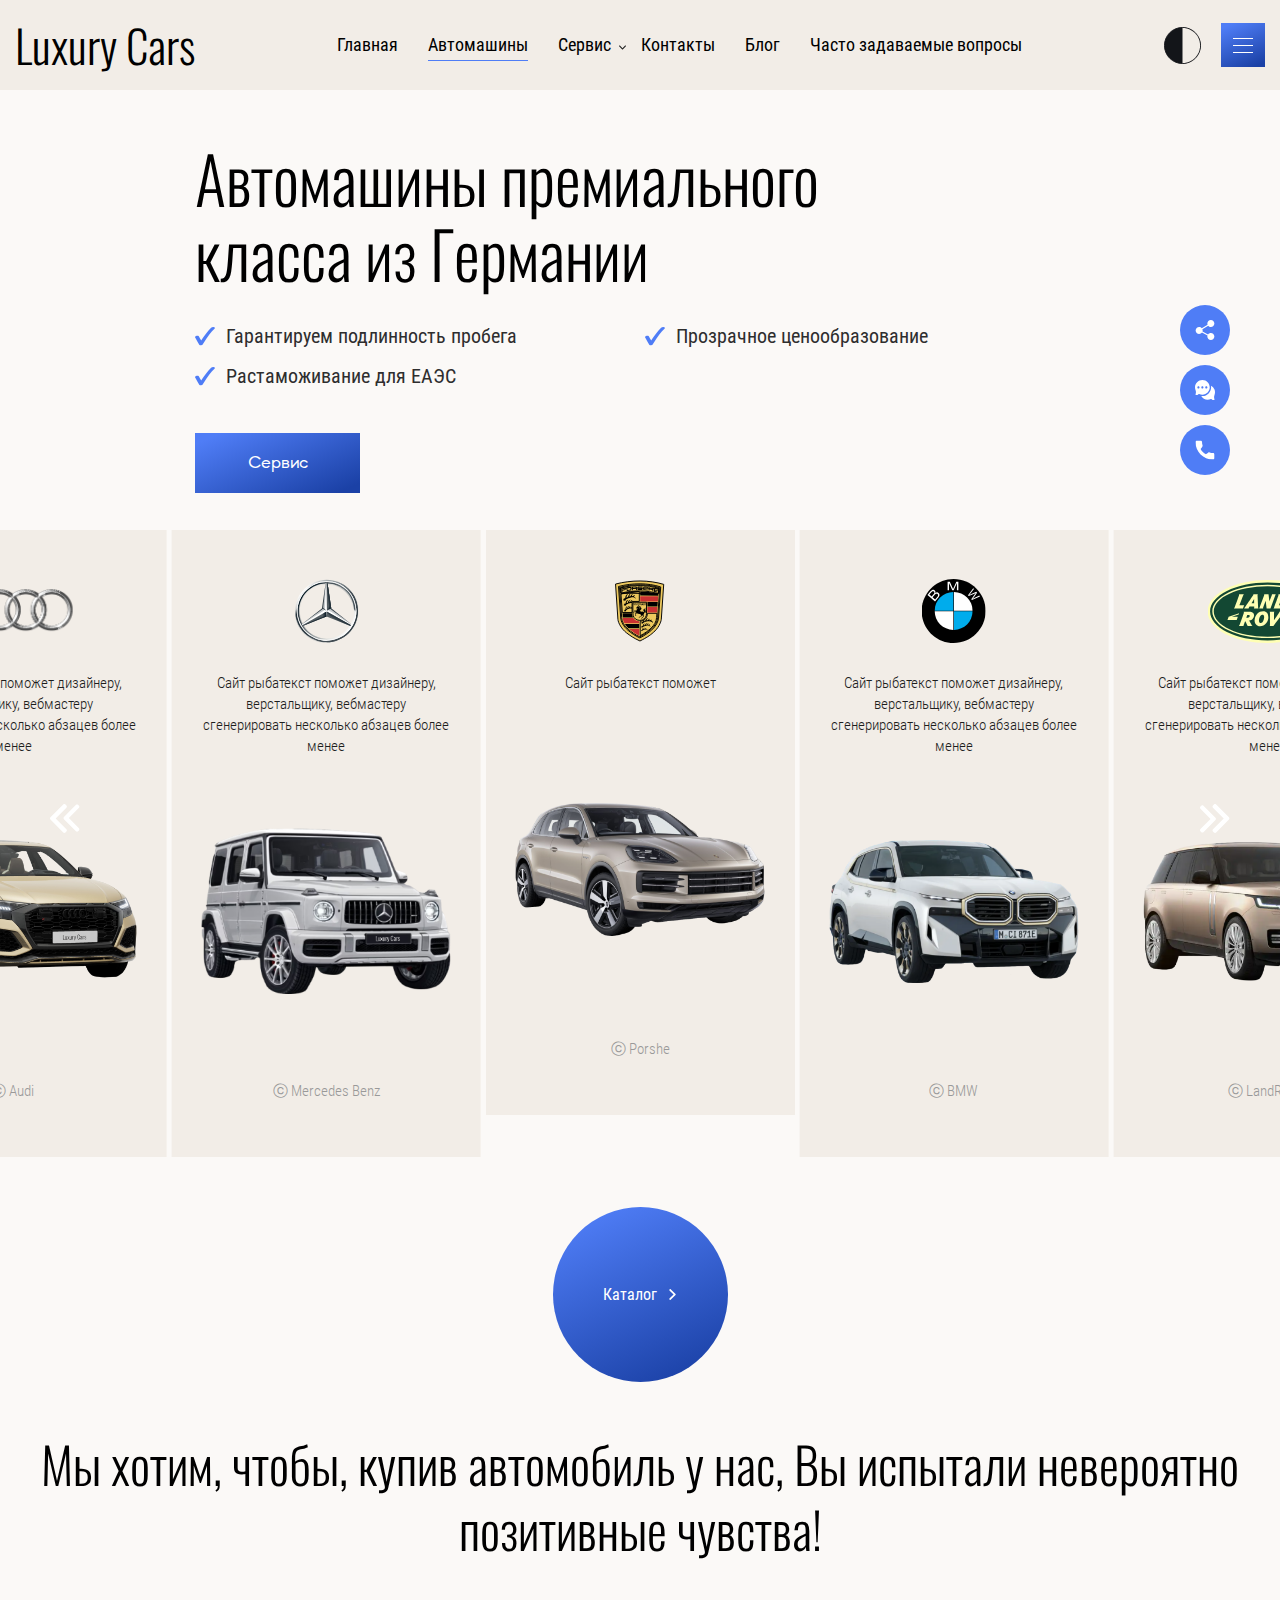
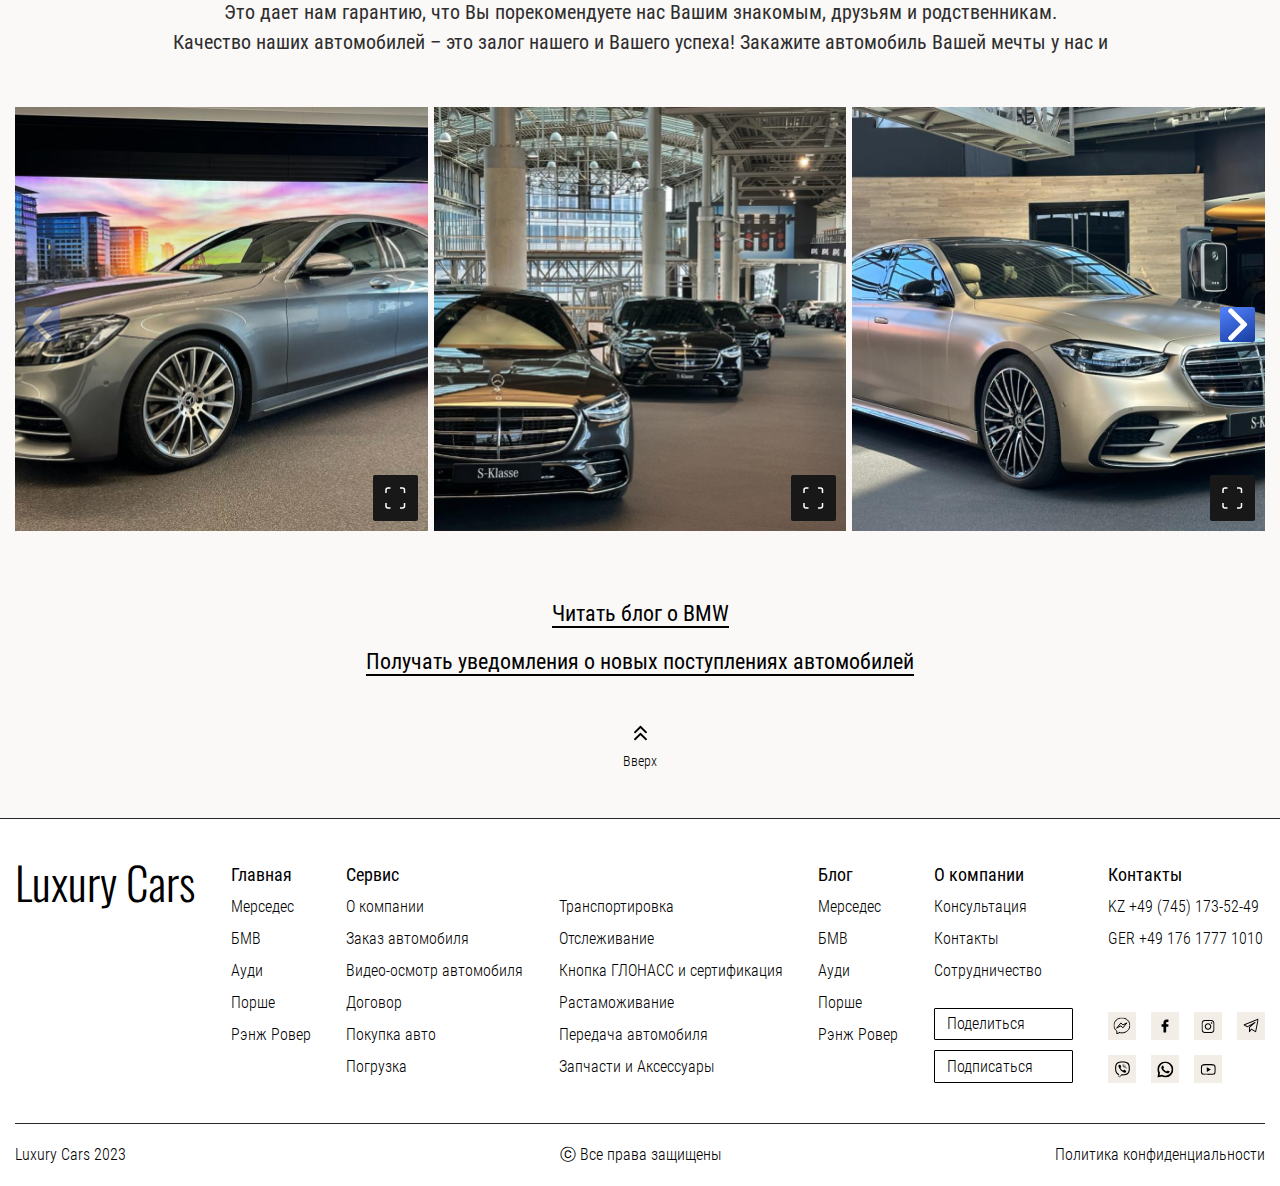
==== commit 4f70b5a7: "fixed" ====
--- a/index.html
+++ b/index.html
@@ -107,11 +107,6 @@
               </li>
               <li>
                 <a href="#">
-                  <img src="img/icons/messenger.svg" alt="ico">
-                </a>
-              </li>
-              <li>
-                <a href="#">
                   <img src="img/icons/telegram.svg" alt="ico">
                 </a>
               </li>
@@ -362,7 +357,7 @@
           <path d="M5.99274 2.88834L0.207681 8.6735C0.0737717 8.80731 -5.82426e-08 8.98592 -4.99176e-08 9.17638C-4.15926e-08 9.36683 0.0737717 9.54545 0.207681 9.67925L0.633613 10.1053C0.911155 10.3825 1.36224 10.3825 1.63936 10.1053L6.4973 5.24734L11.3606 10.1107C11.4945 10.2445 11.6731 10.3184 11.8634 10.3184C12.054 10.3184 12.2325 10.2445 12.3665 10.1107L12.7923 9.68464C12.9262 9.55073 13 9.37222 13 9.18177C13 8.99131 12.9262 8.8127 12.7923 8.67889L7.00197 2.88834C6.86764 2.75422 6.68829 2.68055 6.49762 2.68097C6.30622 2.68055 6.12697 2.75422 5.99274 2.88834Z"
           fill="white"></path>
         </svg>
-      </div>
+      </div><span>Вверх</span>
     </button>
   </main>
   <!-- ** FOOTER ** -->
@@ -709,7 +704,7 @@
       </div>
       <div class="footer__bottom">
         <p>Luxury Cars 2023</p>
-        <p class="copyright">ⓒ Все права защищены</p>
+        <p class="copyright">ⓒ Все права защищены</p><a href="policy.html">Политика конфиденциальности</a>
       </div>
     </div>
   </footer>
--- a/css/style.css
+++ b/css/style.css
@@ -214,6 +214,7 @@
   --header-bgd: #131519;
   --header-bgd-scroll: #000;
   --header-bgd-scroll-shadow: 0rem 0.625rem 0.625rem #000000;
+  --header-mob-socials: #262626;
   --button-border: 0.0625rem solid #fff;
   --button-bgd: linear-gradient(180deg, #0F0F0F -22.5%, #4F7DF6 133.36%, #4F7DF6 292.5%);
   --button-bgd-radial: radial-gradient(62.39% 62.39% at 50% 50%, #030B21 0%, #04102D 2.6%, #04102D 7.29%, #04102D 18.23%, #0B1C4A 30.21%, #0A1D4F 34.9%, #203A7D 50.52%, #2E4B97 62.5%, #3252A7 70.83%, #5382FF 88.54%, #5181FF 95.83%);
@@ -239,9 +240,10 @@
   --pagination-active-num-color: #fff;
   --slider-arrow-bgd: rgba(255, 255, 255, 0.15);
   --slider-big-photo: #181818;
+  --single-blog-button: #181818;
   --form-input-border: 0.0625rem solid #414447;
   --arrow-down-blog-svg: #fff;
-  --brightness-1: brightness(1);
+  --brightness-1: invert(0);
   --opacity-1: 1
 }
 :root[theme=light] {
@@ -271,6 +273,7 @@
   --header-bgd: #F2EDE7;
   --header-bgd-scroll: #F2EDE7;
   --header-bgd-scroll-shadow: 0rem 0.625rem 0.625rem #fff;
+  --header-mob-socials: #fff;
   --button-border: none;
   --button-bgd: linear-gradient(155.87deg, #4F7DF6 8.49%, #1B41A6 92.59%);
   --button-bgd-radial: linear-gradient(155.87deg, #4F7DF6 8.49%, #1B41A6 92.59%);
@@ -296,9 +299,10 @@
   --pagination-active-num-color: #fff;
   --slider-arrow-bgd: linear-gradient(155.87deg, #4F7DF6 8.49%, #1B41A6 92.59%);
   --slider-big-photo: linear-gradient(155.87deg, #4F7DF6 8.49%, #1B41A6 92.59%);
+  --single-blog-button: #4F7DF6;
   --form-input-border: 0.0625rem solid transparent;
   --arrow-down-blog-svg: #4F7DF6;
-  --brightness-1: brightness(0);
+  --brightness-1: invert(1);
   --opacity-1: 0
 }
 * {
@@ -426,7 +430,7 @@
   -webkit-box-align: center;
   -ms-flex-align: center;
   align-items: center;
-  margin: 6.25rem auto 3.125rem
+  margin: 3.125rem auto 3.125rem
 }
 .block-to-up path {
   fill: var(--c-fff)
@@ -527,10 +531,31 @@
   display: flex;
   -webkit-box-align: center;
   -ms-flex-align: center;
-  align-items: center
+  align-items: center;
+  -webkit-box-pack: justify;
+  -ms-flex-pack: justify;
+  justify-content: space-between
 }
 .header .theme-mob {
-  display: none
+  display: none;
+  position: relative
+}
+.header .theme-mob .banner__socials {
+  opacity: 0;
+  visibility: hidden;
+  -webkit-transition: all .3s ease;
+  -o-transition: all .3s ease;
+  transition: all .3s ease
+}
+.header .theme-mob li {
+  margin-bottom: 0;
+  margin-left: 0.625rem;
+  width: 2.75rem;
+  height: 2.75rem
+}
+.header .theme-mob .li__head {
+  width: 2.75rem;
+  height: 2.75rem
 }
 .header .theme__button {
   -webkit-transition: all .3s ease;
@@ -550,6 +575,123 @@
 }
 .header .theme__button .light-switcher {
   display: var(--display-dark-none)
+}
+.header-single .banner__socials {
+  display: block;
+  position: static
+}
+.header-single .banner__socials ul {
+  display: -webkit-box;
+  display: -ms-flexbox;
+  display: flex;
+  -webkit-box-align: center;
+  -ms-flex-align: center;
+  align-items: center
+}
+.header-single .theme-mob .theme__button {
+  position: absolute;
+  top: 50%;
+  -webkit-transform: translateY(-50%);
+  -ms-transform: translateY(-50%);
+  transform: translateY(-50%);
+  right: 0
+}
+.header-single .theme-mob .theme__button.theme-light {
+  -webkit-transform: translateY(-50%) scaleX(-1);
+  -ms-transform: translateY(-50%) scaleX(-1);
+  transform: translateY(-50%) scaleX(-1)
+}
+.header__switch .li__body {
+  position: absolute;
+  top: 50%;
+  -webkit-transform: translateY(-50%);
+  -ms-transform: translateY(-50%);
+  transform: translateY(-50%);
+  right: 100%;
+  margin-right: 0.75rem;
+  opacity: 0;
+  visibility: hidden;
+  -webkit-transition: all .3s ease;
+  -o-transition: all .3s ease;
+  transition: all .3s ease
+}
+.header__switch .li__body:after {
+  content: "";
+  background: var(--c-262626);
+  border-radius: 0.0625rem;
+  -webkit-transform: translateY(-50%) rotate(45deg);
+  -ms-transform: translateY(-50%) rotate(45deg);
+  transform: translateY(-50%) rotate(45deg);
+  width: 0.625rem;
+  height: 0.625rem;
+  display: block;
+  position: absolute;
+  top: 50%;
+  right: -3px
+}
+.header__switch .li__body ul {
+  background: var(--c-262626);
+  -webkit-box-shadow: 0 0.625rem 1.5625rem var(--c-000);
+  box-shadow: 0 0.625rem 1.5625rem var(--c-000);
+  border-radius: 7.5rem;
+  padding: 0.625rem 1.25rem;
+  grid-gap: 0.3125rem
+}
+.header__switch .li__body li {
+  margin: 0;
+  white-space: nowrap;
+  display: block;
+  margin-bottom: 0.375rem;
+  position: relative;
+  z-index: 1
+}
+.header__switch .li__body li:last-child {
+  margin-bottom: 0
+}
+.header__switch .li__body .ul__socials {
+  display: -webkit-box;
+  display: -ms-flexbox;
+  display: flex;
+  -webkit-box-align: center;
+  -ms-flex-align: center;
+  align-items: center;
+  padding: 0.3125rem 0.5rem
+}
+.header__switch .li__body .ul__socials li {
+  width: 2.4375rem;
+  height: 2.4375rem;
+  display: -webkit-box;
+  display: -ms-flexbox;
+  display: flex;
+  -webkit-box-align: center;
+  -ms-flex-align: center;
+  align-items: center;
+  -webkit-box-pack: center;
+  -ms-flex-pack: center;
+  justify-content: center;
+  background: var(--c-262626);
+  border: 0.0625rem solid var(--c-fff);
+  border-radius: 50%;
+  margin-bottom: 0
+}
+.header__switch .li__body .ul__socials li img {
+  -webkit-filter: var(--brightness-1);
+  filter: var(--brightness-1)
+}
+.header__switch .li__body .ul__socials li:hover {
+  background: var(--button-bgd-radial)
+}
+.header__switch li {
+  margin-bottom: 0.625rem;
+  position: relative;
+  pointer-events: all
+}
+.header__switch li.li_active .li__body {
+  opacity: 1;
+  visibility: visible
+}
+.header__switch li:last-child {
+  margin-bottom: 0
 }
 .header__burger {
   padding: 0;
@@ -611,8 +753,12 @@
 .header__socials path {
   fill: var(--c-fff)
 }
+.header__socials img {
+  -webkit-filter: var(--brightness-1);
+  filter: var(--brightness-1)
+}
 .header__socials a {
-  background: #262626;
+  background: var(--header-mob-socials);
   width: 2.4375rem;
   height: 2.4375rem;
   display: -webkit-box;
@@ -848,7 +994,12 @@
     position: relative
   }
   .header .theme-mob {
-    display: block;
+    display: -webkit-box;
+    display: -ms-flexbox;
+    display: flex;
+    -webkit-box-align: center;
+    -ms-flex-align: center;
+    align-items: center;
     margin-left: auto;
     margin-right: 1.25rem
   }
@@ -1026,7 +1177,13 @@
     border-bottom: 0.0625rem solid rgba(255,255,255,.2);
     padding: 1.125rem 0
   }
-  .header .theme-mob,
+  .header__socials a {
+    width: 1.9375rem;
+    height: 1.9375rem
+  }
+  .header__socials a img {
+    width: 1.125rem
+  }
   .header .theme__button img {
     width: 2rem;
     height: 2rem
@@ -1035,6 +1192,14 @@
     font-size: 1.5625rem;
     line-height: 1.5625rem
   }
+}
+.scroll-to-socials .theme-mob .theme__button {
+  opacity: 0;
+  visibility: hidden
+}
+.scroll-to-socials .theme-mob .banner__socials {
+  opacity: 1;
+  visibility: visible
 }
 footer {
   border-top: 0.0625rem solid #292929;
@@ -1070,6 +1235,10 @@
   -ms-transform: translateX(-50%);
   transform: translateX(-50%)
 }
+.footer__bottom a:hover {
+  color: #4f7df6
+}
+.footer__bottom a,
 .footer__bottom p {
   font-weight: 300;
   font-size: 1rem;
@@ -1430,6 +1599,11 @@
   .footer__bottom {
     -ms-flex-wrap: wrap;
     flex-wrap: wrap
+  }
+  .footer__bottom a {
+    -webkit-box-ordinal-group: 5;
+    -ms-flex-order: 4;
+    order: 4
   }
   .footer__bottom p {
     -webkit-box-ordinal-group: 3;
@@ -2894,6 +3068,9 @@
     display: block
   }
 }
+.filter {
+  margin-bottom: 1.25rem
+}
 .filter .wrapper {
   display: -webkit-box;
   display: -ms-flexbox;
@@ -3226,7 +3403,7 @@
   display: block
 }
 .catalog__inner {
-  margin-top: 3.125rem
+  margin-top: 0.625rem
 }
 .catalog__mark {
   display: none
@@ -4170,17 +4347,17 @@
 }
 @media screen and (max-width:64em){
   .blog-page .service__item:nth-child(2n+2) button {
-    -webkit-transform: rotate(-90deg);
-    -ms-transform: rotate(-90deg);
-    transform: rotate(-90deg);
+    -webkit-transform: rotate(0);
+    -ms-transform: rotate(0);
+    transform: rotate(0);
     margin-left: auto
   }
   .blog-page .service button {
     width: 5.625rem;
     height: 5.625rem;
-    -webkit-transform: rotate(-90deg);
-    -ms-transform: rotate(-90deg);
-    transform: rotate(-90deg);
+    -webkit-transform: rotate(0);
+    -ms-transform: rotate(0);
+    transform: rotate(0);
     margin-top: 1.25rem;
     margin-bottom: 2.5rem
   }
@@ -4420,12 +4597,19 @@
     line-height: 1.375rem
   }
 }
+.contacts .wrapper {
+  position: relative
+}
+.contacts .buttons-mob {
+  position: absolute;
+  right: 0;
+  top: 0
+}
 .contacts h1 {
   font-family: Oswald;
   font-weight: 300;
   font-size: 4.0625rem;
   line-height: 4.6875rem;
-  margin-bottom: 2.625rem;
   color: var(--c-fff)
 }
 .contacts__info {
@@ -4438,7 +4622,8 @@
   justify-content: space-between;
   border-bottom: 0.0625rem solid rgba(255,255,255,.4);
   padding-bottom: 1.6875rem;
-  margin-bottom: 3.75rem
+  margin-bottom: 3.75rem;
+  margin-top: 2.5rem
 }
 .contacts__info:last-child {
   border: none;
@@ -4898,8 +5083,8 @@
   width: fit-content;
   margin-left: auto;
   margin-right: auto;
-  background: var(--c-181818);
-  color: var(--c-fff);
+  background: var(--single-blog-button);
+  color: #fff;
   -webkit-transition: all .3s ease;
   -o-transition: all .3s ease;
   transition: all .3s ease
@@ -5275,7 +5460,7 @@
 }
 .single .goto-catalog {
   background: var(--button-bgd-radial);
-  border: 0.0625rem solid var(--c-fff);
+  border: var(--button-border);
   -webkit-box-shadow: var(--header-button-shadow);
   box-shadow: var(--header-button-shadow);
   -webkit-backdrop-filter: blur(5px);
@@ -6245,8 +6430,7 @@
   font-weight: 500;
   font-size: 1.5rem;
   line-height: 1.875rem;
-  color: var(--c-fff);
-  margin-bottom: 0.5rem
+  color: var(--c-fff)
 }
 .single .scroll-block h3 span {
   display: none
@@ -6312,7 +6496,8 @@
 }
 .single .scroll-block__image {
   width: 12.5rem;
-  margin-right: 1.875rem
+  margin-right: 1.875rem;
+  height: 5rem
 }
 .single .scroll-block__image img {
   width: 100%;
@@ -6734,4 +6919,33 @@
     -ms-grid-column-span: 1;
     grid-column-end: 2
   }
+}
+.buttons-mob {
+  display: none
+}
+.buttons-mob .banner__socials {
+  position: static;
+  display: block
+}
+.buttons-mob ul {
+  display: -webkit-box;
+  display: -ms-flexbox;
+  display: flex;
+  -webkit-box-align: center;
+  -ms-flex-align: center;
+  align-items: center;
+  -webkit-box-pack: end;
+  -ms-flex-pack: end;
+  justify-content: flex-end
+}
+.buttons-mob li {
+  margin-bottom: 0;
+  margin-left: 0.625rem
+}
+@media screen and (max-width:36em){
+  .buttons-mob {
+    display: -webkit-box;
+    display: -ms-flexbox;
+    display: flex
+  }
 }